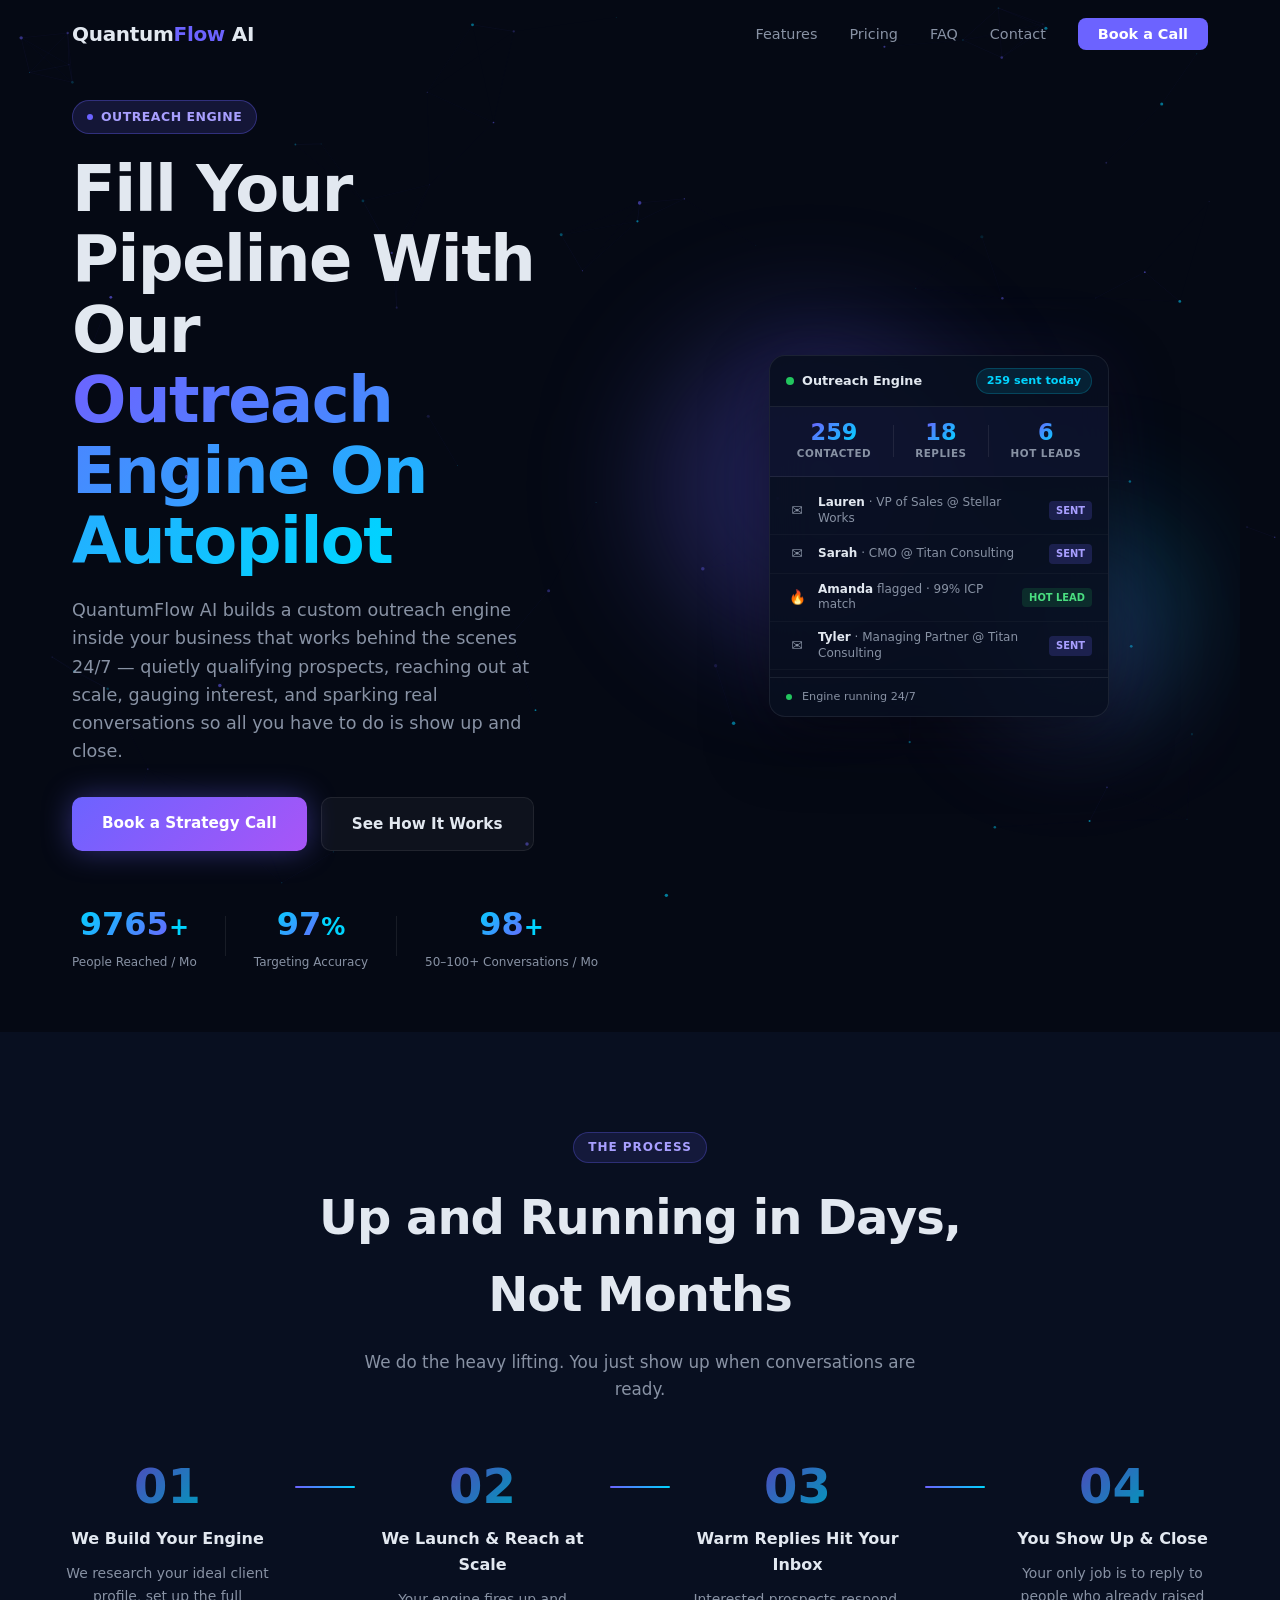
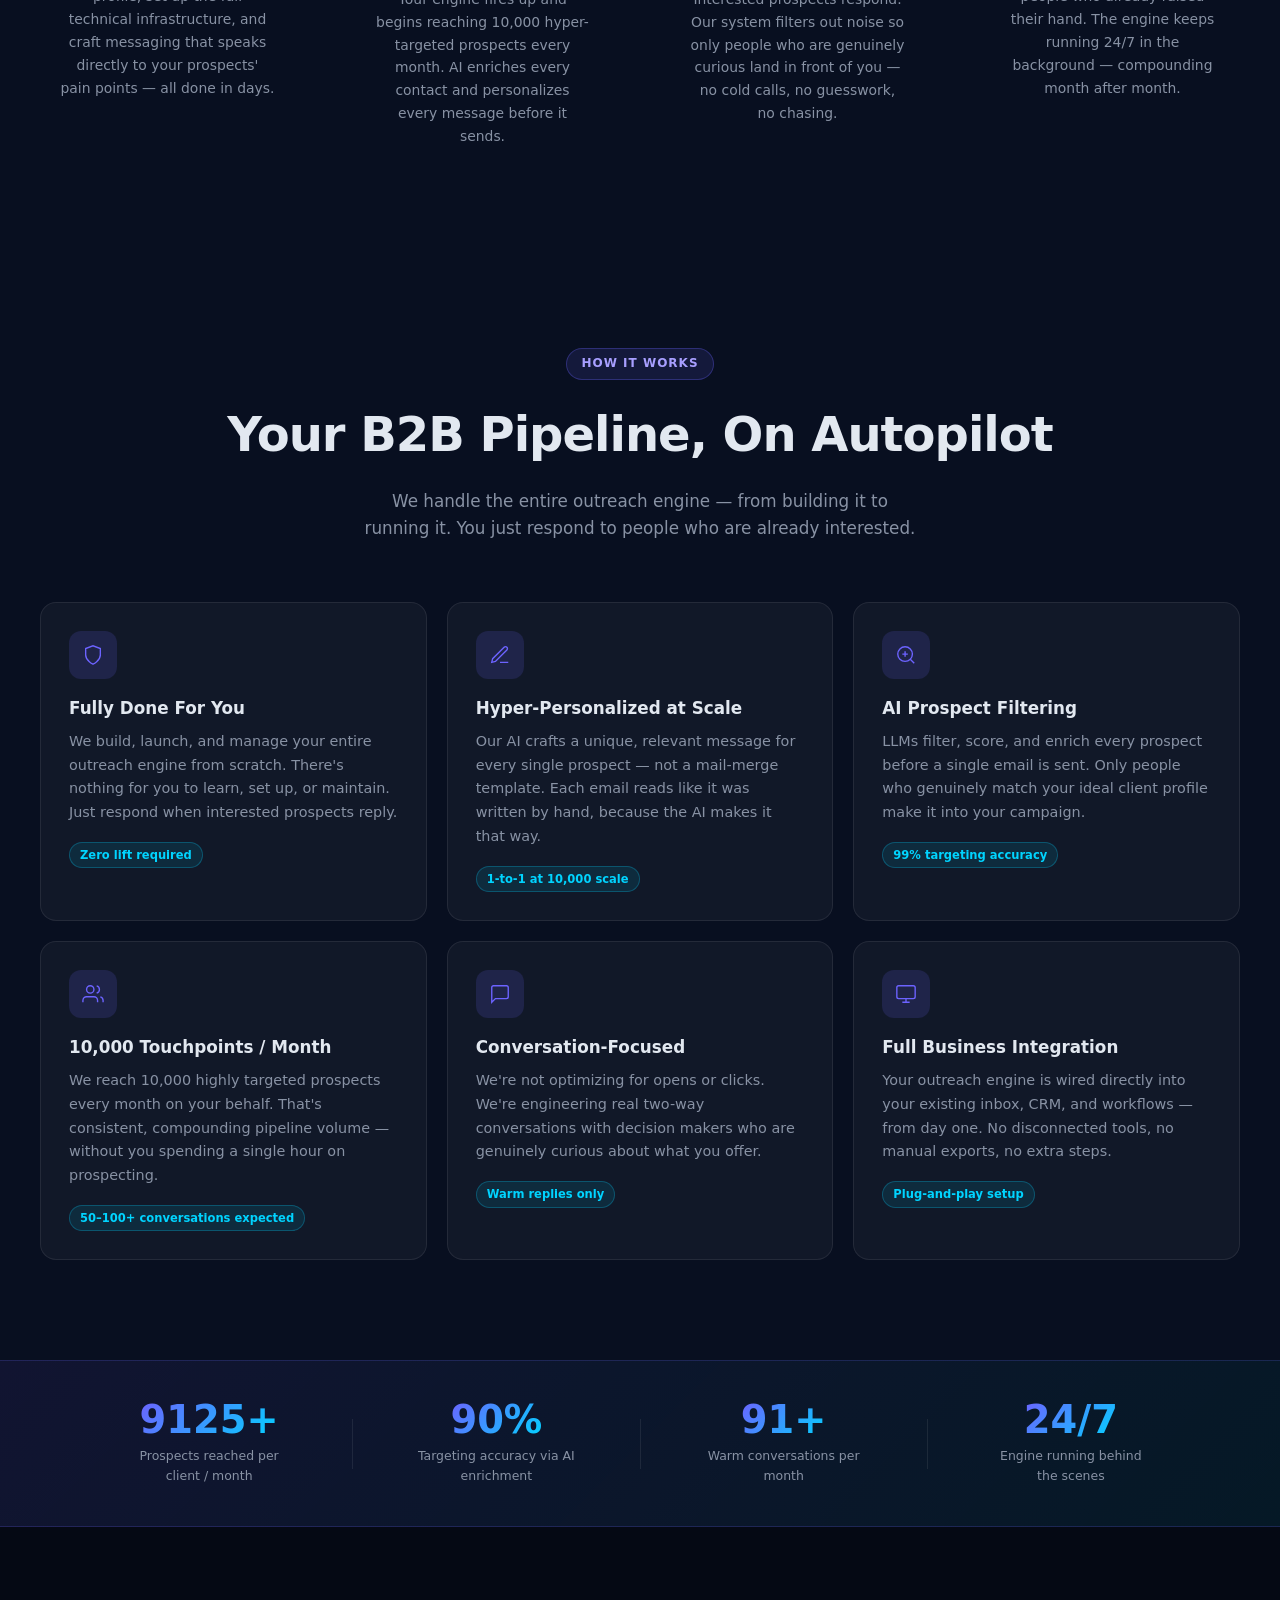
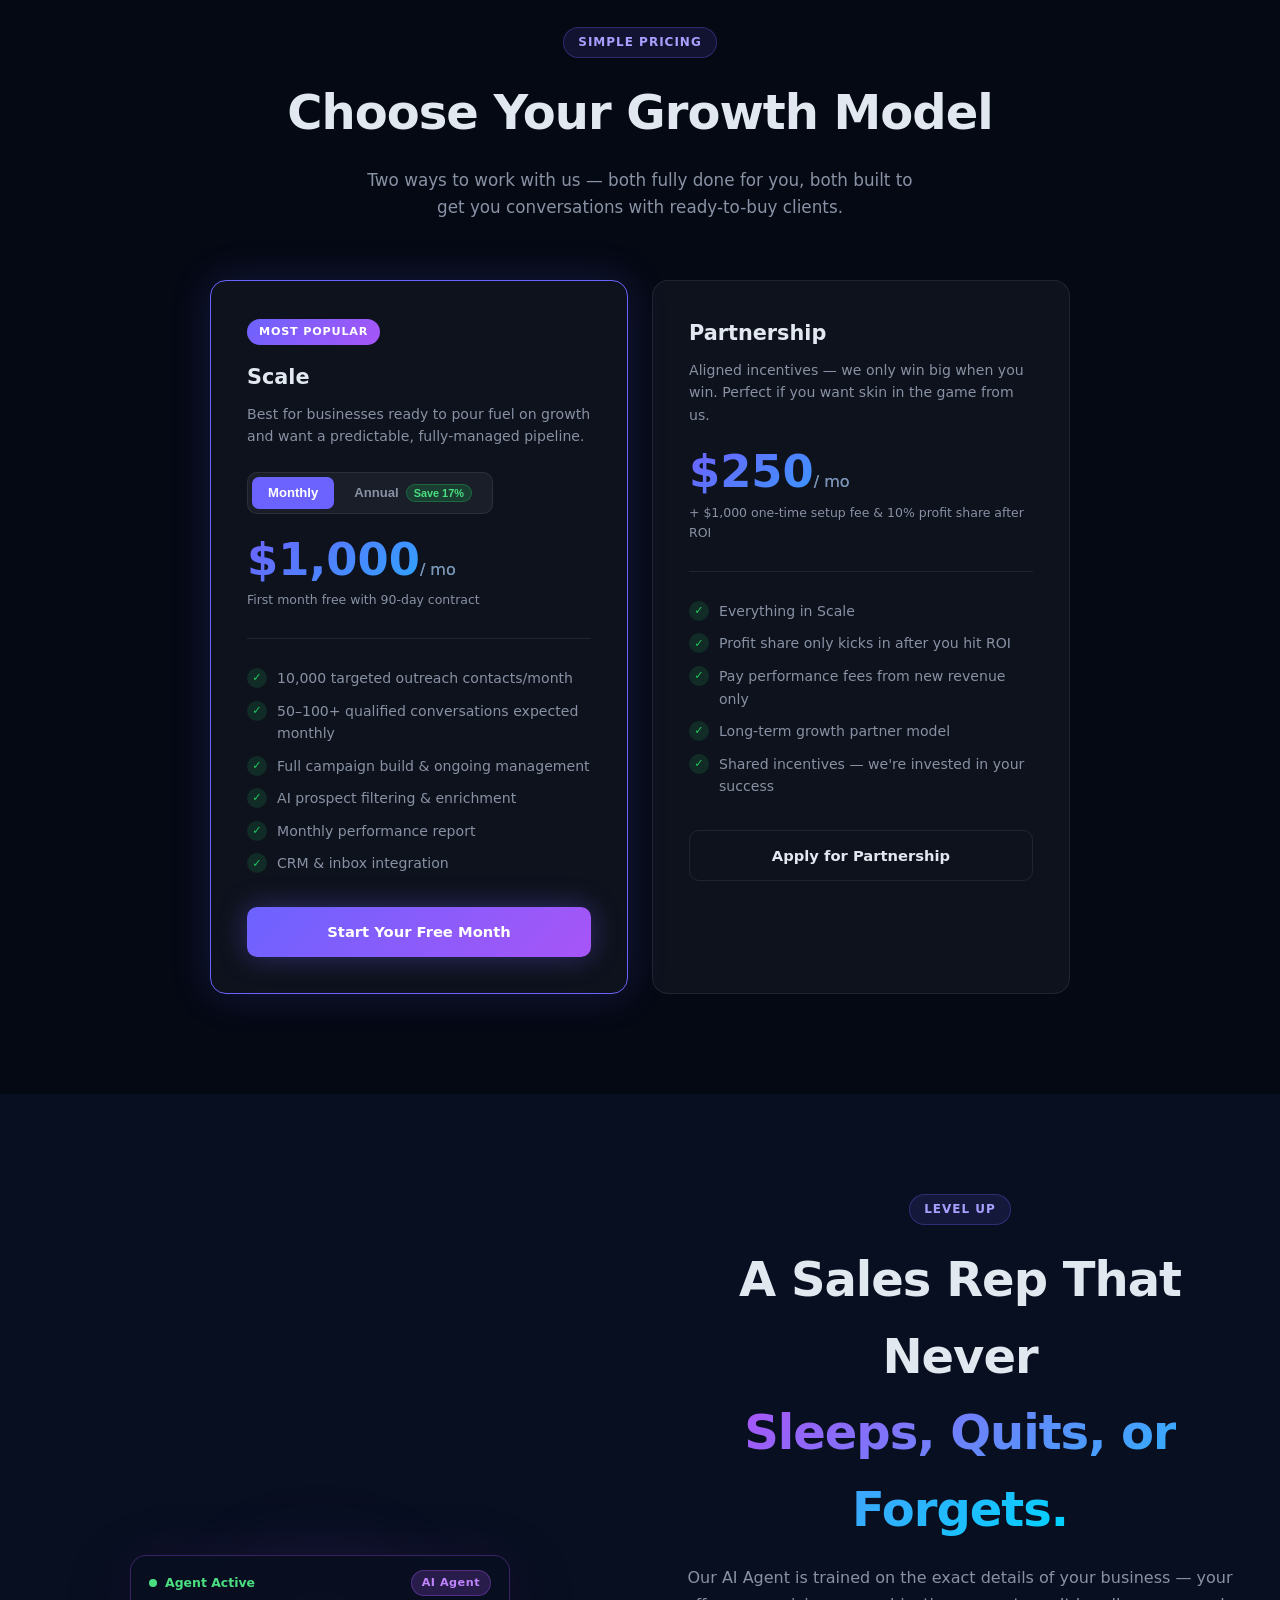
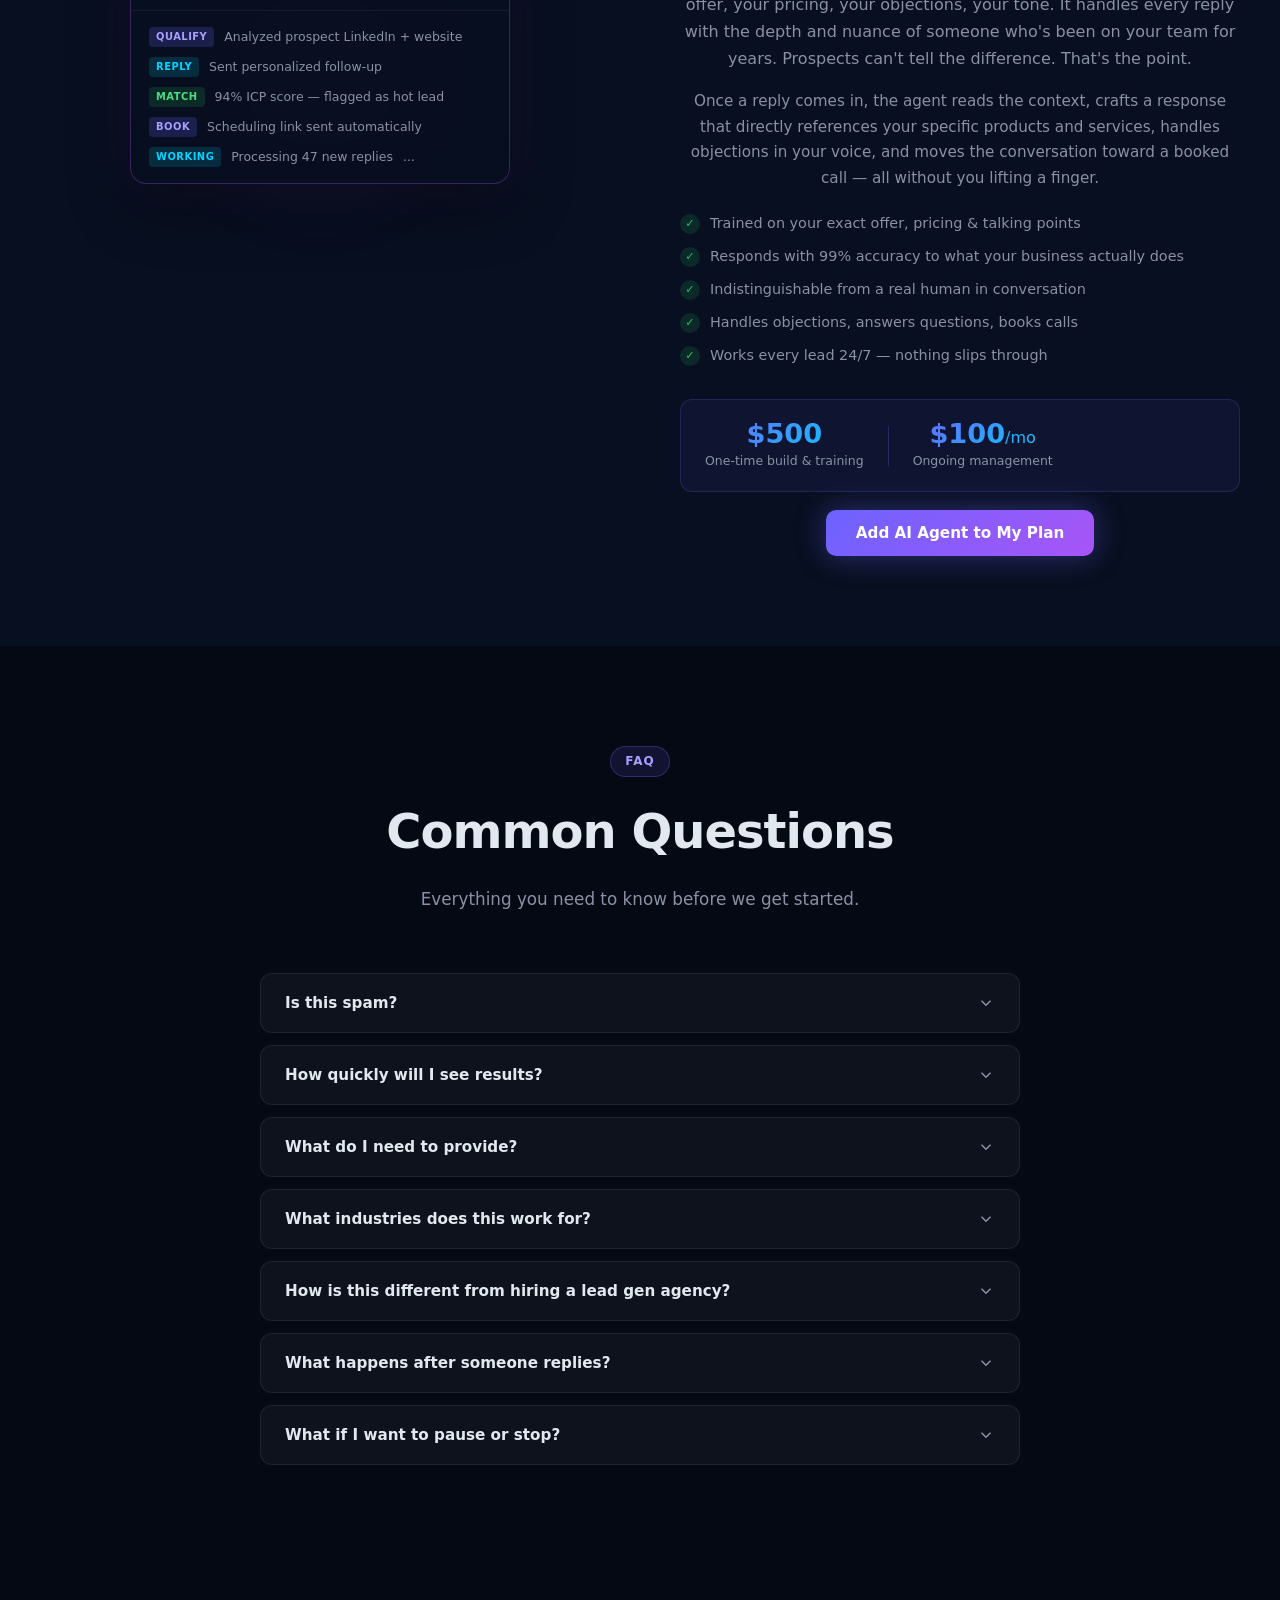
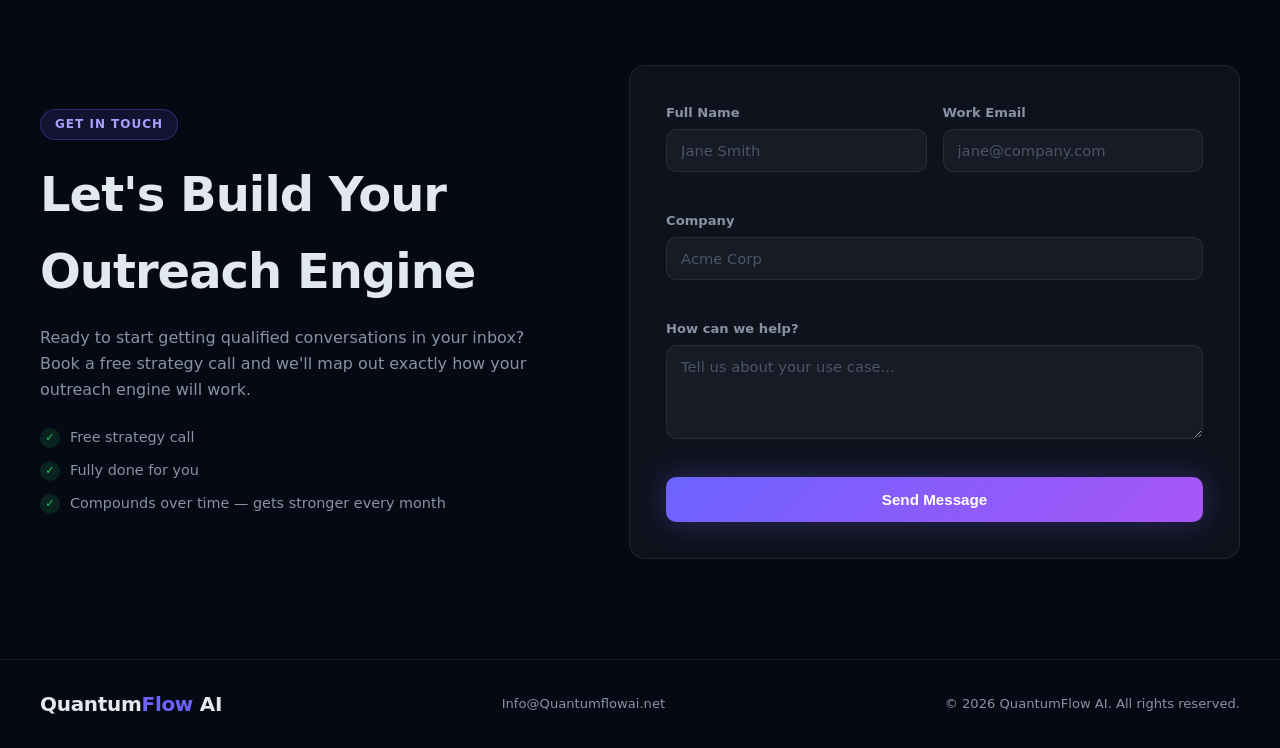
==== index.html @ c69eb3eb "Initial commit: Qflow website Co-Authored-By: Claude Sonnet 4.6 <noreply@anthropic.com>" ====
<!DOCTYPE html>
<html lang="en">
<head>
  <meta charset="UTF-8" />
  <meta name="viewport" content="width=device-width, initial-scale=1.0" />

  <!-- Primary SEO -->
  <title>QuantumFlow AI — Cold Email Outreach Engine</title>
  <meta name="description" content="Done-for-you cold email outreach for B2B businesses. We reach 10,000 targeted prospects/month and deliver 50–100+ qualified conversations — fully done for you." />
  <meta name="robots" content="index, follow" />
  <link rel="canonical" href="https://quantumflowai.net/" />

  <!-- Open Graph (LinkedIn, Facebook) -->
  <meta property="og:type" content="website" />
  <meta property="og:url" content="https://quantumflowai.net/" />
  <meta property="og:title" content="QuantumFlow AI — Cold Email Outreach Engine" />
  <meta property="og:description" content="We build a custom outreach engine inside your business that works 24/7 — qualifying prospects, reaching out at scale, and sparking real conversations. All you do is close." />
  <meta property="og:image" content="https://quantumflowai.net/og-image.png" />
  <meta property="og:image:width" content="740" />
  <meta property="og:image:height" content="740" />
  <meta property="og:site_name" content="QuantumFlow AI" />
  <meta property="og:locale" content="en_US" />

  <!-- Twitter Card -->
  <meta name="twitter:card" content="summary_large_image" />
  <meta name="twitter:title" content="QuantumFlow AI — Cold Email Outreach Engine" />
  <meta name="twitter:description" content="We build a custom outreach engine inside your business that works 24/7 — qualifying prospects, reaching out at scale, and sparking real conversations. All you do is close." />
  <meta name="twitter:image" content="https://quantumflowai.net/og-image.png" />

  <!-- Geo targeting -->
  <meta name="geo.region" content="US, CA, GB, AU" />

  <!-- Branding -->
  <link rel="icon" type="image/png" href="/og-image.png" />
  <meta name="theme-color" content="#6c63ff" />

  <link rel="stylesheet" href="styles.css" />
</head>
<body>

  <!-- NAV -->
  <nav class="nav" id="nav">
    <div class="nav-inner">
      <a href="#" class="logo">Quantum<span>Flow</span> AI</a>
      <ul class="nav-links" id="navLinks">
        <li><a href="#features" class="nav-close">Features</a></li>
        <li><a href="#pricing" class="nav-close">Pricing</a></li>
        <li><a href="#faq-section" class="nav-close">FAQ</a></li>
        <li><a href="#contact" class="nav-close">Contact</a></li>
        <li><a href="#contact" class="btn-nav nav-close">Book a Call</a></li>
      </ul>
      <button class="hamburger" id="hamburger" aria-label="Toggle menu">
        <span></span><span></span><span></span>
      </button>
    </div>
  </nav>

  <!-- HERO -->
  <section class="hero" id="hero">
    <canvas id="particles"></canvas>
    <div class="hero-content">
      <div class="badge reveal">Outreach Engine</div>
      <h1 class="reveal">Fill Your Pipeline With Our<br/><span>Outreach Engine On Autopilot</span></h1>
      <p class="reveal">QuantumFlow AI builds a custom outreach engine inside your business that works behind the scenes 24/7 — quietly qualifying prospects, reaching out at scale, gauging interest, and sparking real conversations so all you have to do is show up and close.</p>
      <div class="hero-btns reveal">
        <a href="#contact" class="btn-primary">Book a Strategy Call</a>
        <a href="#features" class="btn-ghost">See How It Works</a>
      </div>
      <div class="hero-stats reveal">
        <div class="stat"><span class="counter" data-target="10000">0</span><span>+</span><p>People Reached / Mo</p></div>
        <div class="stat-divider"></div>
        <div class="stat"><span class="counter" data-target="99">0</span><span>%</span><p>Targeting Accuracy</p></div>
        <div class="stat-divider"></div>
        <div class="stat"><span class="counter" data-target="100">0</span><span>+</span><p>50–100+ Conversations / Mo</p></div>
      </div>
    </div>
    <div class="hero-visual">
      <div class="orb orb-1"></div>
      <div class="orb orb-2"></div>
      <div class="orb orb-3"></div>
      <div class="ai-card" id="liveCard">
        <div class="ai-card-header">
          <div class="live-header-left">
            <span class="live-dot"></span>
            <span class="ai-card-title">Outreach Engine</span>
          </div>
          <div class="live-counter-pill">
            <span id="liveTotal">0</span> sent today
          </div>
        </div>
        <div class="live-summary">
          <div class="live-stat">
            <span class="live-stat-num" id="liveSent">0</span>
            <span class="live-stat-label">Contacted</span>
          </div>
          <div class="live-stat-div"></div>
          <div class="live-stat">
            <span class="live-stat-num" id="liveReplies">0</span>
            <span class="live-stat-label">Replies</span>
          </div>
          <div class="live-stat-div"></div>
          <div class="live-stat">
            <span class="live-stat-num" id="liveHot">0</span>
            <span class="live-stat-label">Hot Leads</span>
          </div>
        </div>
        <div class="live-feed" id="liveFeed"></div>
        <div class="live-footer">
          <span class="live-dot-sm"></span> Engine running 24/7
        </div>
      </div>
    </div>
  </section>

  <!-- HOW IT WORKS -->
  <section class="how-it-works">
    <div class="section-inner">
      <div class="section-label reveal">The Process</div>
      <h2 class="reveal">Up and Running in Days,<br/>Not Months</h2>
      <p class="section-sub reveal">We do the heavy lifting. You just show up when conversations are ready.</p>
      <div class="steps-grid">
        <div class="step reveal">
          <div class="step-number">01</div>
          <div class="step-content">
            <h3>We Build Your Engine</h3>
            <p>We research your ideal client profile, set up the full technical infrastructure, and craft messaging that speaks directly to your prospects' pain points — all done in days.</p>
          </div>
        </div>
        <div class="step-connector reveal"></div>
        <div class="step reveal">
          <div class="step-number">02</div>
          <div class="step-content">
            <h3>We Launch &amp; Reach at Scale</h3>
            <p>Your engine fires up and begins reaching 10,000 hyper-targeted prospects every month. AI enriches every contact and personalizes every message before it sends.</p>
          </div>
        </div>
        <div class="step-connector reveal"></div>
        <div class="step reveal">
          <div class="step-number">03</div>
          <div class="step-content">
            <h3>Warm Replies Hit Your Inbox</h3>
            <p>Interested prospects respond. Our system filters out noise so only people who are genuinely curious land in front of you — no cold calls, no guesswork, no chasing.</p>
          </div>
        </div>
        <div class="step-connector reveal"></div>
        <div class="step reveal">
          <div class="step-number">04</div>
          <div class="step-content">
            <h3>You Show Up &amp; Close</h3>
            <p>Your only job is to reply to people who already raised their hand. The engine keeps running 24/7 in the background — compounding month after month.</p>
          </div>
        </div>
      </div>
    </div>
  </section>

  <!-- FEATURES -->
  <section class="features" id="features">
    <div class="section-inner">
      <div class="section-label reveal">How It Works</div>
      <h2 class="reveal">Your B2B Pipeline, On Autopilot</h2>
      <p class="section-sub reveal">We handle the entire outreach engine — from building it to running it. You just respond to people who are already interested.</p>
      <div class="features-grid">

        <div class="feature-card reveal">
          <div class="feature-icon">
            <svg aria-hidden="true" viewBox="0 0 24 24" fill="none" stroke="currentColor" stroke-width="1.5"><path d="M12 22s8-4 8-10V5l-8-3-8 3v7c0 6 8 10 8 10z"/></svg>
          </div>
          <h3>Fully Done For You</h3>
          <p>We build, launch, and manage your entire outreach engine from scratch. There's nothing for you to learn, set up, or maintain. Just respond when interested prospects reply.</p>
          <div class="feature-tag">Zero lift required</div>
        </div>

        <div class="feature-card reveal">
          <div class="feature-icon">
            <svg aria-hidden="true" viewBox="0 0 24 24" fill="none" stroke="currentColor" stroke-width="1.5"><path d="M12 20h9M16.5 3.5a2.121 2.121 0 013 3L7 19l-4 1 1-4L16.5 3.5z"/></svg>
          </div>
          <h3>Hyper-Personalized at Scale</h3>
          <p>Our AI crafts a unique, relevant message for every single prospect — not a mail-merge template. Each email reads like it was written by hand, because the AI makes it that way.</p>
          <div class="feature-tag">1-to-1 at 10,000 scale</div>
        </div>

        <div class="feature-card reveal">
          <div class="feature-icon">
            <svg aria-hidden="true" viewBox="0 0 24 24" fill="none" stroke="currentColor" stroke-width="1.5"><circle cx="11" cy="11" r="8"/><path d="M21 21l-4.35-4.35M11 8v6M8 11h6"/></svg>
          </div>
          <h3>AI Prospect Filtering</h3>
          <p>LLMs filter, score, and enrich every prospect before a single email is sent. Only people who genuinely match your ideal client profile make it into your campaign.</p>
          <div class="feature-tag">99% targeting accuracy</div>
        </div>

        <div class="feature-card reveal">
          <div class="feature-icon">
            <svg aria-hidden="true" viewBox="0 0 24 24" fill="none" stroke="currentColor" stroke-width="1.5"><path d="M17 21v-2a4 4 0 00-4-4H5a4 4 0 00-4 4v2"/><circle cx="9" cy="7" r="4"/><path d="M23 21v-2a4 4 0 00-3-3.87M16 3.13a4 4 0 010 7.75"/></svg>
          </div>
          <h3>10,000 Touchpoints / Month</h3>
          <p>We reach 10,000 highly targeted prospects every month on your behalf. That's consistent, compounding pipeline volume — without you spending a single hour on prospecting.</p>
          <div class="feature-tag">50–100+ conversations expected</div>
        </div>

        <div class="feature-card reveal">
          <div class="feature-icon">
            <svg aria-hidden="true" viewBox="0 0 24 24" fill="none" stroke="currentColor" stroke-width="1.5"><path d="M21 15a2 2 0 01-2 2H7l-4 4V5a2 2 0 012-2h14a2 2 0 012 2z"/></svg>
          </div>
          <h3>Conversation-Focused</h3>
          <p>We're not optimizing for opens or clicks. We're engineering real two-way conversations with decision makers who are genuinely curious about what you offer.</p>
          <div class="feature-tag">Warm replies only</div>
        </div>

        <div class="feature-card reveal">
          <div class="feature-icon">
            <svg aria-hidden="true" viewBox="0 0 24 24" fill="none" stroke="currentColor" stroke-width="1.5"><rect x="2" y="3" width="20" height="14" rx="2"/><path d="M8 21h8M12 17v4"/></svg>
          </div>
          <h3>Full Business Integration</h3>
          <p>Your outreach engine is wired directly into your existing inbox, CRM, and workflows — from day one. No disconnected tools, no manual exports, no extra steps.</p>
          <div class="feature-tag">Plug-and-play setup</div>
        </div>

      </div>
    </div>
  </section>

  <!-- STATS BAR -->
  <div class="stats-bar">
    <div class="stats-bar-inner">
      <div class="stats-bar-item reveal">
        <span class="stats-bar-num"><span class="counter" data-target="10000">0</span>+</span>
        <span class="stats-bar-label">Prospects reached per client / month</span>
      </div>
      <div class="stats-bar-divider"></div>
      <div class="stats-bar-item reveal">
        <span class="stats-bar-num"><span class="counter" data-target="99">0</span>%</span>
        <span class="stats-bar-label">Targeting accuracy via AI enrichment</span>
      </div>
      <div class="stats-bar-divider"></div>
      <div class="stats-bar-item reveal">
        <span class="stats-bar-num"><span class="counter" data-target="100">0</span>+</span>
        <span class="stats-bar-label">Warm conversations per month</span>
      </div>
      <div class="stats-bar-divider"></div>
      <div class="stats-bar-item reveal">
        <span class="stats-bar-num">24/7</span>
        <span class="stats-bar-label">Engine running behind the scenes</span>
      </div>
    </div>
  </div>

  <!-- PRICING -->
  <section class="pricing" id="pricing">
    <div class="section-inner">
      <div class="section-label reveal">Simple Pricing</div>
      <h2 class="reveal">Choose Your Growth Model</h2>
      <p class="section-sub reveal">Two ways to work with us — both fully done for you, both built to get you conversations with ready-to-buy clients.</p>
      <div class="pricing-grid">

        <div class="pricing-card featured reveal">
          <div class="pricing-badge">Most Popular</div>
          <h3 class="pricing-plan">Scale</h3>
          <p class="pricing-desc">Best for businesses ready to pour fuel on growth and want a predictable, fully-managed pipeline.</p>

          <!-- Billing Toggle -->
          <div class="billing-toggle">
            <button class="toggle-btn active" id="toggleMonthly" onclick="setBilling('monthly')">Monthly</button>
            <button class="toggle-btn" id="toggleYearly" onclick="setBilling('yearly')">
              Annual
              <span class="toggle-save-pill">Save 17%</span>
            </button>
          </div>

          <div class="pricing-price-block">
            <div class="pricing-price" id="scalePrice">$1,000<span class="pricing-period">/ mo</span></div>
            <div class="pricing-sublabel" id="scaleSublabel">First month free with 90-day contract</div>
          </div>
          <ul class="pricing-list">
            <li><span class="check">✓</span> 10,000 targeted outreach contacts/month</li>
            <li><span class="check">✓</span> 50–100+ qualified conversations expected monthly</li>
            <li><span class="check">✓</span> Full campaign build &amp; ongoing management</li>
            <li><span class="check">✓</span> AI prospect filtering &amp; enrichment</li>
            <li><span class="check">✓</span> Monthly performance report</li>
            <li><span class="check">✓</span> CRM &amp; inbox integration</li>
          </ul>
          <a href="#contact" class="pricing-cta pricing-cta-primary">Start Your Free Month</a>
        </div>

        <div class="pricing-card reveal">
          <h3 class="pricing-plan">Partnership</h3>
          <p class="pricing-desc">Aligned incentives — we only win big when you win. Perfect if you want skin in the game from us.</p>
          <div class="pricing-price-block">
            <div class="pricing-price">$250<span class="pricing-period">/ mo</span></div>
            <div class="pricing-sublabel">+ $1,000 one-time setup fee &amp; 10% profit share after ROI</div>
          </div>
          <ul class="pricing-list">
            <li><span class="check">✓</span> Everything in Scale</li>
            <li><span class="check">✓</span> Profit share only kicks in after you hit ROI</li>
            <li><span class="check">✓</span> Pay performance fees from new revenue only</li>
            <li><span class="check">✓</span> Long-term growth partner model</li>
            <li><span class="check">✓</span> Shared incentives — we're invested in your success</li>
          </ul>
          <a href="#contact" class="pricing-cta pricing-cta-ghost">Apply for Partnership</a>
        </div>

      </div>
    </div>
  </section>

  <!-- AI AGENT -->
  <section class="ai-agent-section">
    <div class="section-inner">
      <div class="agent-inner">
        <div class="agent-visual reveal">
          <div class="agent-orb"></div>
          <div class="agent-card">
            <div class="agent-card-header">
              <div class="agent-status">
                <span class="agent-dot"></span>
                Agent Active
              </div>
              <span class="agent-label-pill">AI Agent</span>
            </div>
            <div class="agent-log">
              <div class="agent-log-line reveal-fast"><span class="log-tag action">QUALIFY</span> Analyzed prospect LinkedIn + website</div>
              <div class="agent-log-line reveal-fast"><span class="log-tag send">REPLY</span> Sent personalized follow-up</div>
              <div class="agent-log-line reveal-fast"><span class="log-tag match">MATCH</span> 94% ICP score — flagged as hot lead</div>
              <div class="agent-log-line reveal-fast"><span class="log-tag action">BOOK</span> Scheduling link sent automatically</div>
              <div class="agent-log-line reveal-fast typing"><span class="log-tag send">WORKING</span> Processing 47 new replies<span class="ellipsis">...</span></div>
            </div>
          </div>
        </div>
        <div class="agent-text">
          <div class="section-label reveal">Level Up</div>
          <h2 class="reveal">A Sales Rep That Never<br/><span>Sleeps, Quits, or Forgets.</span></h2>
          <p class="reveal">Our AI Agent is trained on the exact details of your business — your offer, your pricing, your objections, your tone. It handles every reply with the depth and nuance of someone who's been on your team for years. Prospects can't tell the difference. That's the point.</p>
          <p class="reveal" style="color:var(--text-muted);font-size:0.95rem;margin-top:-8px;margin-bottom:20px;">Once a reply comes in, the agent reads the context, crafts a response that directly references your specific products and services, handles objections in your voice, and moves the conversation toward a booked call — all without you lifting a finger.</p>
          <ul class="agent-list reveal">
            <li><span class="check">✓</span> Trained on your exact offer, pricing &amp; talking points</li>
            <li><span class="check">✓</span> Responds with 99% accuracy to what your business actually does</li>
            <li><span class="check">✓</span> Indistinguishable from a real human in conversation</li>
            <li><span class="check">✓</span> Handles objections, answers questions, books calls</li>
            <li><span class="check">✓</span> Works every lead 24/7 — nothing slips through</li>
          </ul>
          <div class="agent-pricing reveal">
            <div class="agent-price-item">
              <span class="agent-price-num">$500</span>
              <span class="agent-price-label">One-time build &amp; training</span>
            </div>
            <div class="agent-price-divider"></div>
            <div class="agent-price-item">
              <span class="agent-price-num">$100<span style="font-size:1rem;font-weight:500;color:var(--text-muted)">/mo</span></span>
              <span class="agent-price-label">Ongoing management</span>
            </div>
          </div>
          <a href="#contact" class="btn-primary reveal">Add AI Agent to My Plan</a>
        </div>
      </div>
    </div>
  </section>

  <!-- FAQ -->
  <section class="faq-section" id="faq-section">
    <div class="section-inner">
      <div class="section-label reveal">FAQ</div>
      <h2 class="reveal">Common Questions</h2>
      <p class="section-sub reveal">Everything you need to know before we get started.</p>
      <div class="faq-grid">

        <div class="faq-item reveal">
          <button class="faq-q" aria-expanded="false">
            <span>Is this spam?</span>
            <svg aria-hidden="true" class="faq-icon" viewBox="0 0 24 24" fill="none" stroke="currentColor" stroke-width="2"><polyline points="6 9 12 15 18 9"/></svg>
          </button>
          <div class="faq-a">
            <p>No. Every email is sent one-to-one, personally addressed, and written specifically for that prospect based on real data about their business. There are no mass blasts, no purchased lists, and no generic templates. It looks and reads like a human wrote it — because our AI is trained to write that way.</p>
          </div>
        </div>

        <div class="faq-item reveal">
          <button class="faq-q" aria-expanded="false">
            <span>How quickly will I see results?</span>
            <svg aria-hidden="true" class="faq-icon" viewBox="0 0 24 24" fill="none" stroke="currentColor" stroke-width="2"><polyline points="6 9 12 15 18 9"/></svg>
          </button>
          <div class="faq-a">
            <p>Most clients see their first conversations within the first 2–3 weeks. The system takes a few days to build and launch, then results ramp up as the engine warms up. Month 2 and 3 are typically stronger than month 1 as prior touchpoints continue to convert.</p>
          </div>
        </div>

        <div class="faq-item reveal">
          <button class="faq-q" aria-expanded="false">
            <span>What do I need to provide?</span>
            <svg aria-hidden="true" class="faq-icon" viewBox="0 0 24 24" fill="none" stroke="currentColor" stroke-width="2"><polyline points="6 9 12 15 18 9"/></svg>
          </button>
          <div class="faq-a">
            <p>Just a clear picture of who your ideal client is and what problem you solve. We handle everything else — research, copywriting, technical setup, sending infrastructure, and ongoing management. A 30-minute onboarding call is all it takes to get us aligned.</p>
          </div>
        </div>

        <div class="faq-item reveal">
          <button class="faq-q" aria-expanded="false">
            <span>What industries does this work for?</span>
            <svg aria-hidden="true" class="faq-icon" viewBox="0 0 24 24" fill="none" stroke="currentColor" stroke-width="2"><polyline points="6 9 12 15 18 9"/></svg>
          </button>
          <div class="faq-a">
            <p>Any B2B service or offer where the sale is a conversation — agencies, consultants, SaaS, coaches, financial services, recruiters, real estate professionals, and more. If your ideal client has a LinkedIn profile or a business email, we can reach them.</p>
          </div>
        </div>

        <div class="faq-item reveal">
          <button class="faq-q" aria-expanded="false">
            <span>How is this different from hiring a lead gen agency?</span>
            <svg aria-hidden="true" class="faq-icon" viewBox="0 0 24 24" fill="none" stroke="currentColor" stroke-width="2"><polyline points="6 9 12 15 18 9"/></svg>
          </button>
          <div class="faq-a">
            <p>Traditional agencies hand you a list of contacts and walk away. We build a live, running engine inside your business — one that gets smarter over time, integrates with your existing tools, and delivers warm conversations, not raw data. You're not renting our service. You're gaining a system.</p>
          </div>
        </div>

        <div class="faq-item reveal">
          <button class="faq-q" aria-expanded="false">
            <span>What happens after someone replies?</span>
            <svg aria-hidden="true" class="faq-icon" viewBox="0 0 24 24" fill="none" stroke="currentColor" stroke-width="2"><polyline points="6 9 12 15 18 9"/></svg>
          </button>
          <div class="faq-a">
            <p>Replies route directly to your inbox so you can take the conversation from there. If you add our AI Agent, it handles the entire follow-up process autonomously — qualifying, nurturing, and booking — so you only step in when someone is ready to buy.</p>
          </div>
        </div>

        <div class="faq-item reveal">
          <button class="faq-q" aria-expanded="false">
            <span>What if I want to pause or stop?</span>
            <svg aria-hidden="true" class="faq-icon" viewBox="0 0 24 24" fill="none" stroke="currentColor" stroke-width="2"><polyline points="6 9 12 15 18 9"/></svg>
          </button>
          <div class="faq-a">
            <p>There's no cancellation — because you own the system. When we build your outreach engine, it's yours. You can pause it, restart it, or resume it whenever you like. If you decide to pause, you'll be charged through the end of your current billing cycle and the engine will go dormant at that point. Whenever you're ready to turn it back on, we're ready. Think of it less like a subscription and more like a piece of infrastructure you own.</p>
          </div>
        </div>

      </div>
    </div>
  </section>

  <!-- CONTACT -->
  <section class="contact" id="contact">
    <div class="section-inner contact-inner">
      <div class="contact-text">
        <div class="section-label reveal">Get In Touch</div>
        <h2 class="reveal">Let's Build Your<br/>Outreach Engine</h2>
        <p class="reveal">Ready to start getting qualified conversations in your inbox? Book a free strategy call and we'll map out exactly how your outreach engine will work.</p>
        <ul class="contact-perks reveal">
          <li><span class="check">✓</span> Free strategy call</li>
          <li><span class="check">✓</span> Fully done for you</li>
          <li><span class="check">✓</span> Compounds over time — gets stronger every month</li>
        </ul>
      </div>
      <form class="contact-form reveal" id="contactForm" novalidate>
        <div class="form-row">
          <div class="form-group">
            <label for="name">Full Name</label>
            <input type="text" id="name" name="name" placeholder="Jane Smith" required />
            <span class="error-msg" id="nameError"></span>
          </div>
          <div class="form-group">
            <label for="email">Work Email</label>
            <input type="email" id="email" name="email" placeholder="jane@company.com" required />
            <span class="error-msg" id="emailError"></span>
          </div>
        </div>
        <div class="form-group">
          <label for="company">Company</label>
          <input type="text" id="company" name="company" placeholder="Acme Corp" required />
          <span class="error-msg" id="companyError"></span>
        </div>
        <div class="form-group">
          <label for="message">How can we help?</label>
          <textarea id="message" name="message" rows="4" placeholder="Tell us about your use case..." required></textarea>
          <span class="error-msg" id="messageError"></span>
        </div>
        <button type="submit" class="btn-submit" id="submitBtn">
          <span class="btn-text">Send Message</span>
          <span class="btn-spinner" hidden>
            <svg aria-hidden="true" class="spin" viewBox="0 0 24 24" fill="none" stroke="currentColor" stroke-width="2"><circle cx="12" cy="12" r="10" stroke-dasharray="60" stroke-dashoffset="20"/></svg>
          </span>
        </button>
        <div class="form-success" id="formSuccess" hidden>
          <span>🎉</span> Thanks! We'll be in touch within 24 hours.
        </div>
      </form>
    </div>
  </section>

  <!-- FOOTER -->
  <footer class="footer">
    <div class="footer-inner">
      <a href="#" class="logo">Quantum<span>Flow</span> AI</a>
      <a href="mailto:Info@Quantumflowai.net" class="footer-email">Info@Quantumflowai.net</a>
      <p>© 2026 QuantumFlow AI. All rights reserved.</p>
    </div>
  </footer>

  <script src="script.js"></script>

  <!-- Structured Data -->
  <script type="application/ld+json">
  {
    "@context": "https://schema.org",
    "@type": "Service",
    "name": "Done-For-You Cold Email Outreach Engine",
    "alternateName": ["Cold Email Outreach Service", "B2B Lead Generation", "AI Outreach Automation"],
    "provider": {
      "@type": "Organization",
      "name": "QuantumFlow AI",
      "url": "https://quantumflowai.net",
      "email": "Info@quantumflowai.net",
      "logo": "https://quantumflowai.net/og-image.png"
    },
    "description": "QuantumFlow AI builds and operates done-for-you cold email outreach engines inside B2B businesses. The system reaches 10,000 targeted prospects per month using AI-powered personalization and enrichment with 99% targeting accuracy, delivering 50–100+ qualified conversations monthly. Fully managed — clients only respond to interested prospects.",
    "areaServed": [
      { "@type": "Country", "name": "United States" },
      { "@type": "Country", "name": "Canada" },
      { "@type": "Country", "name": "United Kingdom" },
      { "@type": "Country", "name": "Australia" }
    ],
    "hasOfferCatalog": {
      "@type": "OfferCatalog",
      "name": "QuantumFlow AI Pricing Plans",
      "itemListElement": [
        {
          "@type": "Offer",
          "name": "Scale Plan",
          "price": "1000",
          "priceCurrency": "USD",
          "billingIncrement": "P1M",
          "description": "10,000 targeted outreach contacts per month, 50–100+ qualified conversations expected monthly, full campaign build and ongoing management, AI prospect filtering and enrichment, CRM and inbox integration. First month free with 90-day contract."
        },
        {
          "@type": "Offer",
          "name": "Partnership Plan",
          "price": "250",
          "priceCurrency": "USD",
          "billingIncrement": "P1M",
          "description": "Everything in Scale Plan plus 10% profit share after client reaches ROI. $1,000 one-time setup fee. Profit share only activates after client recoups their investment."
        },
        {
          "@type": "Offer",
          "name": "AI Agent Add-On",
          "price": "100",
          "priceCurrency": "USD",
          "billingIncrement": "P1M",
          "description": "AI agent trained on the client's exact business, offer, and objections. Autonomously reads and responds to inbound leads, books calls, and handles follow-ups. $500 one-time build fee."
        }
      ]
    }
  }
  </script>
  <script type="application/ld+json">
  {
    "@context": "https://schema.org",
    "@type": "Organization",
    "name": "QuantumFlow AI",
    "url": "https://quantumflowai.net",
    "logo": "https://quantumflowai.net/og-image.png",
    "email": "Info@quantumflowai.net",
    "description": "QuantumFlow AI builds done-for-you hyper-personalized cold email outreach engines that deliver 50–100+ qualified conversations per month to businesses in the US, Canada, UK, and Australia.",
    "areaServed": ["US", "CA", "GB", "AU"],
    "serviceType": "Cold Email Outreach & AI Lead Generation"
  }
  </script>
  <script type="application/ld+json">
  {
    "@context": "https://schema.org",
    "@type": "FAQPage",
    "mainEntity": [
      {
        "@type": "Question",
        "name": "Is this spam?",
        "acceptedAnswer": { "@type": "Answer", "text": "No. Every email is sent one-to-one, personally addressed, and written specifically for that prospect based on real data about their business. There are no mass blasts, no purchased lists, and no generic templates." }
      },
      {
        "@type": "Question",
        "name": "How quickly will I see results?",
        "acceptedAnswer": { "@type": "Answer", "text": "Most clients see their first conversations within the first 2–3 weeks. Month 2 and 3 are typically stronger than month 1 as prior touchpoints continue to convert." }
      },
      {
        "@type": "Question",
        "name": "What do I need to provide?",
        "acceptedAnswer": { "@type": "Answer", "text": "Just a clear picture of who your ideal client is and what problem you solve. We handle everything else — research, copywriting, technical setup, sending infrastructure, and ongoing management. A 30-minute onboarding call is all it takes." }
      },
      {
        "@type": "Question",
        "name": "What industries does this work for?",
        "acceptedAnswer": { "@type": "Answer", "text": "Any B2B service or offer where the sale is a conversation — agencies, consultants, SaaS, coaches, financial services, recruiters, real estate professionals, and more. If your ideal client has a LinkedIn profile or a business email, we can reach them." }
      },
      {
        "@type": "Question",
        "name": "How is this different from hiring a lead gen agency?",
        "acceptedAnswer": { "@type": "Answer", "text": "Traditional agencies hand you a list of contacts and walk away. We build a live, running engine inside your business — one that gets smarter over time and delivers warm conversations, not raw data. You're not renting our service. You're gaining a system." }
      },
      {
        "@type": "Question",
        "name": "What happens after someone replies?",
        "acceptedAnswer": { "@type": "Answer", "text": "Replies route directly to your inbox. If you add our AI Agent, it handles the entire follow-up process autonomously — qualifying, nurturing, and booking — so you only step in when someone is ready to buy." }
      },
      {
        "@type": "Question",
        "name": "What if I want to pause or stop?",
        "acceptedAnswer": { "@type": "Answer", "text": "There's no cancellation — because you own the system. You can pause it, restart it, or resume it whenever you like. You'll be charged through the end of your current billing cycle and the engine will go dormant at that point. Whenever you're ready to turn it back on, we're ready." }
      }
    ]
  }
  </script>
</body>
</html>
---- styles.css ----
/* ===================== RESET & BASE ===================== */
*, *::before, *::after { box-sizing: border-box; margin: 0; padding: 0; }

:root {
  --bg: #050914;
  --bg2: #080f20;
  --accent: #6c63ff;
  --accent2: #00d4ff;
  --accent3: #a855f7;
  --text: #e2e8f0;
  --text-muted: #8892a4;
  --card-bg: rgba(255,255,255,0.04);
  --card-border: rgba(255,255,255,0.08);
  --radius: 16px;
  --transition: 0.4s cubic-bezier(0.25, 0.46, 0.45, 0.94);
}

html { scroll-behavior: smooth; }

body {
  font-family: 'Segoe UI', system-ui, -apple-system, sans-serif;
  background: var(--bg);
  color: var(--text);
  overflow-x: hidden;
  line-height: 1.6;
}

/* ===================== NAV ===================== */
.nav {
  position: fixed;
  top: 0; left: 0; right: 0;
  z-index: 100;
  padding: 18px 0;
  transition: background var(--transition), backdrop-filter var(--transition);
}
.nav.scrolled {
  background: rgba(5,9,20,0.85);
  backdrop-filter: blur(20px);
  border-bottom: 1px solid var(--card-border);
}
.nav-inner {
  max-width: 1200px;
  margin: 0 auto;
  padding: 0 32px;
  display: flex;
  align-items: center;
  justify-content: space-between;
}
.logo {
  font-size: 1.25rem;
  font-weight: 700;
  color: var(--text);
  text-decoration: none;
  letter-spacing: -0.3px;
}
.logo span { color: var(--accent); }

.nav-links {
  display: flex;
  align-items: center;
  gap: 32px;
  list-style: none;
}
.nav-links a {
  color: var(--text-muted);
  text-decoration: none;
  font-size: 0.9rem;
  transition: color 0.2s;
}
.nav-links a:hover { color: var(--text); }

.btn-nav {
  background: var(--accent) !important;
  color: #fff !important;
  padding: 8px 20px;
  border-radius: 8px;
  font-weight: 600;
  transition: opacity 0.2s, transform 0.2s !important;
}
.btn-nav:hover { opacity: 0.85; transform: translateY(-1px); }

/* ===================== HERO ===================== */
.hero {
  min-height: 100vh;
  display: flex;
  align-items: center;
  position: relative;
  overflow: hidden;
  padding: 100px 32px 60px;
  gap: 60px;
  max-width: 1200px;
  margin: 0 auto;
}

#particles {
  position: fixed;
  top: 0; left: 0;
  width: 100%; height: 100%;
  z-index: 0;
  pointer-events: none;
}

.hero-content {
  position: relative;
  z-index: 1;
  flex: 1;
  max-width: 600px;
}

.badge {
  display: inline-flex;
  align-items: center;
  gap: 8px;
  background: rgba(108, 99, 255, 0.15);
  border: 1px solid rgba(108, 99, 255, 0.35);
  color: #a89fff;
  padding: 6px 14px;
  border-radius: 999px;
  font-size: 0.78rem;
  font-weight: 600;
  letter-spacing: 0.5px;
  text-transform: uppercase;
  margin-bottom: 20px;
}
.badge::before {
  content: '';
  width: 6px; height: 6px;
  background: var(--accent);
  border-radius: 50%;
  animation: pulse-dot 1.8s infinite;
}

@keyframes pulse-dot {
  0%, 100% { opacity: 1; transform: scale(1); }
  50% { opacity: 0.5; transform: scale(1.5); }
}

h1 {
  font-size: clamp(2.5rem, 5vw, 4rem);
  font-weight: 800;
  line-height: 1.1;
  letter-spacing: -1.5px;
  margin-bottom: 20px;
}
h1 span {
  background: linear-gradient(135deg, var(--accent), var(--accent2), var(--accent3));
  -webkit-background-clip: text;
  -webkit-text-fill-color: transparent;
  background-clip: text;
  animation: gradient-shift 4s ease infinite;
  background-size: 200%;
}

@keyframes gradient-shift {
  0% { background-position: 0% 50%; }
  50% { background-position: 100% 50%; }
  100% { background-position: 0% 50%; }
}

.hero-content > p {
  font-size: 1.1rem;
  color: var(--text-muted);
  margin-bottom: 32px;
  max-width: 480px;
}

.hero-btns {
  display: flex;
  gap: 14px;
  flex-wrap: wrap;
  margin-bottom: 48px;
}

.btn-primary {
  background: linear-gradient(135deg, var(--accent), var(--accent3));
  color: #fff;
  padding: 14px 30px;
  border-radius: 10px;
  font-weight: 700;
  font-size: 0.95rem;
  text-decoration: none;
  transition: transform 0.2s, box-shadow 0.2s;
  box-shadow: 0 0 30px rgba(108, 99, 255, 0.4);
}
.btn-primary:hover {
  transform: translateY(-2px);
  box-shadow: 0 0 50px rgba(108, 99, 255, 0.6);
}

.btn-ghost {
  color: var(--text);
  padding: 14px 30px;
  border-radius: 10px;
  font-weight: 600;
  font-size: 0.95rem;
  text-decoration: none;
  border: 1px solid var(--card-border);
  background: var(--card-bg);
  transition: border-color 0.2s, background 0.2s;
}
.btn-ghost:hover {
  border-color: rgba(108, 99, 255, 0.5);
  background: rgba(108, 99, 255, 0.08);
}

.hero-stats {
  display: flex;
  align-items: center;
  gap: 28px;
}
.stat { text-align: center; }
.stat span:first-child {
  font-size: 2rem;
  font-weight: 800;
  background: linear-gradient(135deg, var(--accent2), var(--accent));
  -webkit-background-clip: text;
  -webkit-text-fill-color: transparent;
  background-clip: text;
}
.stat span:last-of-type { font-size: 1.5rem; font-weight: 800; color: var(--accent2); }
.stat p { font-size: 0.75rem; color: var(--text-muted); margin-top: 2px; }
.stat-divider { width: 1px; height: 40px; background: var(--card-border); }

/* ===================== HERO VISUAL ===================== */
.hero-visual {
  position: relative;
  flex: 1;
  min-height: 380px;
  z-index: 1;
  display: flex;
  align-items: center;
  justify-content: center;
}

.orb {
  position: absolute;
  border-radius: 50%;
  filter: blur(60px);
  animation: float 6s ease-in-out infinite;
}
.orb-1 { width: 320px; height: 320px; background: rgba(108,99,255,0.25); top: -20px; left: -20px; }
.orb-2 { width: 200px; height: 200px; background: rgba(0,212,255,0.2); bottom: 20px; right: 20px; animation-delay: -2s; }
.orb-3 { width: 150px; height: 150px; background: rgba(168,85,247,0.2); top: 60%; left: 60%; animation-delay: -4s; }

@keyframes float {
  0%, 100% { transform: translateY(0) scale(1); }
  50% { transform: translateY(-20px) scale(1.05); }
}

/* Live Feed Card */
.ai-card {
  position: relative;
  z-index: 2;
  background: rgba(8, 15, 32, 0.9);
  border: 1px solid var(--card-border);
  border-radius: var(--radius);
  width: 340px;
  backdrop-filter: blur(20px);
  box-shadow: 0 25px 60px rgba(0,0,0,0.5), 0 0 80px rgba(108,99,255,0.1);
  animation: float 6s ease-in-out infinite;
  animation-delay: -1s;
  overflow: hidden;
}
.ai-card-header {
  display: flex;
  align-items: center;
  justify-content: space-between;
  padding: 12px 16px;
  border-bottom: 1px solid var(--card-border);
}
.live-header-left {
  display: flex;
  align-items: center;
  gap: 8px;
}
.live-dot {
  width: 8px; height: 8px;
  background: #22c55e;
  border-radius: 50%;
  animation: pulse-dot 1.5s infinite;
  flex-shrink: 0;
}
.live-dot-sm {
  display: inline-block;
  width: 6px; height: 6px;
  background: #22c55e;
  border-radius: 50%;
  animation: pulse-dot 1.5s infinite;
  margin-right: 4px;
}
.ai-card-title { font-size: 0.8rem; color: var(--text); font-weight: 700; }
.live-counter-pill {
  font-size: 0.7rem;
  font-weight: 700;
  color: var(--accent2);
  background: rgba(0,212,255,0.1);
  border: 1px solid rgba(0,212,255,0.2);
  padding: 3px 10px;
  border-radius: 999px;
}

.live-summary {
  display: flex;
  align-items: center;
  justify-content: space-around;
  padding: 14px 16px;
  border-bottom: 1px solid var(--card-border);
  background: rgba(108,99,255,0.05);
}
.live-stat { display: flex; flex-direction: column; align-items: center; gap: 2px; }
.live-stat-num {
  font-size: 1.4rem;
  font-weight: 800;
  background: linear-gradient(135deg, var(--accent), var(--accent2));
  -webkit-background-clip: text;
  -webkit-text-fill-color: transparent;
  background-clip: text;
  line-height: 1;
}
.live-stat-label { font-size: 0.65rem; color: var(--text-muted); font-weight: 600; text-transform: uppercase; letter-spacing: 0.5px; }
.live-stat-div { width: 1px; height: 32px; background: var(--card-border); }

.live-feed {
  padding: 10px 0;
  max-height: 200px;
  overflow: hidden;
  display: flex;
  flex-direction: column;
  gap: 0;
}
.feed-item {
  display: flex;
  align-items: center;
  gap: 10px;
  padding: 8px 16px;
  font-size: 0.75rem;
  color: var(--text-muted);
  border-bottom: 1px solid rgba(255,255,255,0.03);
  animation: feed-slide 0.4s ease;
  transition: background 0.2s;
}
.feed-item:last-child { border-bottom: none; }
@keyframes feed-slide {
  from { opacity: 0; transform: translateY(-8px); }
  to   { opacity: 1; transform: translateY(0); }
}
.feed-icon {
  font-size: 0.85rem;
  flex-shrink: 0;
  width: 22px;
  text-align: center;
}
.feed-text { flex: 1; line-height: 1.3; }
.feed-text strong { color: var(--text); font-weight: 600; }
.feed-badge {
  font-size: 0.62rem;
  font-weight: 700;
  padding: 2px 7px;
  border-radius: 4px;
  flex-shrink: 0;
}
.badge-sent    { background: rgba(108,99,255,0.2); color: #a89fff; }
.badge-reply   { background: rgba(0,212,255,0.15); color: var(--accent2); }
.badge-hot     { background: rgba(34,197,94,0.15); color: #4ade80; }
.badge-convo   { background: rgba(168,85,247,0.2); color: #c084fc; }

.live-footer {
  padding: 10px 16px;
  font-size: 0.7rem;
  color: var(--text-muted);
  border-top: 1px solid var(--card-border);
  display: flex;
  align-items: center;
  gap: 6px;
}

/* ===================== SECTIONS SHARED ===================== */
.features, .contact {
  padding: 100px 32px;
}
.section-inner {
  max-width: 1200px;
  margin: 0 auto;
  text-align: center;
}
.section-label {
  display: inline-block;
  background: rgba(108, 99, 255, 0.12);
  border: 1px solid rgba(108, 99, 255, 0.3);
  color: #a89fff;
  padding: 5px 14px;
  border-radius: 999px;
  font-size: 0.75rem;
  font-weight: 700;
  text-transform: uppercase;
  letter-spacing: 1px;
  margin-bottom: 16px;
}
h2 {
  font-size: clamp(2rem, 4vw, 3rem);
  font-weight: 800;
  letter-spacing: -1px;
  margin-bottom: 16px;
}
.section-sub {
  color: var(--text-muted);
  font-size: 1.05rem;
  max-width: 560px;
  margin: 0 auto 60px;
}

/* ===================== FEATURES GRID ===================== */
.features { background: var(--bg2); }

.features-grid {
  display: grid;
  grid-template-columns: repeat(auto-fit, minmax(320px, 1fr));
  gap: 20px;
  text-align: left;
}

.feature-card {
  background: var(--card-bg);
  border: 1px solid var(--card-border);
  border-radius: var(--radius);
  padding: 28px;
  transition: border-color var(--transition), transform var(--transition), box-shadow var(--transition);
  position: relative;
  overflow: hidden;
}
.feature-card::before {
  content: '';
  position: absolute;
  top: 0; left: 0; right: 0;
  height: 2px;
  background: linear-gradient(90deg, var(--accent), var(--accent2));
  transform: scaleX(0);
  transform-origin: left;
  transition: transform var(--transition);
}
.feature-card:hover {
  border-color: rgba(108, 99, 255, 0.35);
  transform: translateY(-4px);
  box-shadow: 0 20px 50px rgba(0,0,0,0.3);
}
.feature-card:hover::before { transform: scaleX(1); }

.feature-icon {
  width: 48px; height: 48px;
  background: rgba(108, 99, 255, 0.15);
  border-radius: 12px;
  display: flex;
  align-items: center;
  justify-content: center;
  margin-bottom: 16px;
}
.feature-icon svg { width: 22px; height: 22px; color: var(--accent); }

.feature-card h3 {
  font-size: 1.05rem;
  font-weight: 700;
  margin-bottom: 8px;
}
.feature-card p {
  color: var(--text-muted);
  font-size: 0.9rem;
  line-height: 1.65;
  margin-bottom: 16px;
}
.feature-tag {
  display: inline-block;
  font-size: 0.72rem;
  font-weight: 600;
  color: var(--accent2);
  background: rgba(0, 212, 255, 0.1);
  border: 1px solid rgba(0, 212, 255, 0.25);
  padding: 3px 10px;
  border-radius: 999px;
}

/* ===================== CONTACT ===================== */
.contact { background: var(--bg); }
.contact .section-inner { text-align: left; }
.contact-inner {
  display: grid;
  grid-template-columns: 1fr 1.2fr;
  gap: 80px;
  align-items: center;
  text-align: left !important;
}
.contact-text .section-label { text-align: left; }
.contact-text h2 { text-align: left; }
.contact-text p {
  color: var(--text-muted);
  font-size: 1rem;
  margin-bottom: 24px;
  margin-top: 12px;
}
.contact-perks {
  list-style: none;
  display: flex;
  flex-direction: column;
  gap: 10px;
}
.contact-perks li { font-size: 0.9rem; color: var(--text-muted); display: flex; align-items: center; gap: 10px; }
.check {
  display: inline-flex;
  align-items: center;
  justify-content: center;
  width: 20px; height: 20px;
  background: rgba(34, 197, 94, 0.15);
  border-radius: 50%;
  color: #22c55e;
  font-size: 0.7rem;
  font-weight: 700;
  flex-shrink: 0;
}

/* ===================== FORM ===================== */
.contact-form {
  background: var(--card-bg);
  border: 1px solid var(--card-border);
  border-radius: var(--radius);
  padding: 36px;
}
.form-row { display: grid; grid-template-columns: 1fr 1fr; gap: 16px; }
.form-group { display: flex; flex-direction: column; gap: 6px; margin-bottom: 16px; }
.form-group label { font-size: 0.82rem; font-weight: 600; color: var(--text-muted); }

.form-group input,
.form-group textarea {
  background: rgba(255,255,255,0.04);
  border: 1px solid var(--card-border);
  border-radius: 10px;
  padding: 12px 14px;
  color: var(--text);
  font-size: 0.92rem;
  font-family: inherit;
  transition: border-color 0.2s, box-shadow 0.2s;
  resize: vertical;
}
.form-group input::placeholder,
.form-group textarea::placeholder { color: #4a5568; }
.form-group input:focus,
.form-group textarea:focus {
  outline: none;
  border-color: var(--accent);
  box-shadow: 0 0 0 3px rgba(108, 99, 255, 0.15);
}
.form-group input.error,
.form-group textarea.error { border-color: #ef4444; }
.error-msg { font-size: 0.75rem; color: #ef4444; min-height: 16px; }

.btn-submit {
  width: 100%;
  background: linear-gradient(135deg, var(--accent), var(--accent3));
  color: #fff;
  border: none;
  border-radius: 10px;
  padding: 14px;
  font-size: 0.95rem;
  font-weight: 700;
  cursor: pointer;
  transition: transform 0.2s, box-shadow 0.2s, opacity 0.2s;
  display: flex;
  align-items: center;
  justify-content: center;
  gap: 8px;
  box-shadow: 0 0 30px rgba(108, 99, 255, 0.3);
}
.btn-submit:hover:not(:disabled) {
  transform: translateY(-2px);
  box-shadow: 0 0 50px rgba(108, 99, 255, 0.5);
}
.btn-submit:disabled { opacity: 0.7; cursor: not-allowed; }

.spin { width: 20px; height: 20px; animation: rotate 1s linear infinite; }
@keyframes rotate { to { transform: rotate(360deg); } }

.form-success {
  margin-top: 14px;
  padding: 12px 16px;
  background: rgba(34, 197, 94, 0.1);
  border: 1px solid rgba(34, 197, 94, 0.3);
  border-radius: 10px;
  color: #4ade80;
  font-size: 0.88rem;
  font-weight: 600;
  text-align: center;
  animation: fade-in 0.4s ease;
}

/* ===================== HOW IT WORKS ===================== */
.how-it-works {
  padding: 100px 32px;
  background: var(--bg2);
}
.steps-grid {
  display: flex;
  align-items: flex-start;
  gap: 0;
  margin-top: 10px;
}
.step {
  flex: 1;
  display: flex;
  flex-direction: column;
  align-items: center;
  text-align: center;
  padding: 0 20px;
}
.step-number {
  font-size: 3rem;
  font-weight: 900;
  background: linear-gradient(135deg, var(--accent), var(--accent2));
  -webkit-background-clip: text;
  -webkit-text-fill-color: transparent;
  background-clip: text;
  line-height: 1;
  margin-bottom: 16px;
  opacity: 0.7;
}
.step-content h3 {
  font-size: 1rem;
  font-weight: 700;
  margin-bottom: 10px;
}
.step-content p {
  font-size: 0.87rem;
  color: var(--text-muted);
  line-height: 1.65;
}
.step-connector {
  flex-shrink: 0;
  width: 60px;
  height: 2px;
  background: linear-gradient(90deg, var(--accent), var(--accent2));
  margin-top: 24px;
  opacity: 0.4;
  border-radius: 2px;
}

@media (max-width: 900px) {
  .steps-grid { flex-direction: column; align-items: center; gap: 8px; }
  .step-connector { width: 2px; height: 40px; margin: 0; background: linear-gradient(180deg, var(--accent), var(--accent2)); }
  .step { padding: 20px 0; }
}

/* ===================== STATS BAR ===================== */
.stats-bar {
  background: linear-gradient(135deg, rgba(108,99,255,0.12), rgba(0,212,255,0.08));
  border-top: 1px solid rgba(108,99,255,0.2);
  border-bottom: 1px solid rgba(108,99,255,0.2);
  padding: 40px 32px;
}
.stats-bar-inner {
  max-width: 1100px;
  margin: 0 auto;
  display: flex;
  align-items: center;
  justify-content: space-between;
  gap: 24px;
  flex-wrap: wrap;
}
.stats-bar-item {
  display: flex;
  flex-direction: column;
  align-items: center;
  gap: 6px;
  text-align: center;
  flex: 1;
  min-width: 160px;
}
.stats-bar-num {
  font-size: 2.4rem;
  font-weight: 900;
  background: linear-gradient(135deg, var(--accent), var(--accent2));
  -webkit-background-clip: text;
  -webkit-text-fill-color: transparent;
  background-clip: text;
  line-height: 1;
}
.stats-bar-label {
  font-size: 0.78rem;
  color: var(--text-muted);
  max-width: 160px;
}
.stats-bar-divider {
  width: 1px;
  height: 50px;
  background: var(--card-border);
  flex-shrink: 0;
}
@media (max-width: 700px) {
  .stats-bar-divider { display: none; }
  .stats-bar-inner { gap: 32px; }
}

/* ===================== AI AGENT SECTION ===================== */
.ai-agent-section {
  padding: 100px 32px;
  background: var(--bg2);
}
.agent-inner {
  display: grid;
  grid-template-columns: 1fr 1fr;
  gap: 80px;
  align-items: center;
}
.agent-visual {
  position: relative;
  display: flex;
  align-items: center;
  justify-content: center;
  min-height: 320px;
}
.agent-orb {
  position: absolute;
  width: 280px; height: 280px;
  background: radial-gradient(circle, rgba(168,85,247,0.2), transparent 70%);
  border-radius: 50%;
  filter: blur(40px);
  animation: float 7s ease-in-out infinite;
}
.agent-card {
  position: relative;
  z-index: 1;
  width: 100%;
  max-width: 380px;
  background: rgba(8,15,32,0.9);
  border: 1px solid rgba(168,85,247,0.3);
  border-radius: var(--radius);
  backdrop-filter: blur(20px);
  box-shadow: 0 20px 60px rgba(0,0,0,0.4), 0 0 60px rgba(168,85,247,0.1);
}
.agent-card-header {
  display: flex;
  align-items: center;
  justify-content: space-between;
  padding: 14px 18px;
  border-bottom: 1px solid rgba(255,255,255,0.06);
}
.agent-status {
  display: flex;
  align-items: center;
  gap: 8px;
  font-size: 0.78rem;
  font-weight: 600;
  color: #4ade80;
}
.agent-dot {
  width: 8px; height: 8px;
  background: #4ade80;
  border-radius: 50%;
  animation: pulse-dot 1.5s infinite;
}
.agent-label-pill {
  font-size: 0.7rem;
  font-weight: 700;
  background: rgba(168,85,247,0.2);
  border: 1px solid rgba(168,85,247,0.35);
  color: #c084fc;
  padding: 3px 10px;
  border-radius: 999px;
  letter-spacing: 0.5px;
}
.agent-log {
  padding: 16px 18px;
  display: flex;
  flex-direction: column;
  gap: 10px;
}
.agent-log-line {
  display: flex;
  align-items: center;
  gap: 10px;
  font-size: 0.78rem;
  color: var(--text-muted);
  opacity: 0;
  animation: log-appear 0.4s ease forwards;
}
.agent-log-line:nth-child(1) { animation-delay: 0.2s; }
.agent-log-line:nth-child(2) { animation-delay: 0.7s; }
.agent-log-line:nth-child(3) { animation-delay: 1.2s; }
.agent-log-line:nth-child(4) { animation-delay: 1.7s; }
.agent-log-line:nth-child(5) { animation-delay: 2.2s; }
@keyframes log-appear {
  from { opacity: 0; transform: translateX(-6px); }
  to { opacity: 1; transform: translateX(0); }
}
.log-tag {
  display: inline-block;
  font-size: 0.62rem;
  font-weight: 700;
  padding: 2px 7px;
  border-radius: 4px;
  letter-spacing: 0.5px;
  flex-shrink: 0;
}
.log-tag.action { background: rgba(108,99,255,0.2); color: #a89fff; }
.log-tag.send   { background: rgba(0,212,255,0.15); color: var(--accent2); }
.log-tag.match  { background: rgba(34,197,94,0.15); color: #4ade80; }
.ellipsis {
  animation: ellipsis-blink 1.2s infinite;
}
@keyframes ellipsis-blink {
  0%,100% { opacity: 1; } 50% { opacity: 0; }
}

.agent-text h2 span {
  background: linear-gradient(135deg, var(--accent3), var(--accent2));
  -webkit-background-clip: text;
  -webkit-text-fill-color: transparent;
  background-clip: text;
}
.agent-text > p {
  color: var(--text-muted);
  font-size: 1rem;
  line-height: 1.7;
  margin: 12px 0 24px;
}
.agent-list {
  list-style: none;
  display: flex;
  flex-direction: column;
  gap: 10px;
  margin-bottom: 32px;
}
.agent-list li {
  font-size: 0.9rem;
  color: var(--text-muted);
  display: flex;
  align-items: center;
  gap: 10px;
}

.agent-pricing {
  display: flex;
  align-items: center;
  gap: 24px;
  background: rgba(108,99,255,0.08);
  border: 1px solid rgba(108,99,255,0.2);
  border-radius: 12px;
  padding: 20px 24px;
  margin-bottom: 28px;
}
.agent-price-item {
  display: flex;
  flex-direction: column;
  gap: 4px;
}
.agent-price-num {
  font-size: 1.7rem;
  font-weight: 800;
  background: linear-gradient(135deg, var(--accent), var(--accent2));
  -webkit-background-clip: text;
  -webkit-text-fill-color: transparent;
  background-clip: text;
  line-height: 1;
}
.agent-price-label {
  font-size: 0.78rem;
  color: var(--text-muted);
}
.agent-price-divider {
  width: 1px;
  height: 40px;
  background: rgba(108,99,255,0.25);
  flex-shrink: 0;
}

@media (max-width: 900px) {
  .agent-inner { grid-template-columns: 1fr; gap: 48px; }
  .agent-visual { order: -1; }
}

/* ===================== FAQ ===================== */
.faq-section {
  padding: 100px 32px;
  background: var(--bg);
}
.faq-grid {
  max-width: 760px;
  margin: 0 auto;
  display: flex;
  flex-direction: column;
  gap: 12px;
  text-align: left;
}
.faq-item {
  background: var(--card-bg);
  border: 1px solid var(--card-border);
  border-radius: 12px;
  overflow: hidden;
  transition: border-color 0.2s;
}
.faq-item.open { border-color: rgba(108,99,255,0.35); }
.faq-q {
  width: 100%;
  display: flex;
  align-items: center;
  justify-content: space-between;
  gap: 16px;
  padding: 20px 24px;
  background: transparent;
  border: none;
  color: var(--text);
  font-size: 0.95rem;
  font-weight: 600;
  font-family: inherit;
  cursor: pointer;
  text-align: left;
}
.faq-icon {
  width: 18px; height: 18px;
  flex-shrink: 0;
  color: var(--text-muted);
  transition: transform 0.3s ease;
}
.faq-item.open .faq-icon { transform: rotate(180deg); }
.faq-a {
  max-height: 0;
  overflow: hidden;
  transition: max-height 0.35s ease, padding 0.3s ease;
}
.faq-a p {
  padding: 0 24px 20px;
  color: var(--text-muted);
  font-size: 0.9rem;
  line-height: 1.7;
}
.faq-item.open .faq-a { max-height: 300px; }

/* ===================== PRICING ===================== */
.pricing {
  padding: 100px 32px;
  background: var(--bg);
}

.pricing-grid {
  display: grid;
  grid-template-columns: 1fr 1fr;
  gap: 24px;
  max-width: 860px;
  margin: 0 auto;
  text-align: left;
}

.pricing-card {
  background: var(--card-bg);
  border: 1px solid var(--card-border);
  border-radius: var(--radius);
  padding: 36px;
  position: relative;
  transition: transform var(--transition), box-shadow var(--transition);
}
.pricing-card:hover {
  transform: translateY(-4px);
  box-shadow: 0 20px 50px rgba(0,0,0,0.3);
}
.pricing-card.featured {
  border-color: var(--accent);
  box-shadow: 0 0 40px rgba(108, 99, 255, 0.18);
}

.pricing-badge {
  display: inline-block;
  background: linear-gradient(135deg, var(--accent), var(--accent3));
  color: #fff;
  font-size: 0.7rem;
  font-weight: 700;
  text-transform: uppercase;
  letter-spacing: 0.8px;
  padding: 4px 12px;
  border-radius: 999px;
  margin-bottom: 16px;
}

.pricing-plan {
  font-size: 1.3rem;
  font-weight: 800;
  margin-bottom: 8px;
}

.pricing-desc {
  color: var(--text-muted);
  font-size: 0.88rem;
  line-height: 1.6;
  margin-bottom: 24px;
}

.pricing-price-block {
  margin-bottom: 28px;
  padding-bottom: 28px;
  border-bottom: 1px solid var(--card-border);
}

.pricing-price {
  font-size: 2.8rem;
  font-weight: 800;
  background: linear-gradient(135deg, var(--accent), var(--accent2));
  -webkit-background-clip: text;
  -webkit-text-fill-color: transparent;
  background-clip: text;
  line-height: 1;
  margin-bottom: 8px;
}
.pricing-period {
  font-size: 1rem;
  font-weight: 500;
  color: var(--text-muted);
  -webkit-text-fill-color: var(--text-muted);
}

.pricing-sublabel {
  font-size: 0.78rem;
  color: var(--text-muted);
}

.pricing-list {
  list-style: none;
  display: flex;
  flex-direction: column;
  gap: 10px;
  margin-bottom: 32px;
}
.pricing-list li {
  font-size: 0.88rem;
  color: var(--text-muted);
  display: flex;
  align-items: flex-start;
  gap: 10px;
}
.pricing-list .check { flex-shrink: 0; margin-top: 1px; }

.pricing-cta {
  display: block;
  width: 100%;
  text-align: center;
  padding: 13px;
  border-radius: 10px;
  font-size: 0.92rem;
  font-weight: 700;
  text-decoration: none;
  transition: transform 0.2s, box-shadow 0.2s, opacity 0.2s;
}
.pricing-cta-primary {
  background: linear-gradient(135deg, var(--accent), var(--accent3));
  color: #fff;
  box-shadow: 0 0 28px rgba(108, 99, 255, 0.35);
}
.pricing-cta-primary:hover {
  transform: translateY(-2px);
  box-shadow: 0 0 44px rgba(108, 99, 255, 0.55);
}
.pricing-cta-ghost {
  color: var(--text);
  border: 1px solid var(--card-border);
  background: transparent;
}
.pricing-cta-ghost:hover {
  border-color: rgba(108, 99, 255, 0.5);
  background: rgba(108, 99, 255, 0.08);
}

/* Billing toggle */
.billing-toggle {
  display: flex;
  gap: 4px;
  background: rgba(255,255,255,0.05);
  border: 1px solid var(--card-border);
  border-radius: 10px;
  padding: 4px;
  margin-bottom: 24px;
  width: fit-content;
}
.toggle-btn {
  background: transparent;
  border: none;
  color: var(--text-muted);
  font-size: 0.82rem;
  font-weight: 600;
  padding: 7px 16px;
  border-radius: 7px;
  cursor: pointer;
  transition: background 0.2s, color 0.2s;
  display: flex;
  align-items: center;
  gap: 7px;
  white-space: nowrap;
}
.toggle-btn.active {
  background: var(--accent);
  color: #fff;
}
.toggle-save-pill {
  background: rgba(34, 197, 94, 0.2);
  color: #4ade80;
  font-size: 0.68rem;
  font-weight: 700;
  padding: 2px 7px;
  border-radius: 999px;
  border: 1px solid rgba(34, 197, 94, 0.3);
}
.toggle-btn.active .toggle-save-pill {
  background: rgba(34, 197, 94, 0.25);
}

@media (max-width: 700px) {
  .pricing-grid { grid-template-columns: 1fr; }
}

/* ===================== FOOTER ===================== */
.footer {
  border-top: 1px solid var(--card-border);
  padding: 28px 32px;
}
.footer-inner {
  max-width: 1200px;
  margin: 0 auto;
  display: flex;
  align-items: center;
  justify-content: space-between;
}
.footer p { color: var(--text-muted); font-size: 0.82rem; }
.footer-email {
  color: var(--text-muted);
  font-size: 0.82rem;
  text-decoration: none;
  transition: color 0.2s;
}
.footer-email:hover { color: var(--accent2); }

/* ===================== REVEAL ANIMATIONS ===================== */
.reveal {
  opacity: 0;
  transform: translateY(28px);
  transition: opacity 0.7s ease, transform 0.7s ease;
}
.reveal.visible {
  opacity: 1;
  transform: translateY(0);
}

@keyframes fade-in {
  from { opacity: 0; transform: translateY(6px); }
  to { opacity: 1; transform: translateY(0); }
}

/* ===================== HAMBURGER ===================== */
.hamburger {
  display: none;
  flex-direction: column;
  gap: 5px;
  background: none;
  border: none;
  cursor: pointer;
  padding: 4px;
  z-index: 200;
}
.hamburger span {
  display: block;
  width: 24px;
  height: 2px;
  background: var(--text);
  border-radius: 2px;
  transition: transform 0.3s ease, opacity 0.3s ease;
}
.hamburger.open span:nth-child(1) { transform: translateY(7px) rotate(45deg); }
.hamburger.open span:nth-child(2) { opacity: 0; }
.hamburger.open span:nth-child(3) { transform: translateY(-7px) rotate(-45deg); }

/* ===================== RESPONSIVE ===================== */

/* Tablet & below */
@media (max-width: 900px) {
  /* Sections */
  .how-it-works, .features, .pricing,
  .ai-agent-section, .faq-section,
  .contact, .stats-bar { padding: 70px 24px; }

  /* Hero */
  .hero { flex-direction: column; text-align: center; padding: 110px 24px 60px; gap: 40px; min-height: unset; }
  .hero-content { max-width: 100%; }
  .hero-content > p { max-width: 100%; }
  .hero-btns { justify-content: center; }
  .hero-stats { justify-content: center; }
  .hero-visual { width: 100%; }

  /* Features */
  .features-grid { grid-template-columns: 1fr; }

  /* Pricing */
  .pricing-grid { grid-template-columns: 1fr; max-width: 480px; }

  /* Contact */
  .contact-inner { grid-template-columns: 1fr; gap: 40px; }
  .contact-text h2, .contact-text .section-label { text-align: center; }
  .contact-text p { text-align: center; }
  .contact-perks { align-items: center; }
}

/* Mobile */
@media (max-width: 640px) {
  /* Nav — hamburger */
  .hamburger { display: flex; }
  .nav-links {
    display: none;
    flex-direction: column;
    align-items: flex-start;
    gap: 0;
    position: fixed;
    top: 0; left: 0; right: 0;
    background: rgba(5,9,20,0.97);
    backdrop-filter: blur(20px);
    padding: 80px 32px 40px;
    border-bottom: 1px solid var(--card-border);
    z-index: 150;
  }
  .nav-links.open { display: flex; }
  .nav-links li { width: 100%; }
  .nav-links a {
    display: block;
    padding: 14px 0;
    font-size: 1.1rem;
    color: var(--text) !important;
    border-bottom: 1px solid var(--card-border);
  }
  .nav-links li:last-child a { border-bottom: none; margin-top: 16px; text-align: center; }
  .btn-nav {
    background: var(--accent) !important;
    border-radius: 8px;
    padding: 12px 20px !important;
  }

  /* Hero */
  .hero { padding: 100px 20px 50px; }
  .hero-stats { flex-direction: column; gap: 16px; }
  .stat-divider { display: none; }
  .hero-btns { flex-direction: column; align-items: center; }
  .btn-primary, .btn-ghost { width: 100%; text-align: center; }
  .ai-card { width: 100%; max-width: 300px; }

  /* Sections */
  .how-it-works, .features, .pricing,
  .ai-agent-section, .faq-section,
  .contact { padding: 60px 20px; }
  .stats-bar { padding: 40px 20px; }

  /* Stats bar — 2×2 grid */
  .stats-bar-inner { display: grid; grid-template-columns: 1fr 1fr; gap: 28px 16px; justify-items: center; }
  .stats-bar-divider { display: none; }
  .stats-bar-num { font-size: 1.8rem; }

  /* How it works */
  .step { padding: 16px 0; }
  .step-number { font-size: 2.2rem; }

  /* Billing toggle */
  .billing-toggle { width: 100%; }
  .toggle-btn { flex: 1; justify-content: center; }

  /* Agent card */
  .agent-card { max-width: 100%; }
  .agent-pricing { flex-direction: column; gap: 16px; align-items: flex-start; }
  .agent-price-divider { width: 40px; height: 1px; }

  /* FAQ */
  .faq-q { font-size: 0.88rem; padding: 16px 18px; }
  .faq-a p { padding: 0 18px 16px; }

  /* Form */
  .form-row { grid-template-columns: 1fr; }
  .contact-form { padding: 24px 20px; }

  /* Footer */
  .footer-inner { flex-direction: column; gap: 10px; text-align: center; }

  /* Section text */
  .section-sub { font-size: 0.95rem; }
  h2 { font-size: clamp(1.6rem, 7vw, 2.4rem); }
}
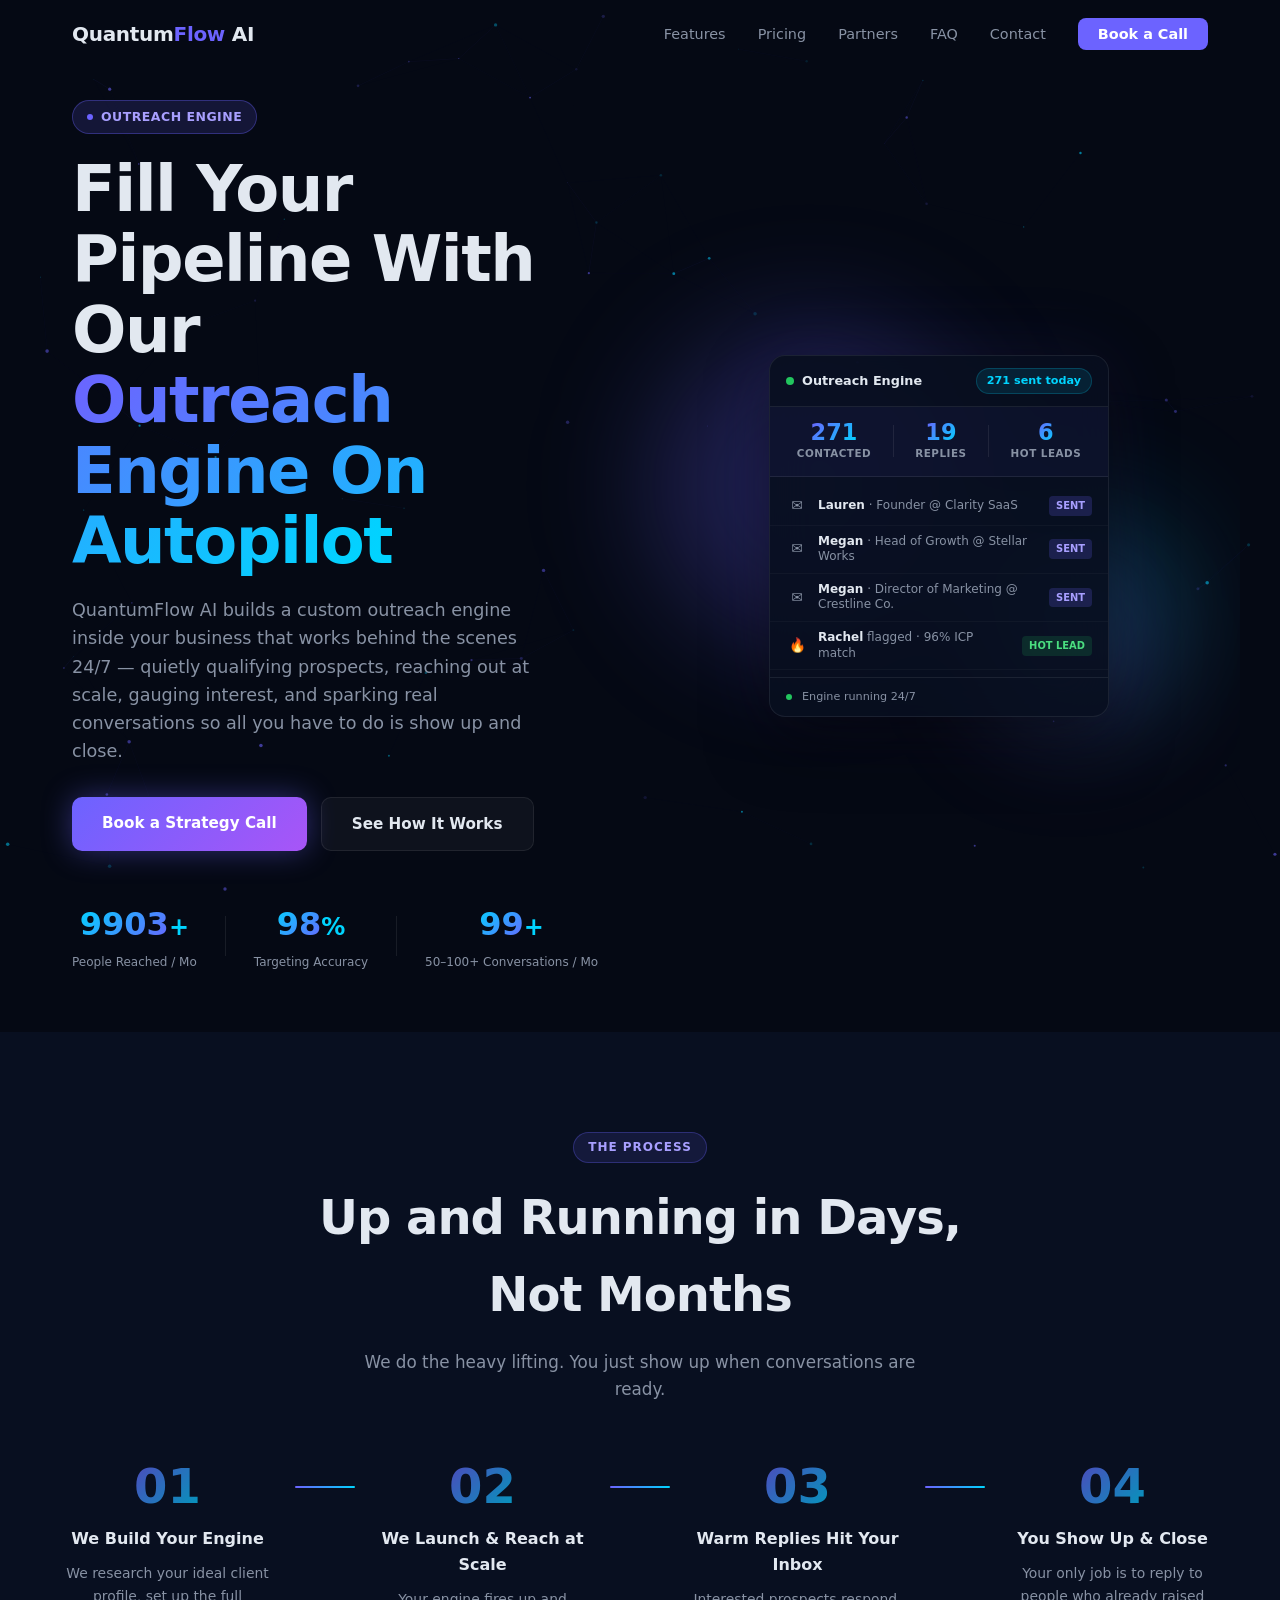
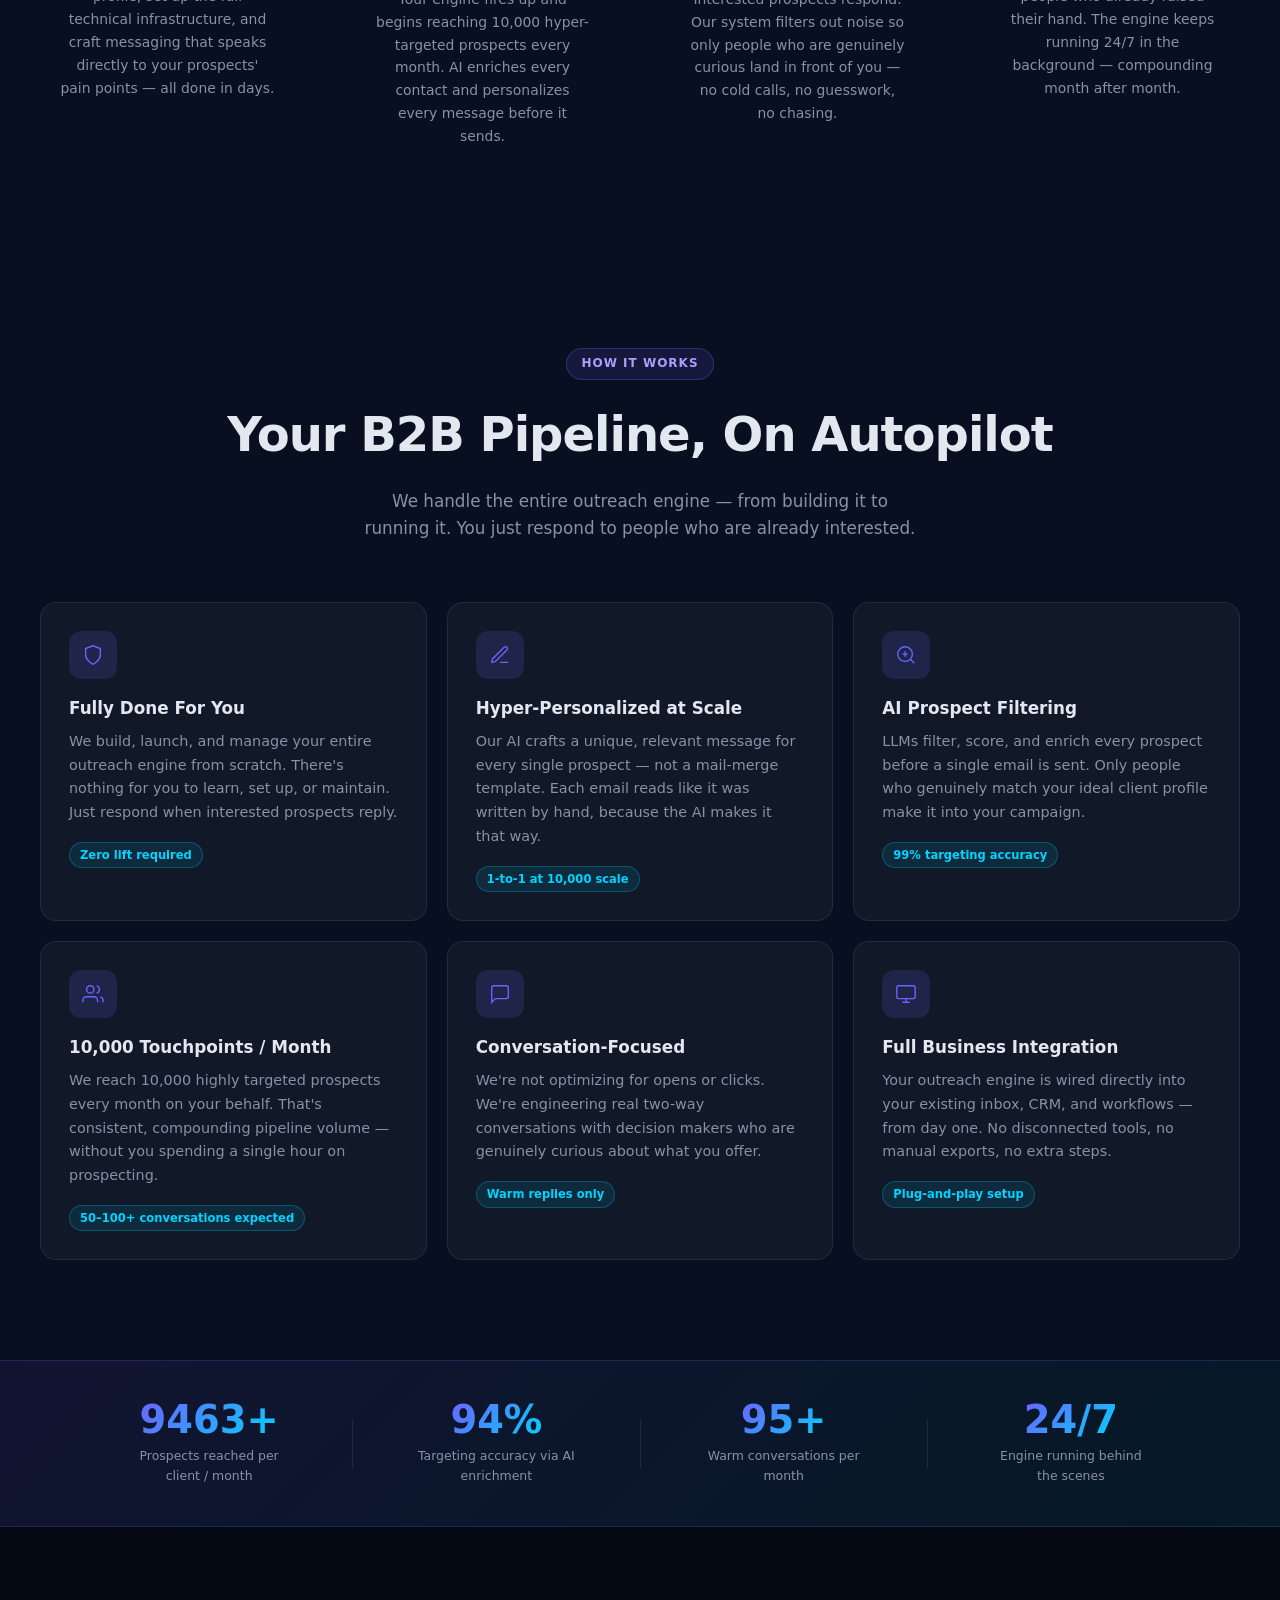
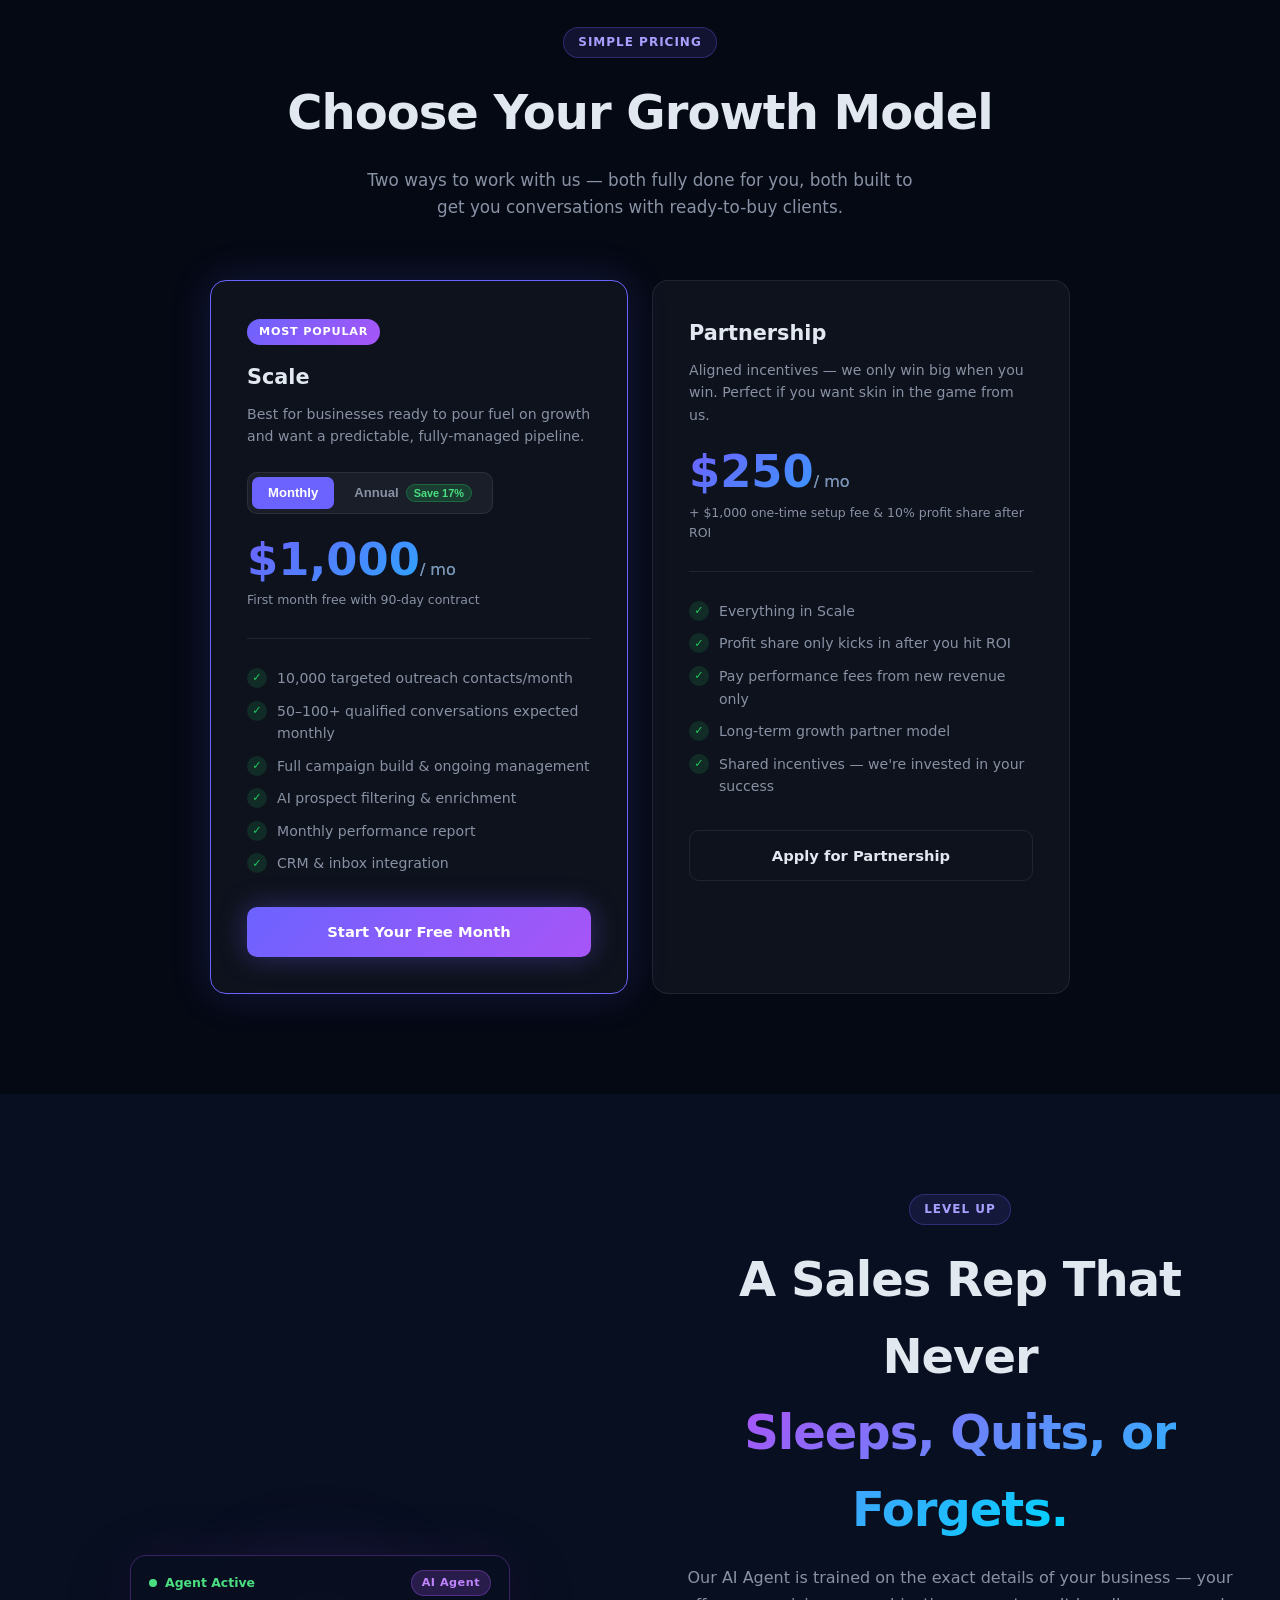
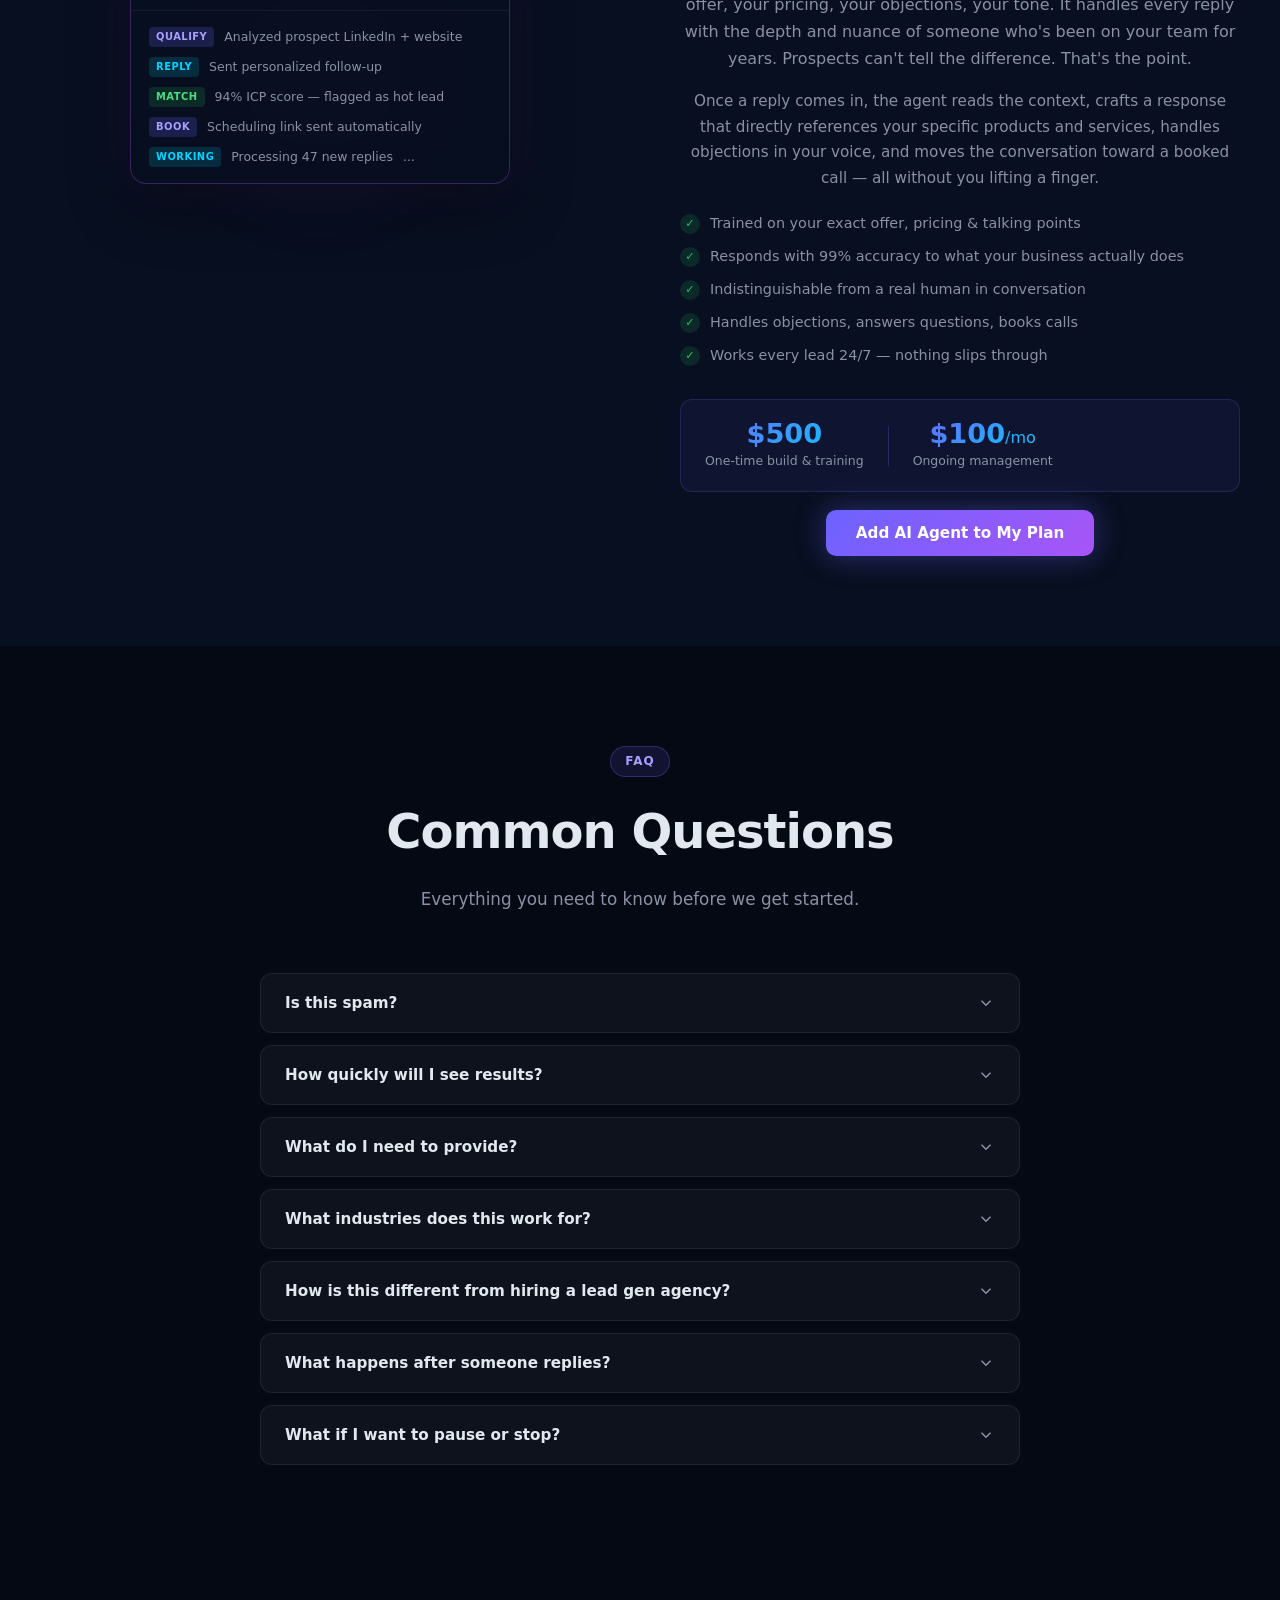
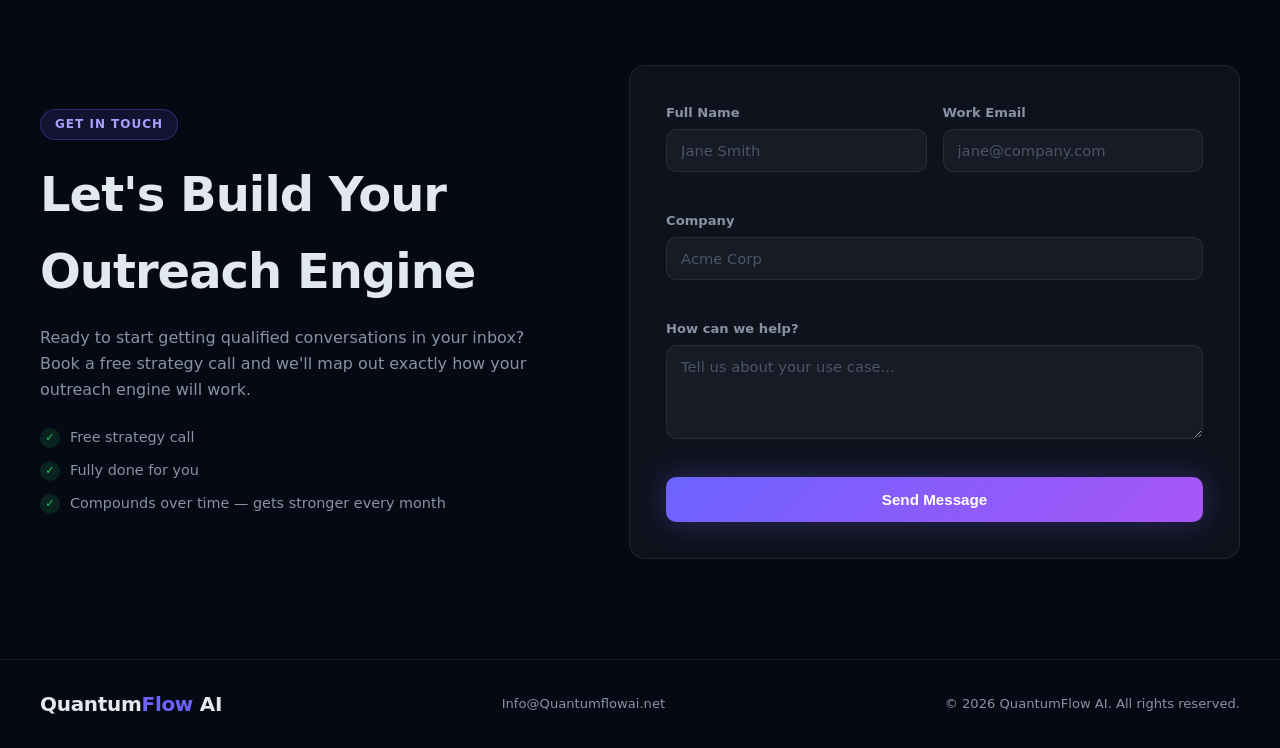
==== commit be559c21: "Add Partners & Affiliates page with showcase, tiers, and application form New partners.html with com" ====
--- a/index.html
+++ b/index.html
@@ -45,6 +45,7 @@
       <ul class="nav-links" id="navLinks">
         <li><a href="#features" class="nav-close">Features</a></li>
         <li><a href="#pricing" class="nav-close">Pricing</a></li>
+        <li><a href="partners.html" class="nav-close">Partners</a></li>
         <li><a href="#faq-section" class="nav-close">FAQ</a></li>
         <li><a href="#contact" class="nav-close">Contact</a></li>
         <li><a href="#contact" class="btn-nav nav-close">Book a Call</a></li>
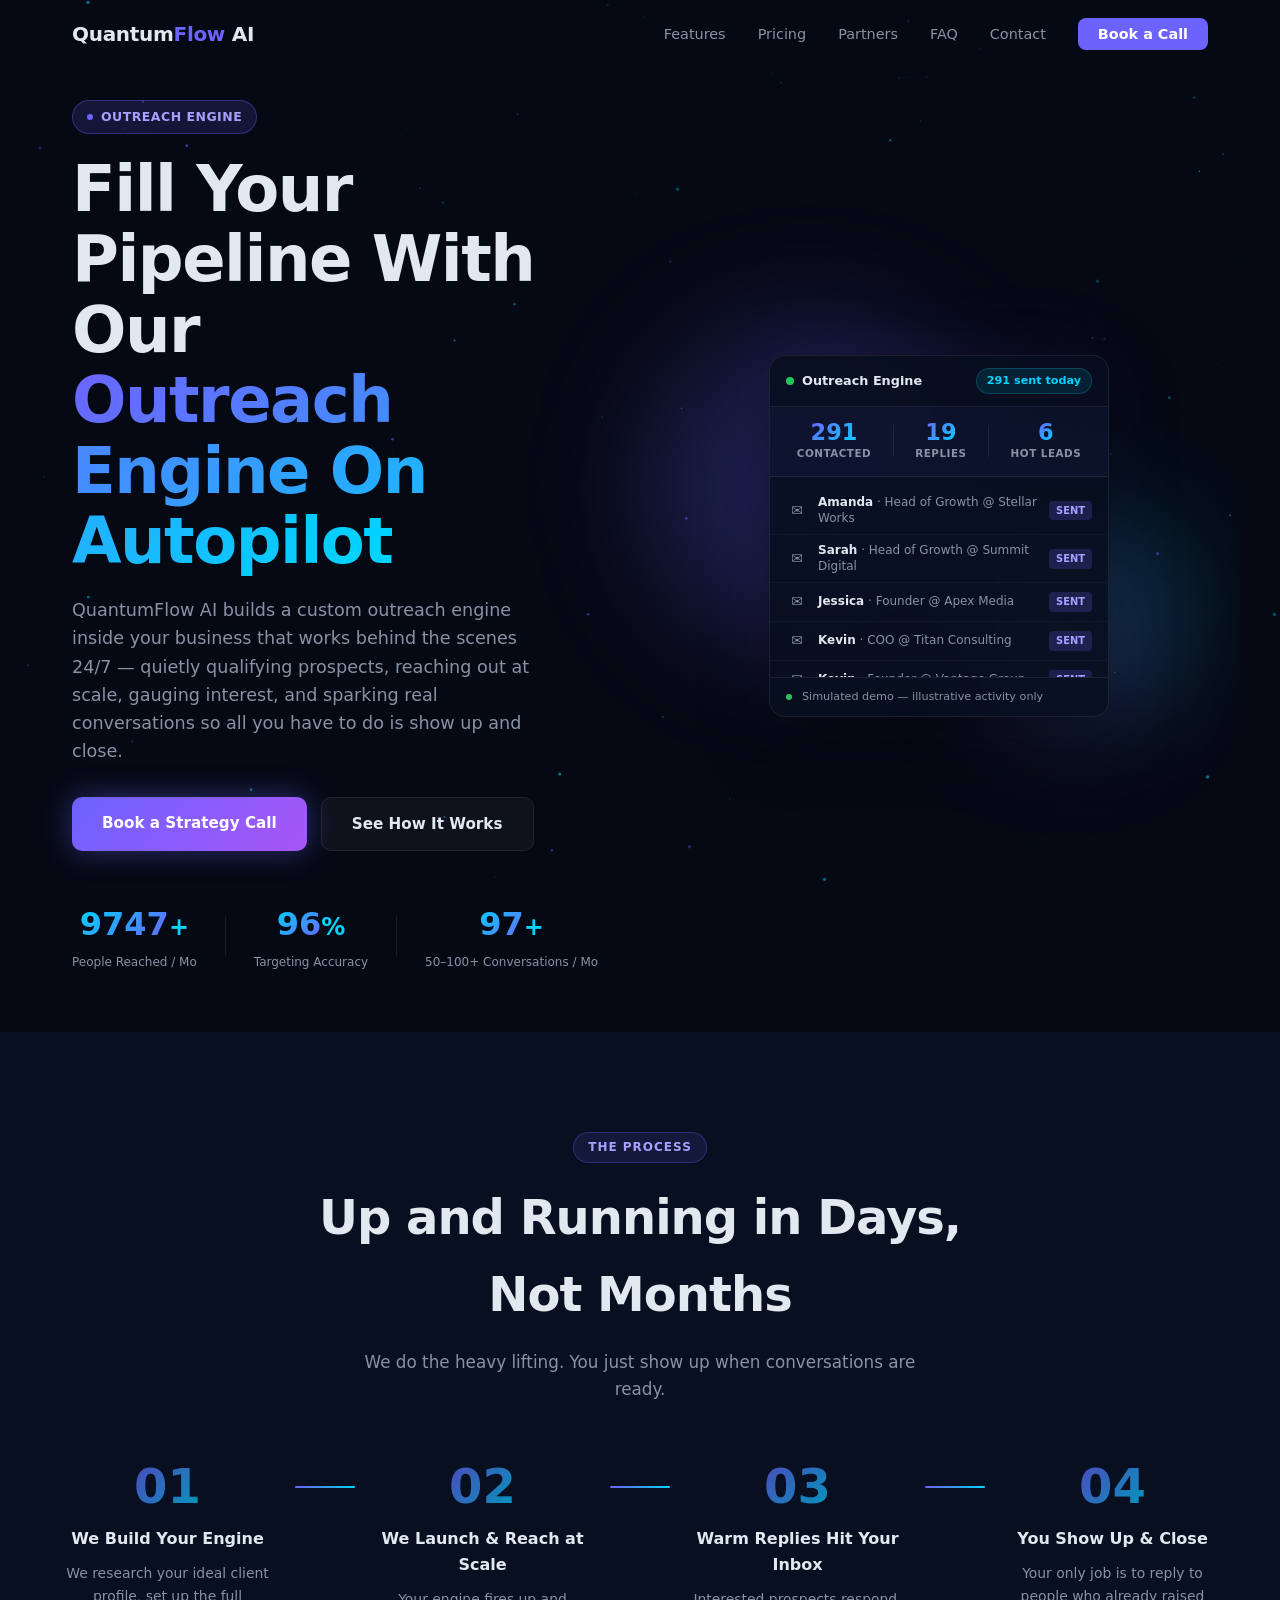
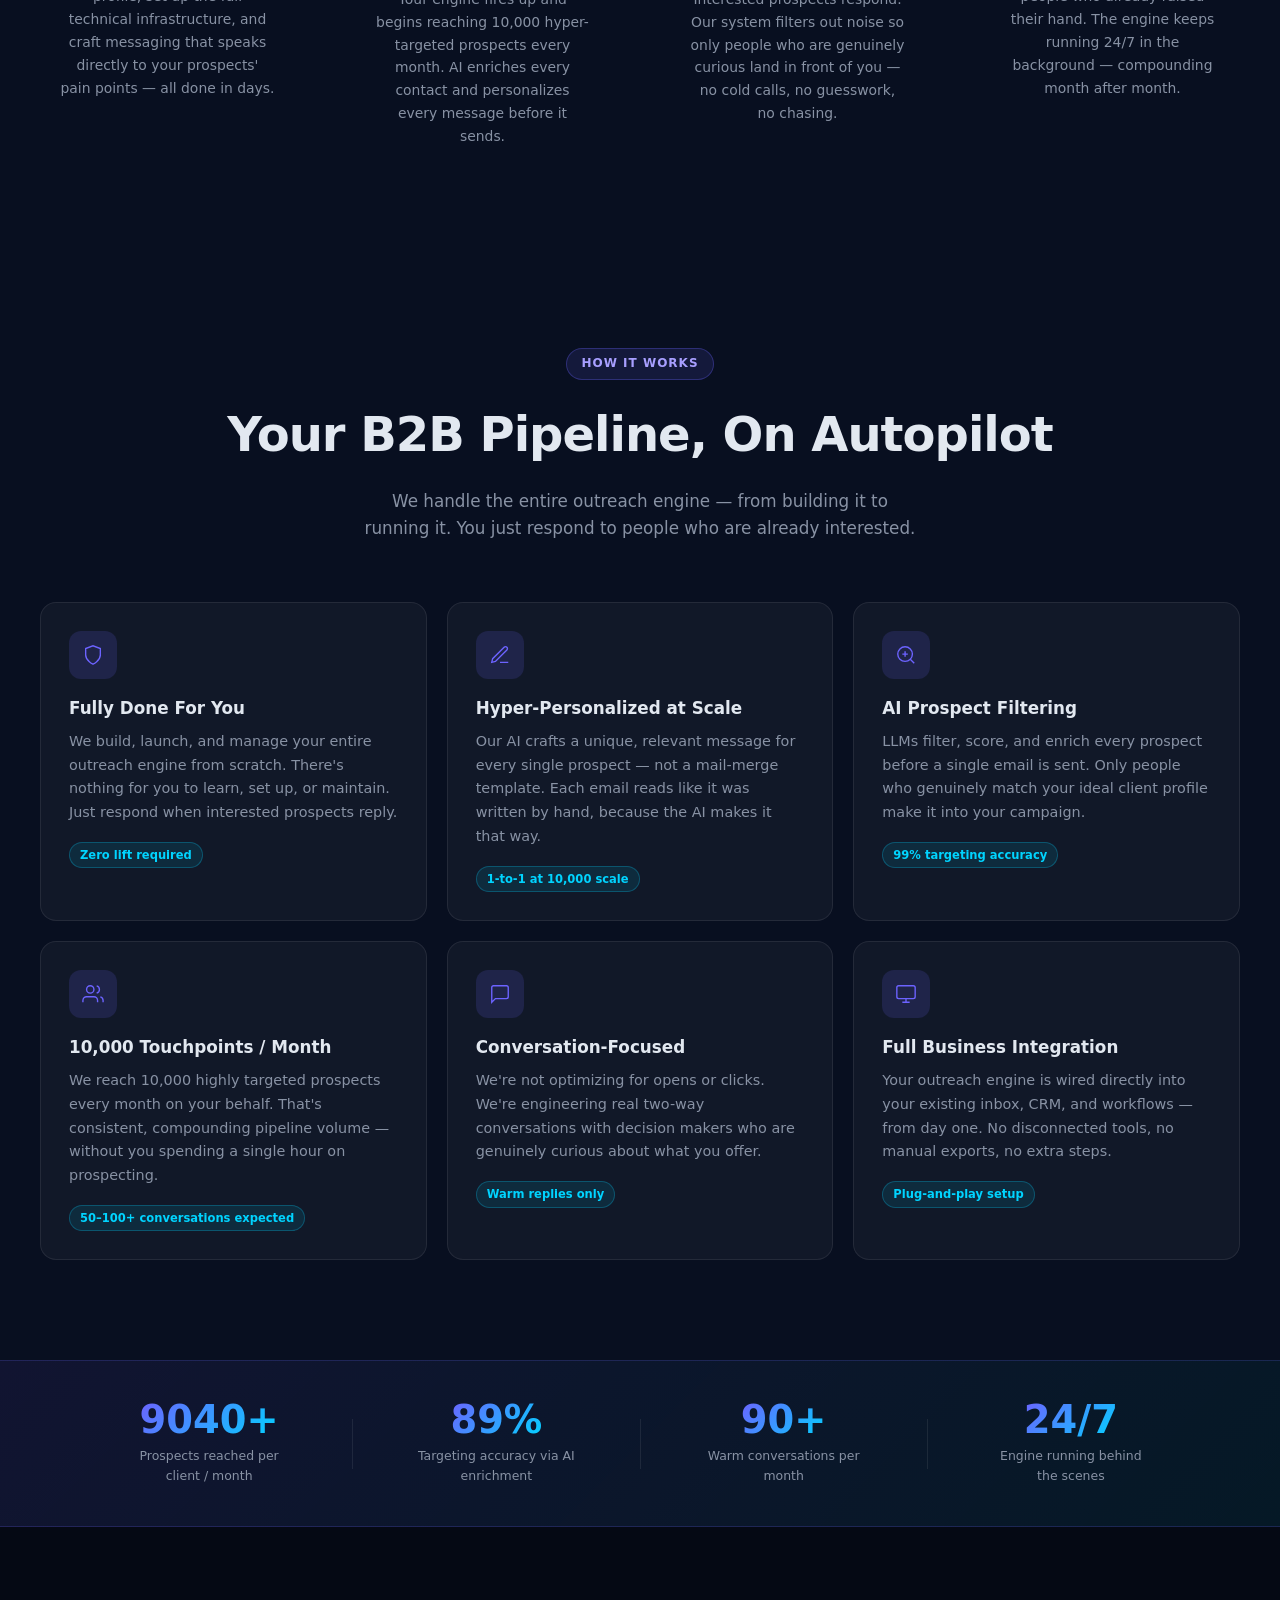
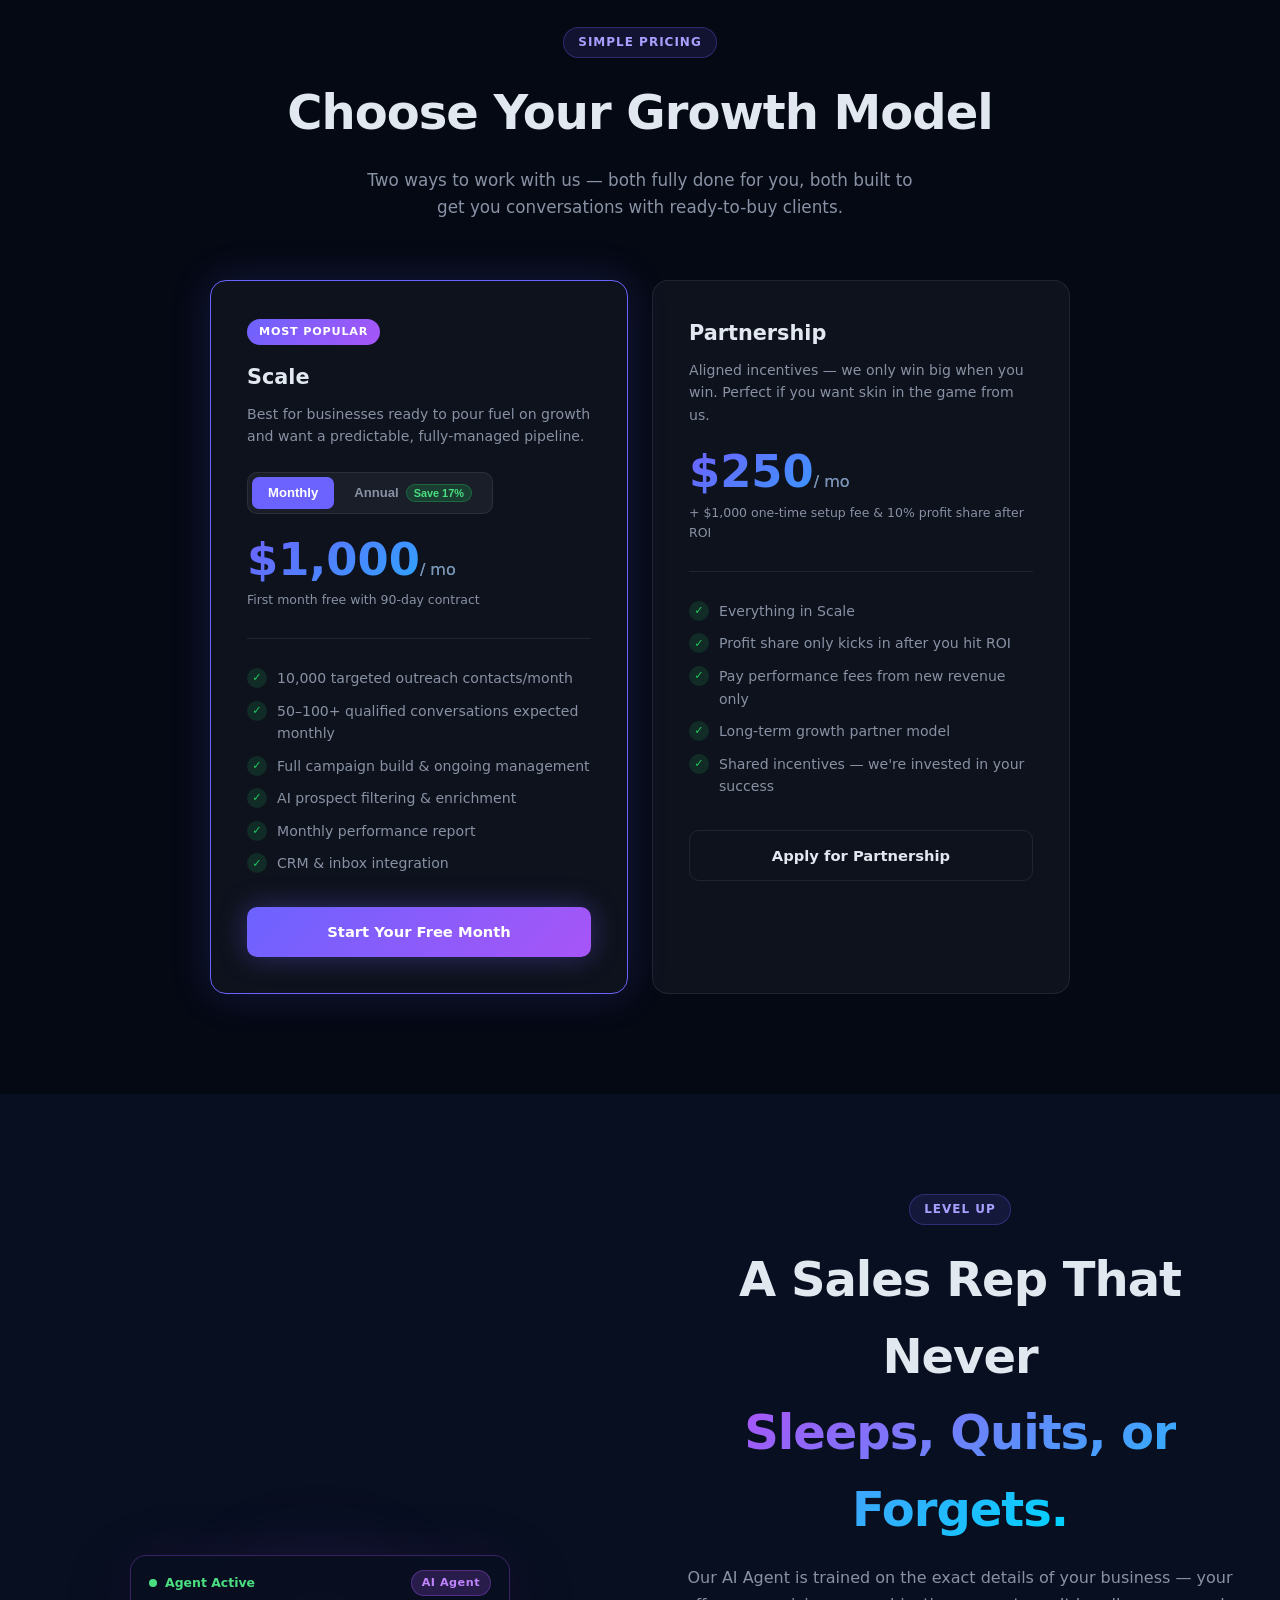
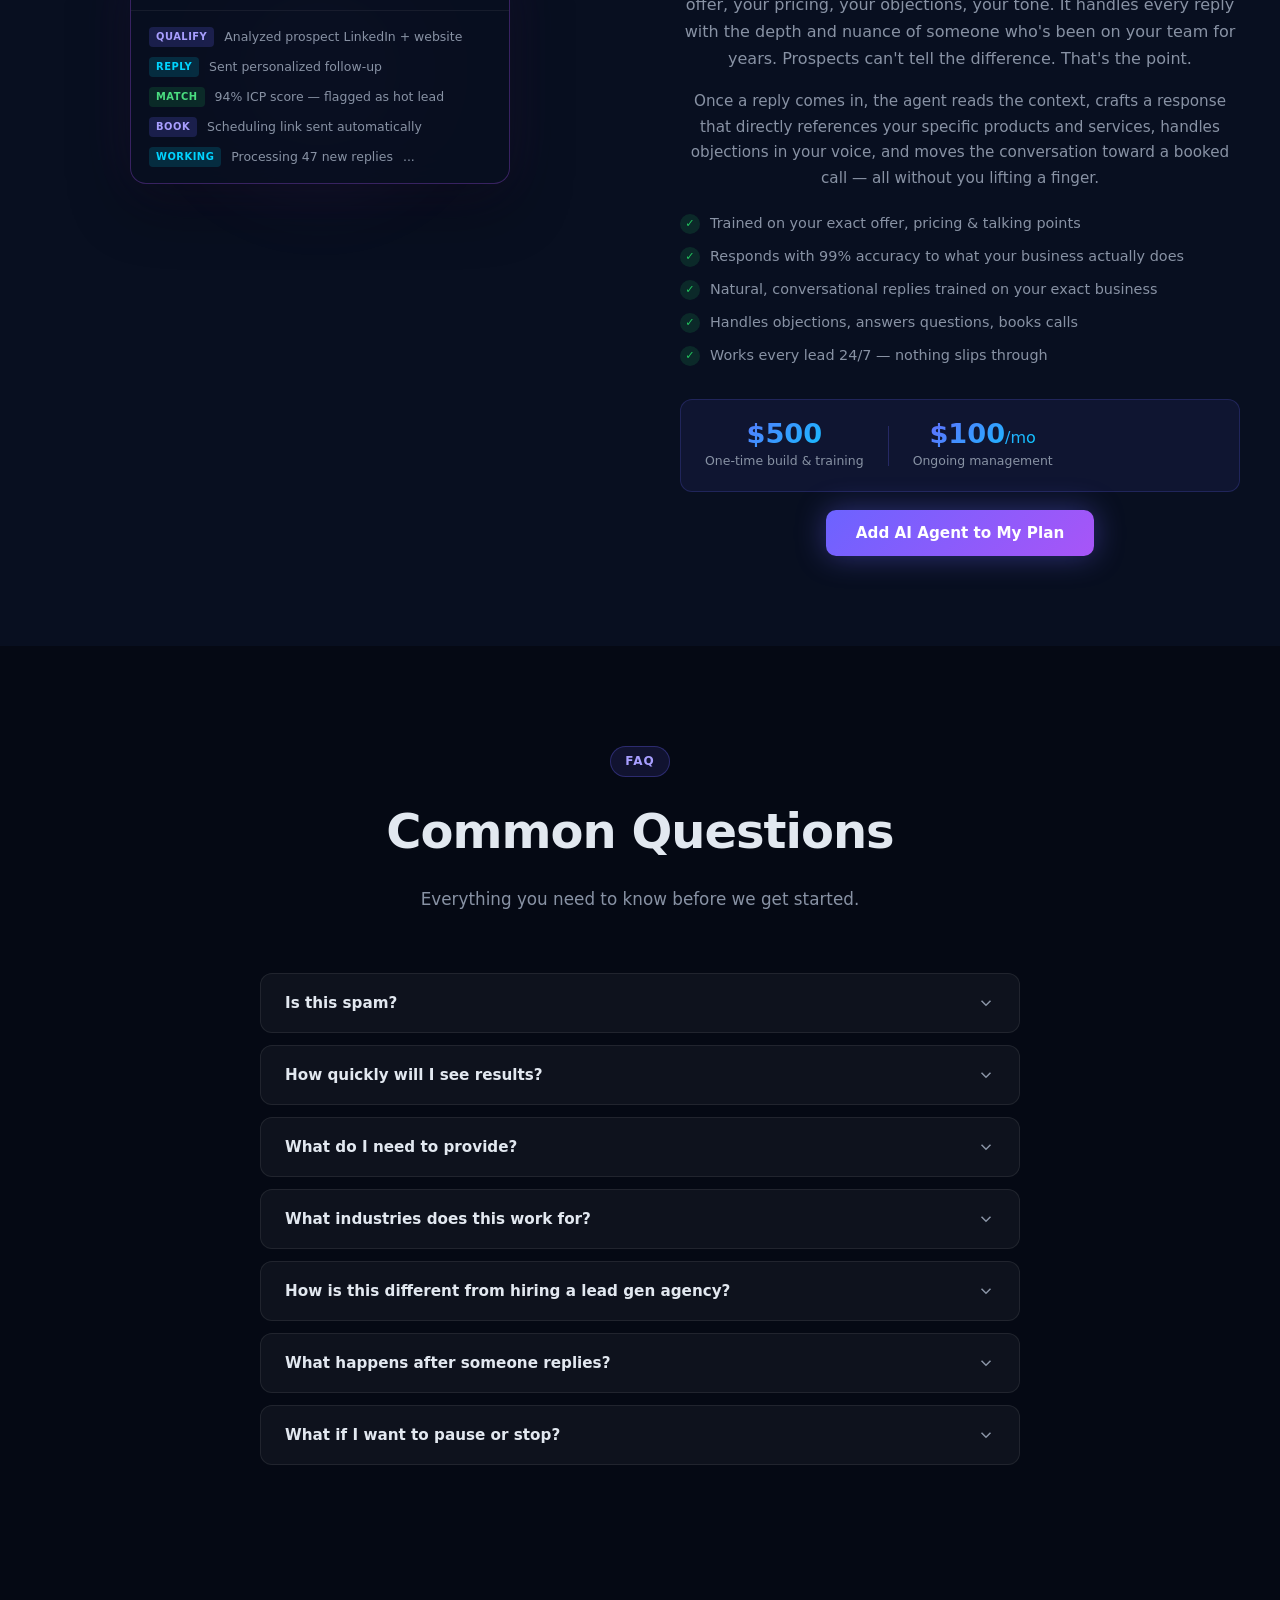
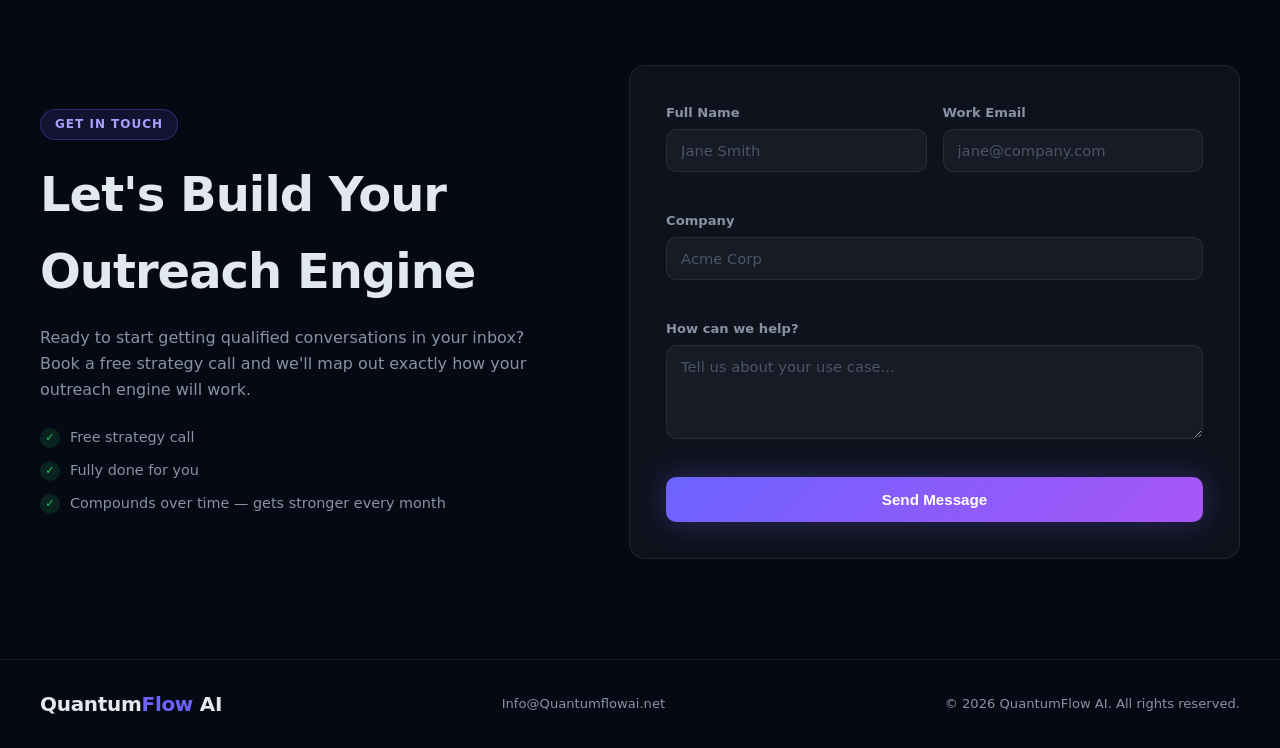
==== commit 5e888b28: "Add security headers and remove deceptive-content signals - Add HSTS, CSP, X-Frame-Options, X-Conten" ====
--- a/index.html
+++ b/index.html
@@ -107,7 +107,7 @@
         </div>
         <div class="live-feed" id="liveFeed"></div>
         <div class="live-footer">
-          <span class="live-dot-sm"></span> Engine running 24/7
+          <span class="live-dot-sm"></span> Simulated demo — illustrative activity only
         </div>
       </div>
     </div>
@@ -335,7 +335,7 @@
           <ul class="agent-list reveal">
             <li><span class="check">✓</span> Trained on your exact offer, pricing &amp; talking points</li>
             <li><span class="check">✓</span> Responds with 99% accuracy to what your business actually does</li>
-            <li><span class="check">✓</span> Indistinguishable from a real human in conversation</li>
+            <li><span class="check">✓</span> Natural, conversational replies trained on your exact business</li>
             <li><span class="check">✓</span> Handles objections, answers questions, books calls</li>
             <li><span class="check">✓</span> Works every lead 24/7 — nothing slips through</li>
           </ul>
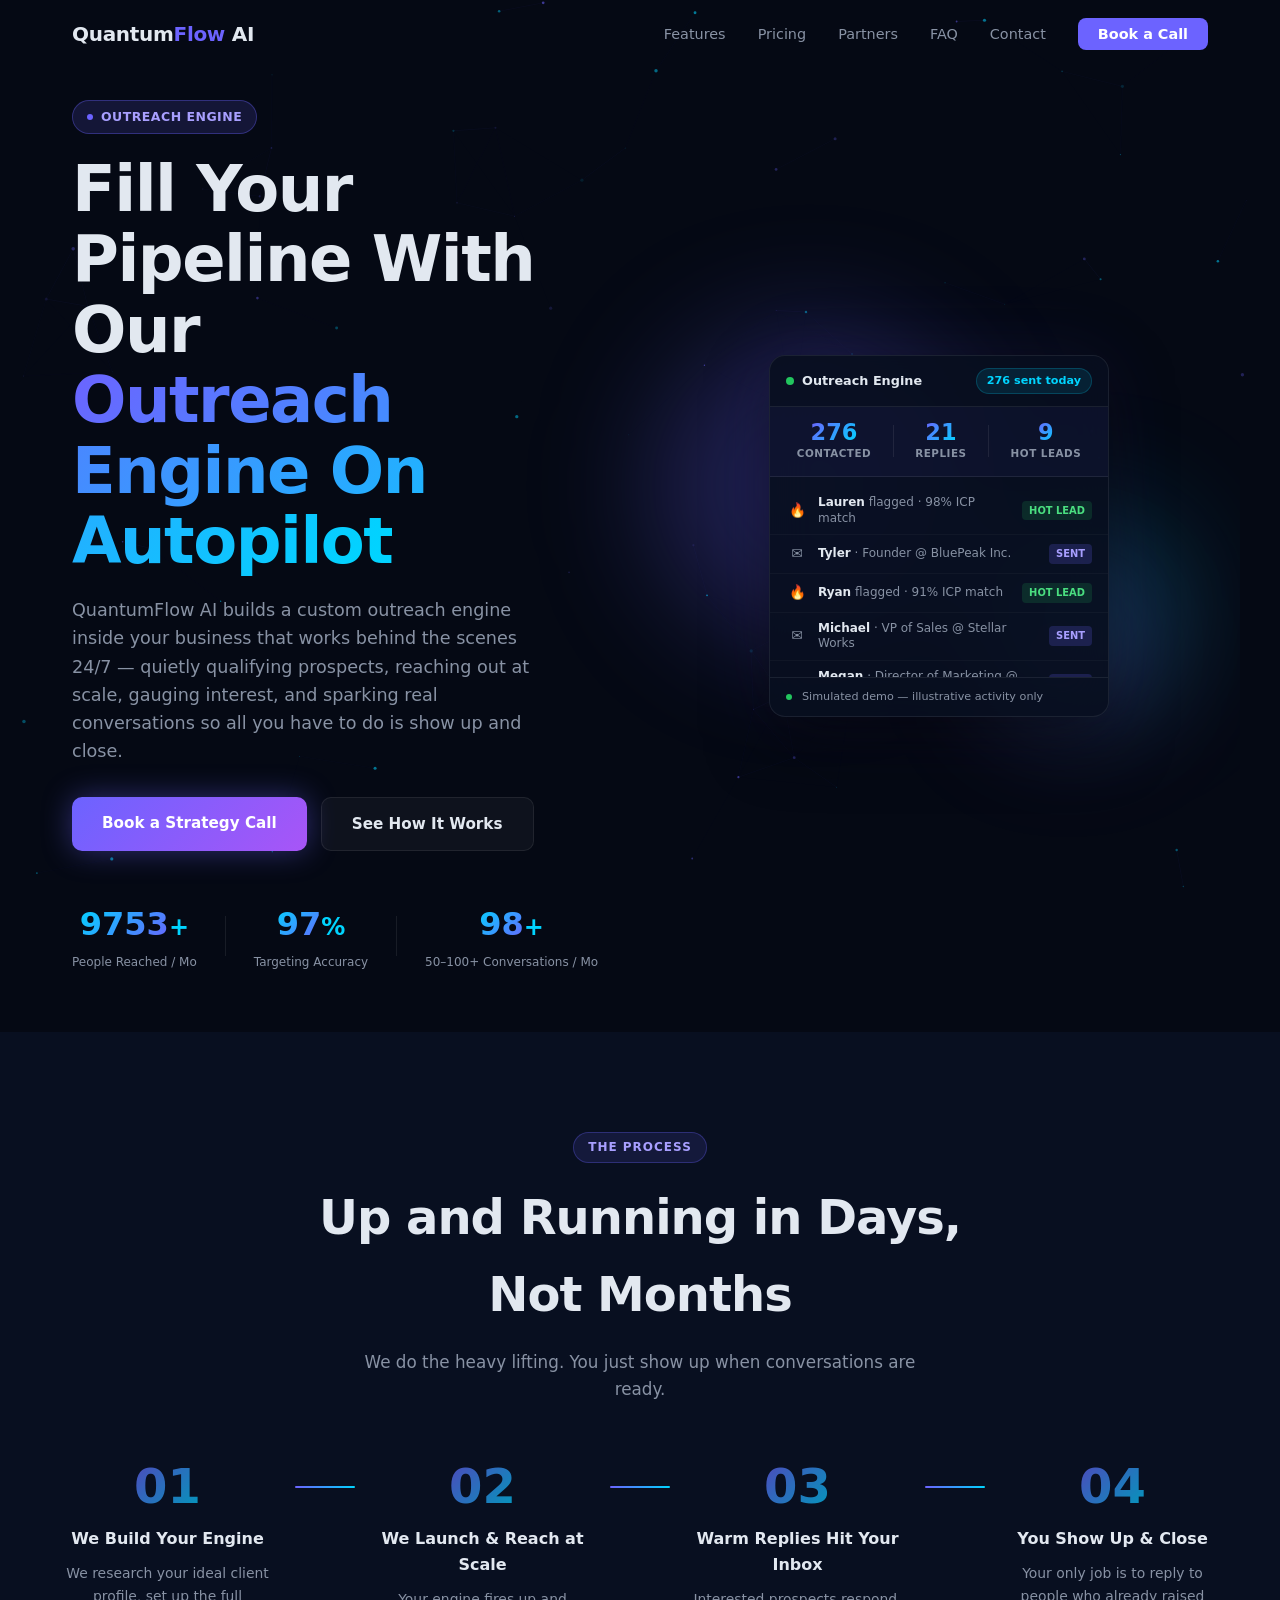
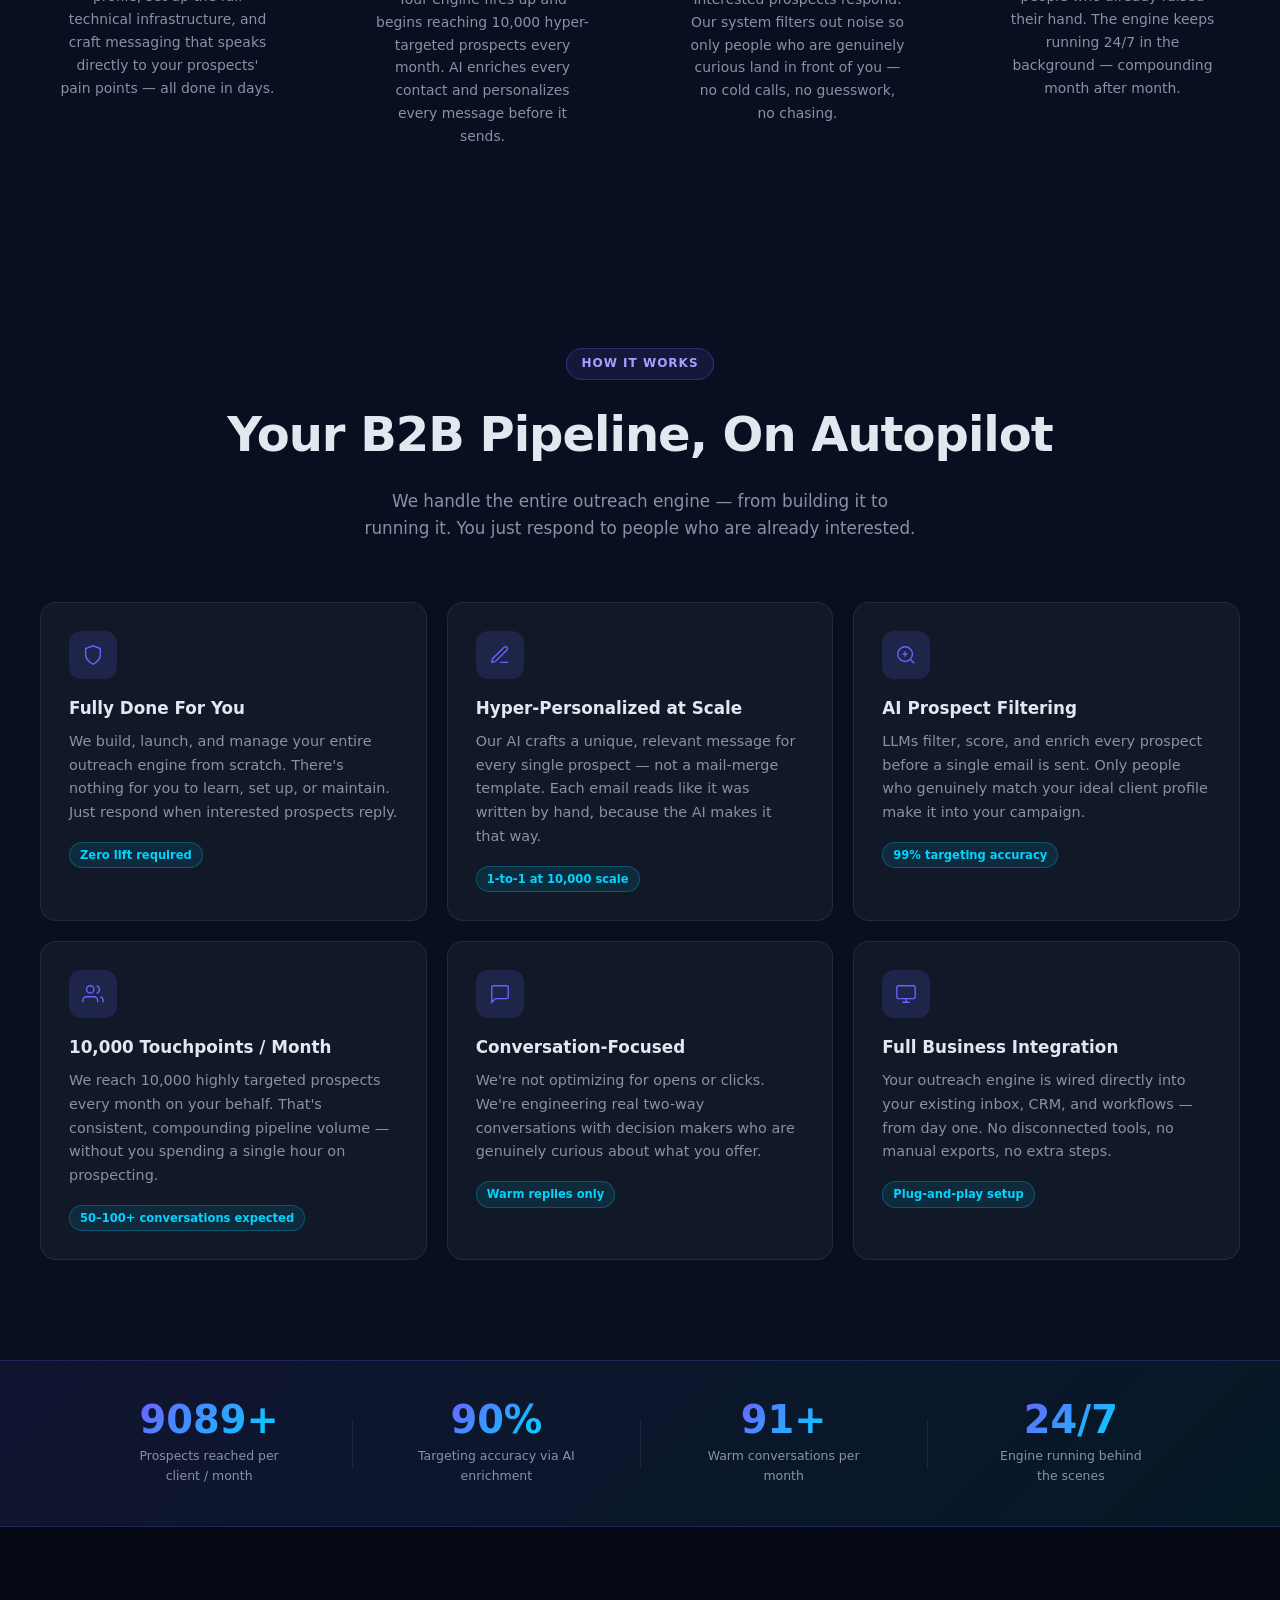
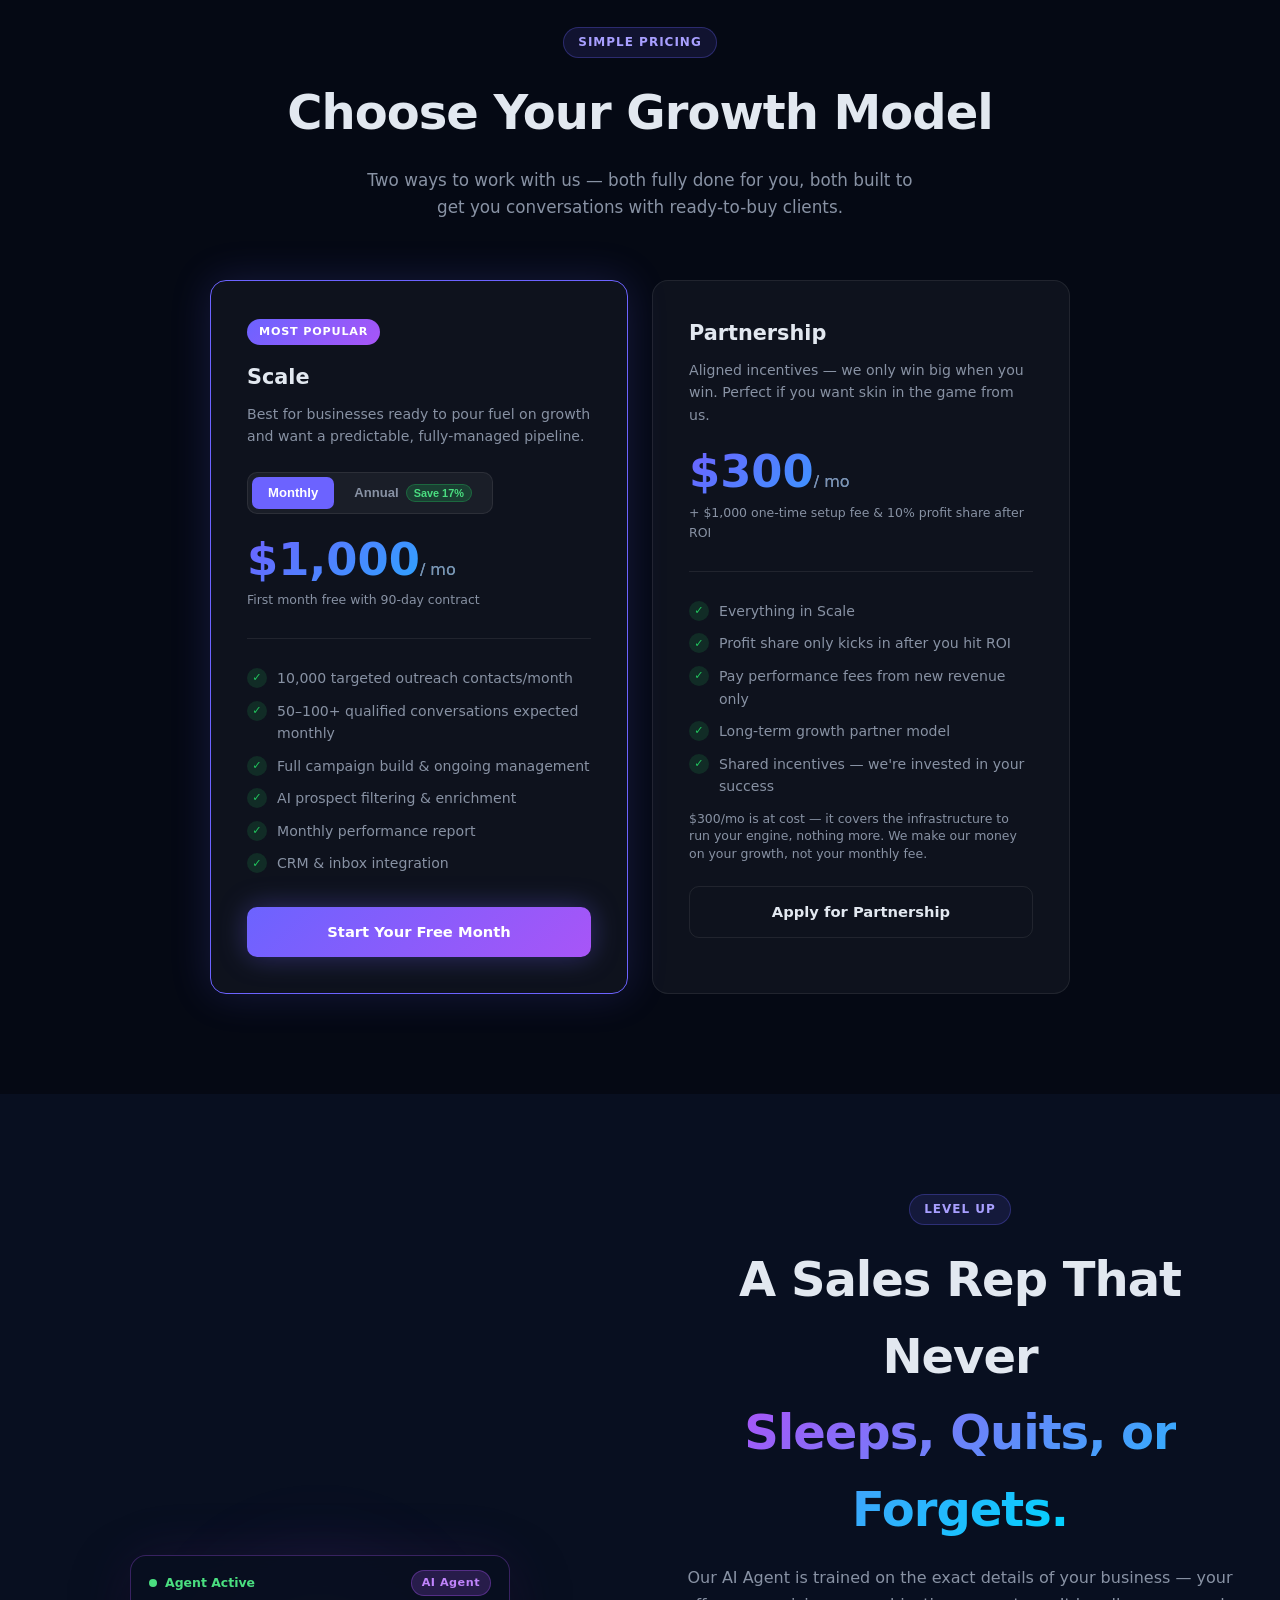
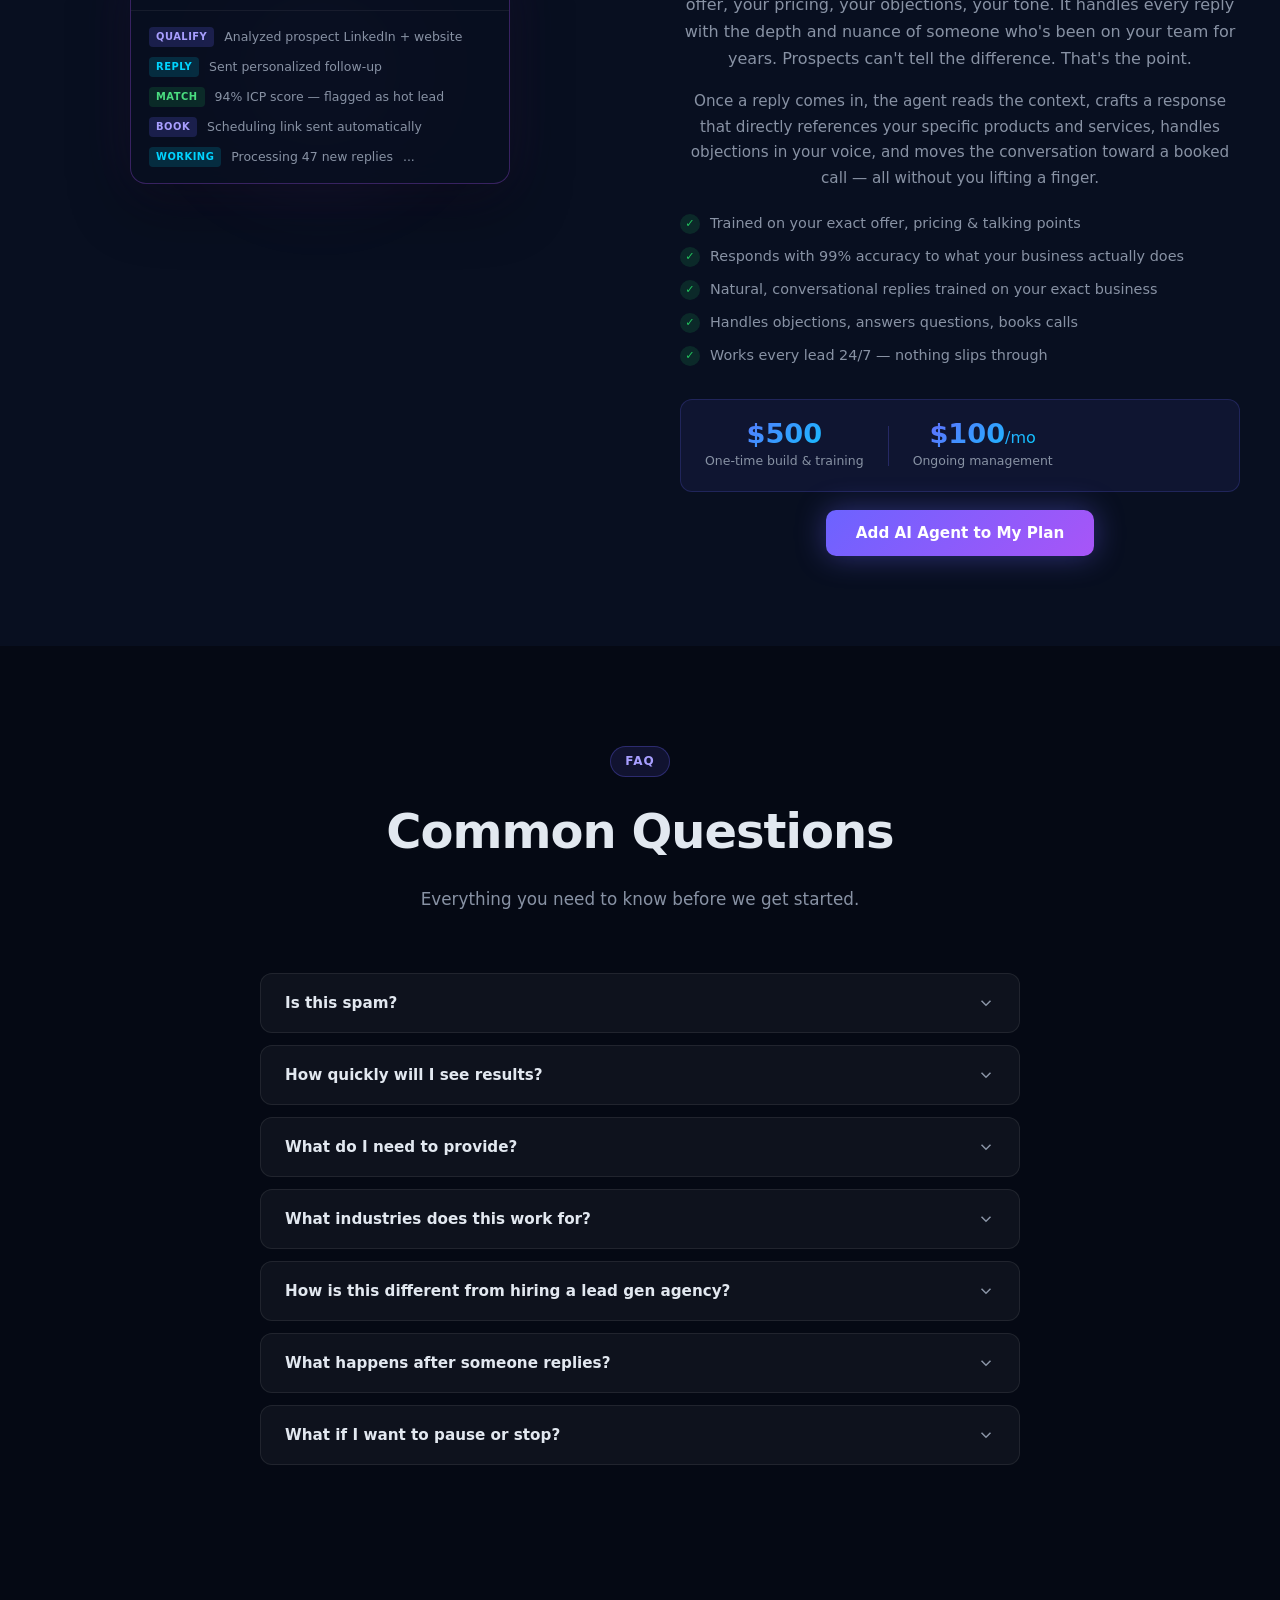
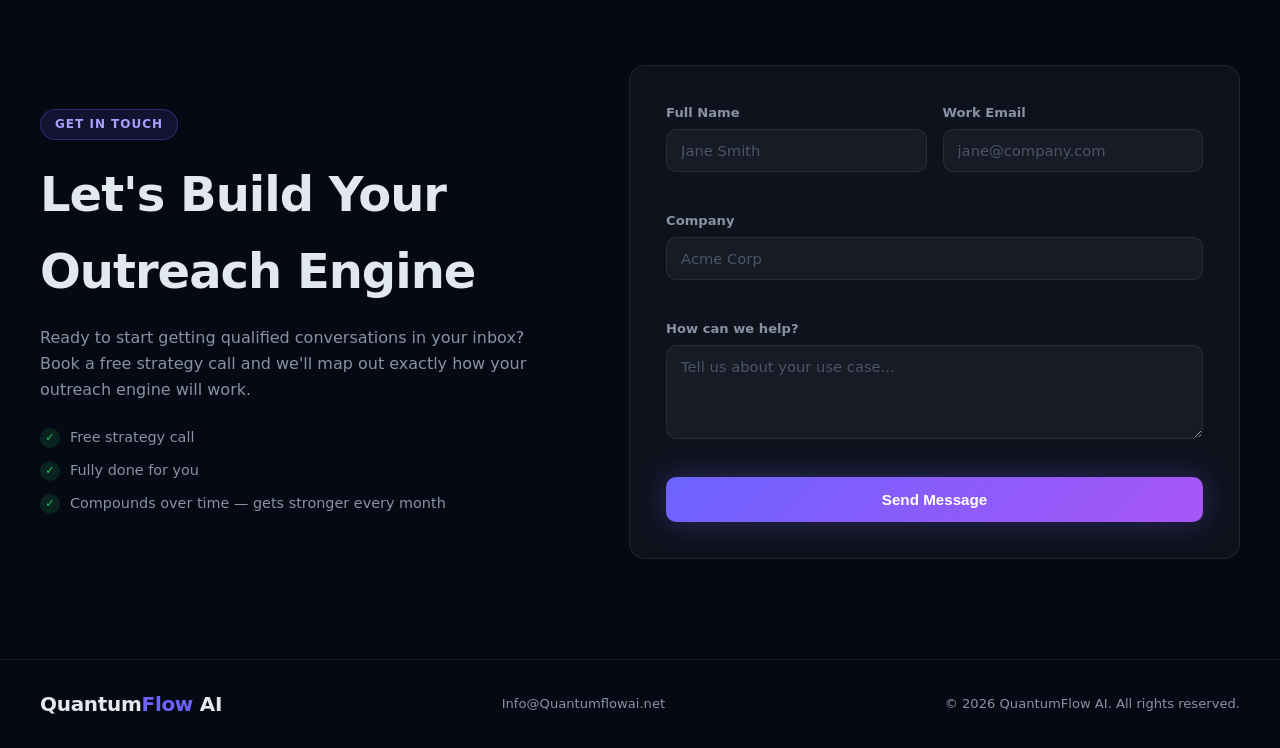
==== commit df93f24e: "Raise Partnership plan to $300/mo and note it's charged at cost Reflects actual infrastructure cost " ====
--- a/index.html
+++ b/index.html
@@ -287,7 +287,7 @@
           <h3 class="pricing-plan">Partnership</h3>
           <p class="pricing-desc">Aligned incentives — we only win big when you win. Perfect if you want skin in the game from us.</p>
           <div class="pricing-price-block">
-            <div class="pricing-price">$250<span class="pricing-period">/ mo</span></div>
+            <div class="pricing-price">$300<span class="pricing-period">/ mo</span></div>
             <div class="pricing-sublabel">+ $1,000 one-time setup fee &amp; 10% profit share after ROI</div>
           </div>
           <ul class="pricing-list">
@@ -297,6 +297,7 @@
             <li><span class="check">✓</span> Long-term growth partner model</li>
             <li><span class="check">✓</span> Shared incentives — we're invested in your success</li>
           </ul>
+          <p class="pricing-note">$300/mo is at cost — it covers the infrastructure to run your engine, nothing more. We make our money on your growth, not your monthly fee.</p>
           <a href="#contact" class="pricing-cta pricing-cta-ghost">Apply for Partnership</a>
         </div>
 
@@ -534,10 +535,10 @@
         {
           "@type": "Offer",
           "name": "Partnership Plan",
-          "price": "250",
+          "price": "300",
           "priceCurrency": "USD",
           "billingIncrement": "P1M",
-          "description": "Everything in Scale Plan plus 10% profit share after client reaches ROI. $1,000 one-time setup fee. Profit share only activates after client recoups their investment."
+          "description": "Everything in Scale Plan plus 10% profit share after client reaches ROI. $1,000 one-time setup fee. Profit share only activates after client recoups their investment. The $300/mo covers infrastructure costs at cost — no markup."
         },
         {
           "@type": "Offer",
--- a/styles.css
+++ b/styles.css
@@ -1032,6 +1032,14 @@
   gap: 10px;
 }
 .pricing-list .check { flex-shrink: 0; margin-top: 1px; }
+
+.pricing-note {
+  font-size: 0.78rem;
+  color: var(--text-muted);
+  margin-top: -20px;
+  margin-bottom: 24px;
+  line-height: 1.4;
+}
 
 .pricing-cta {
   display: block;
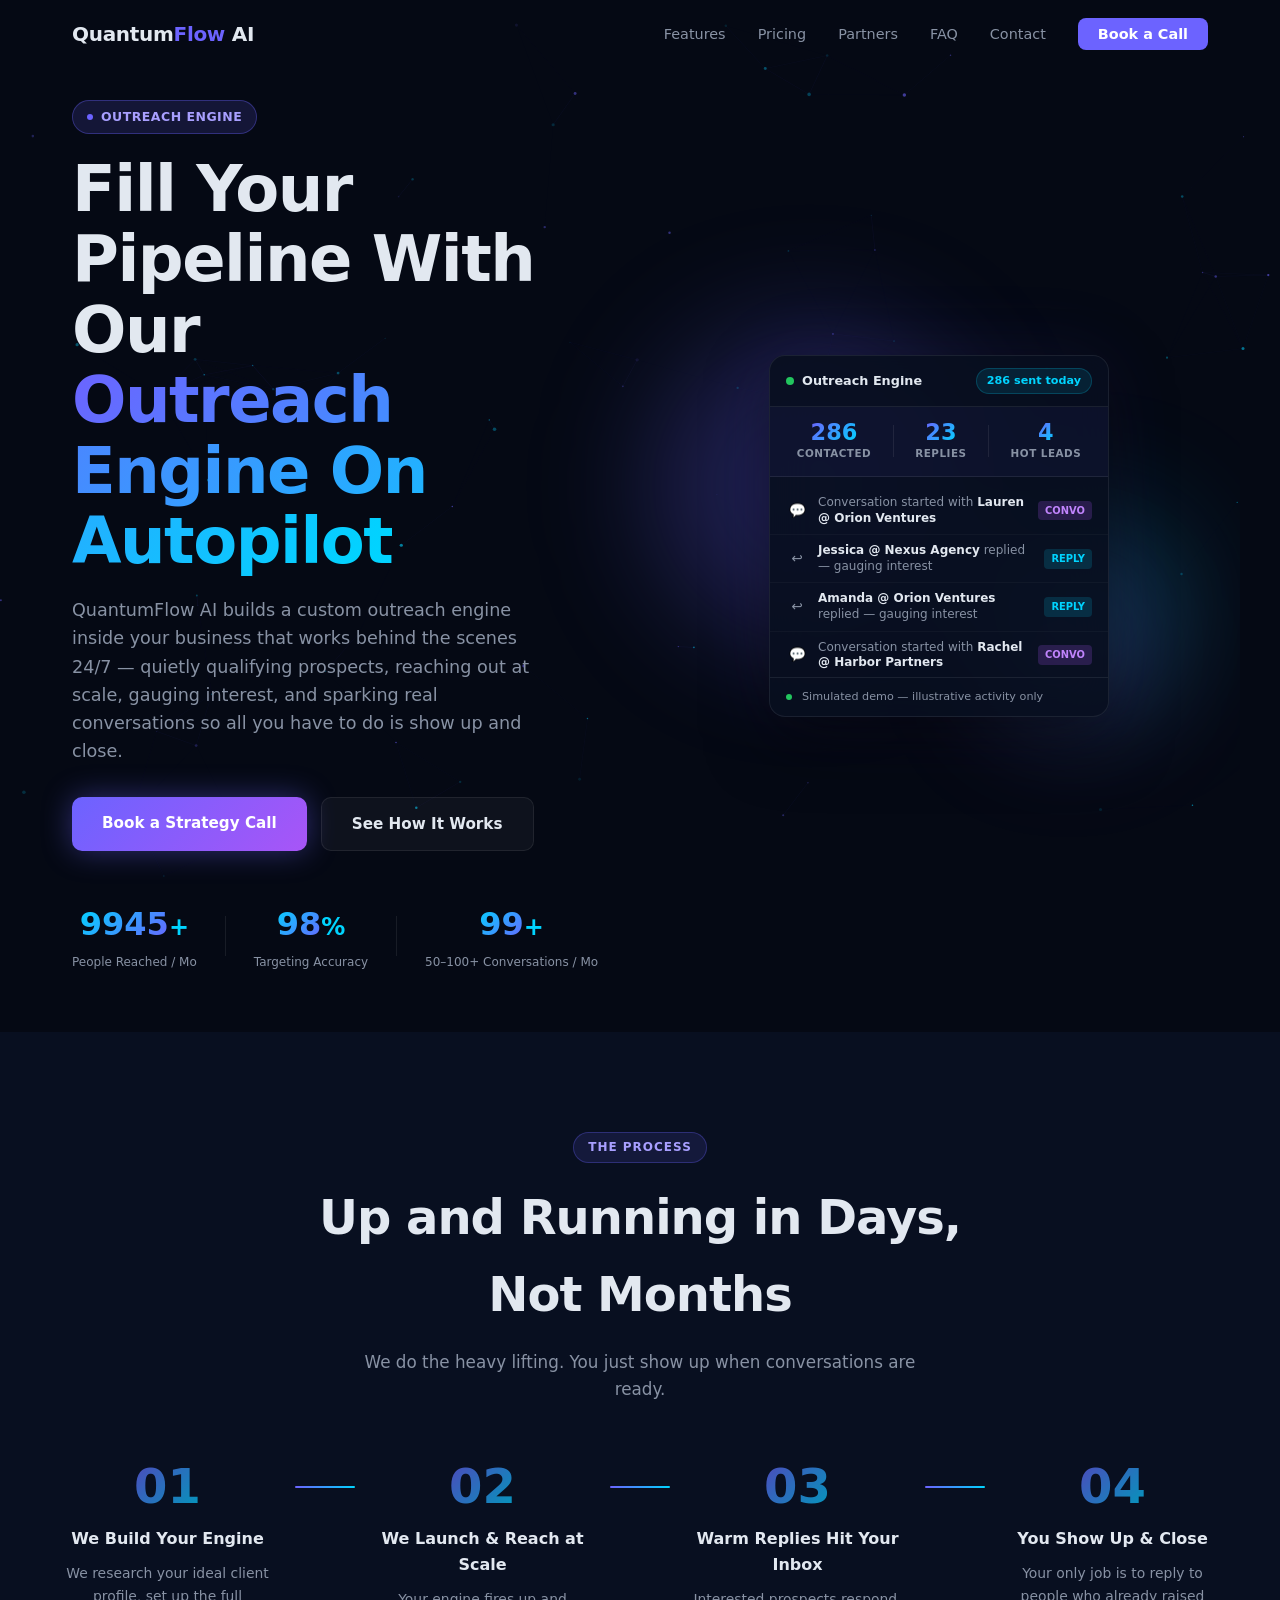
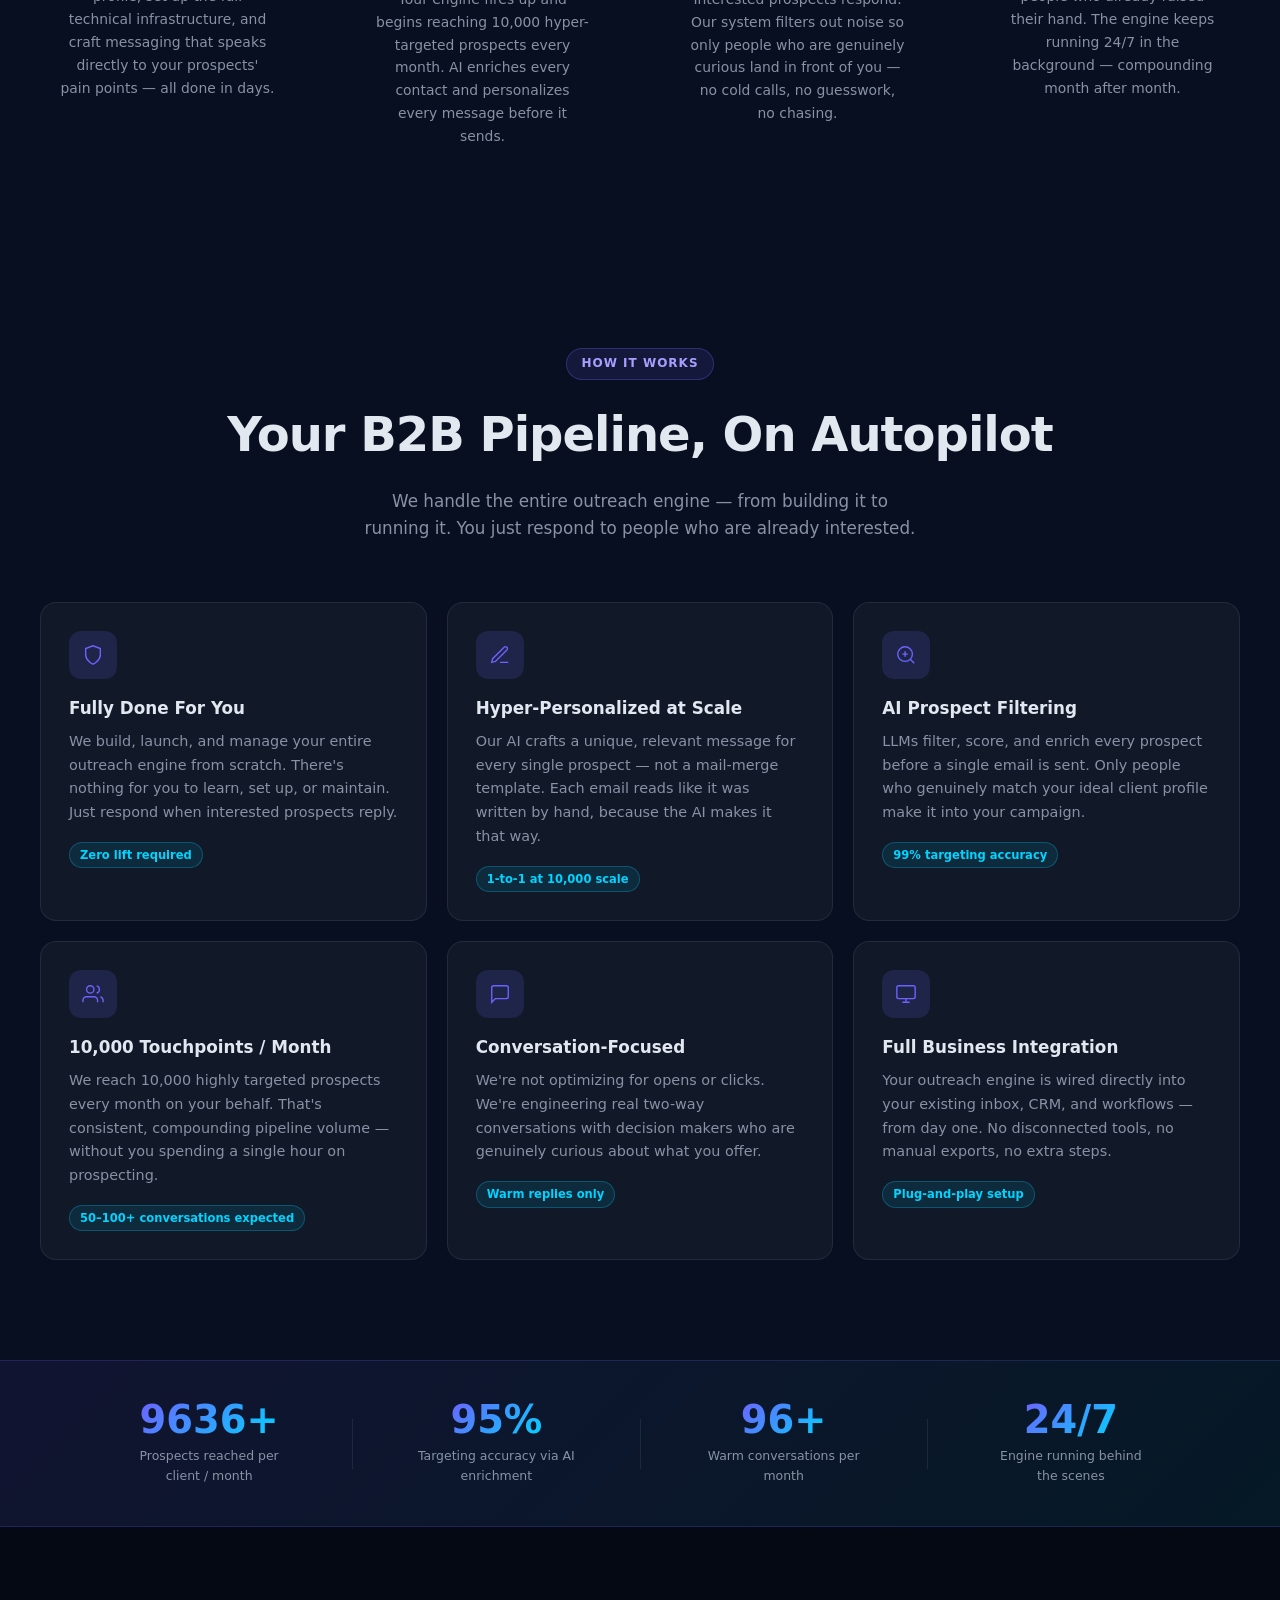
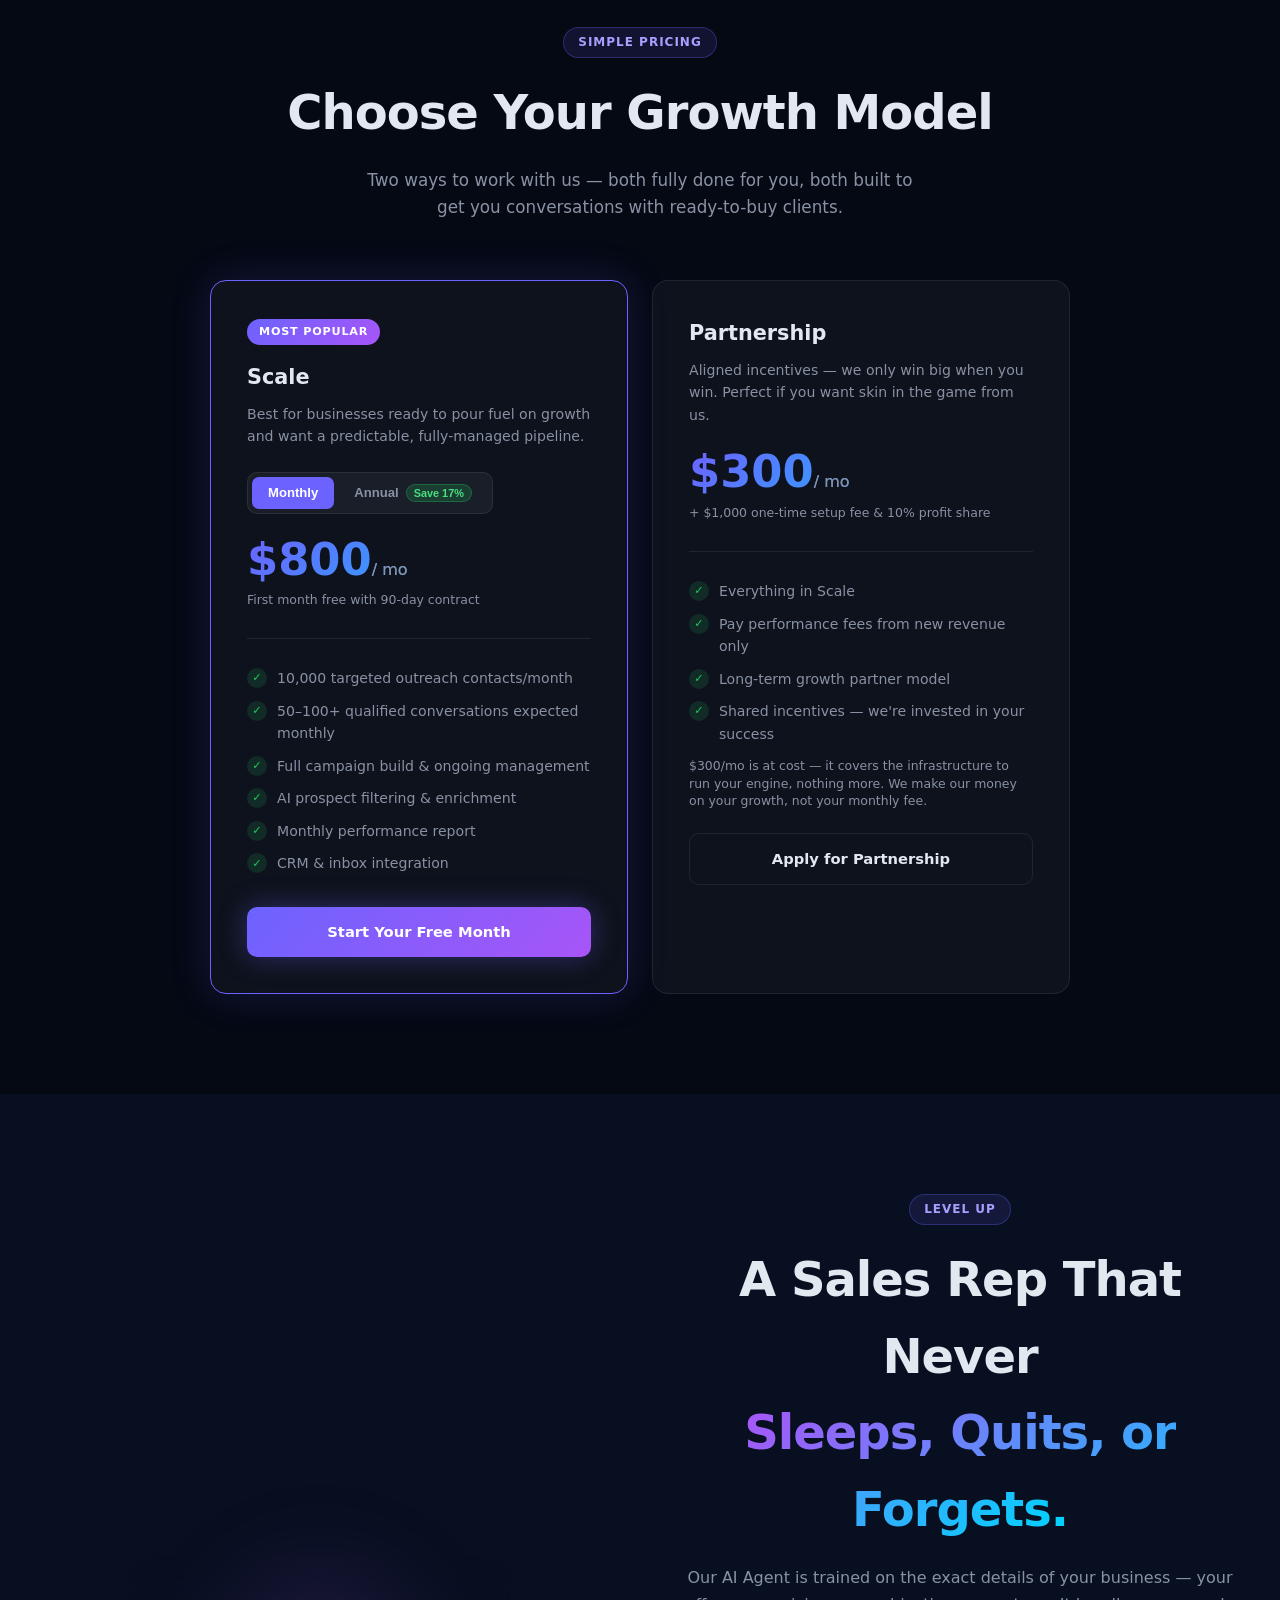
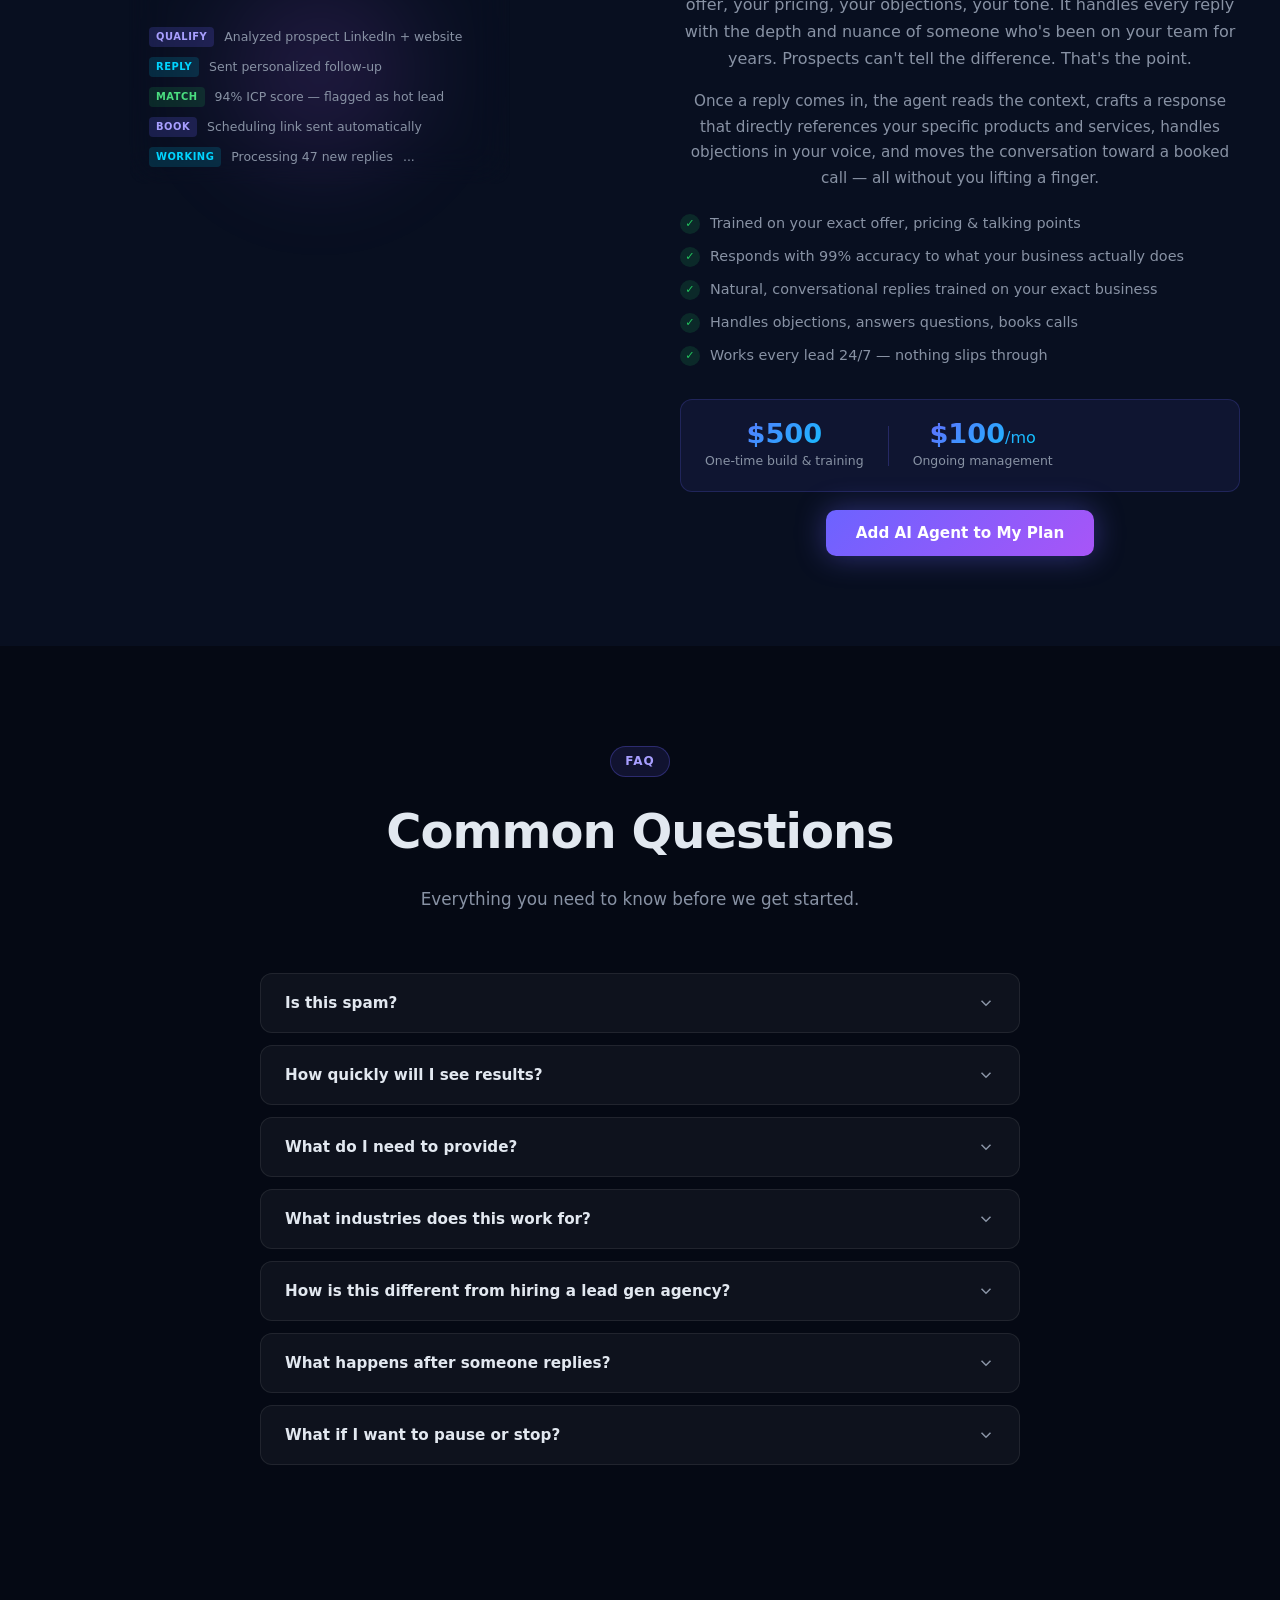
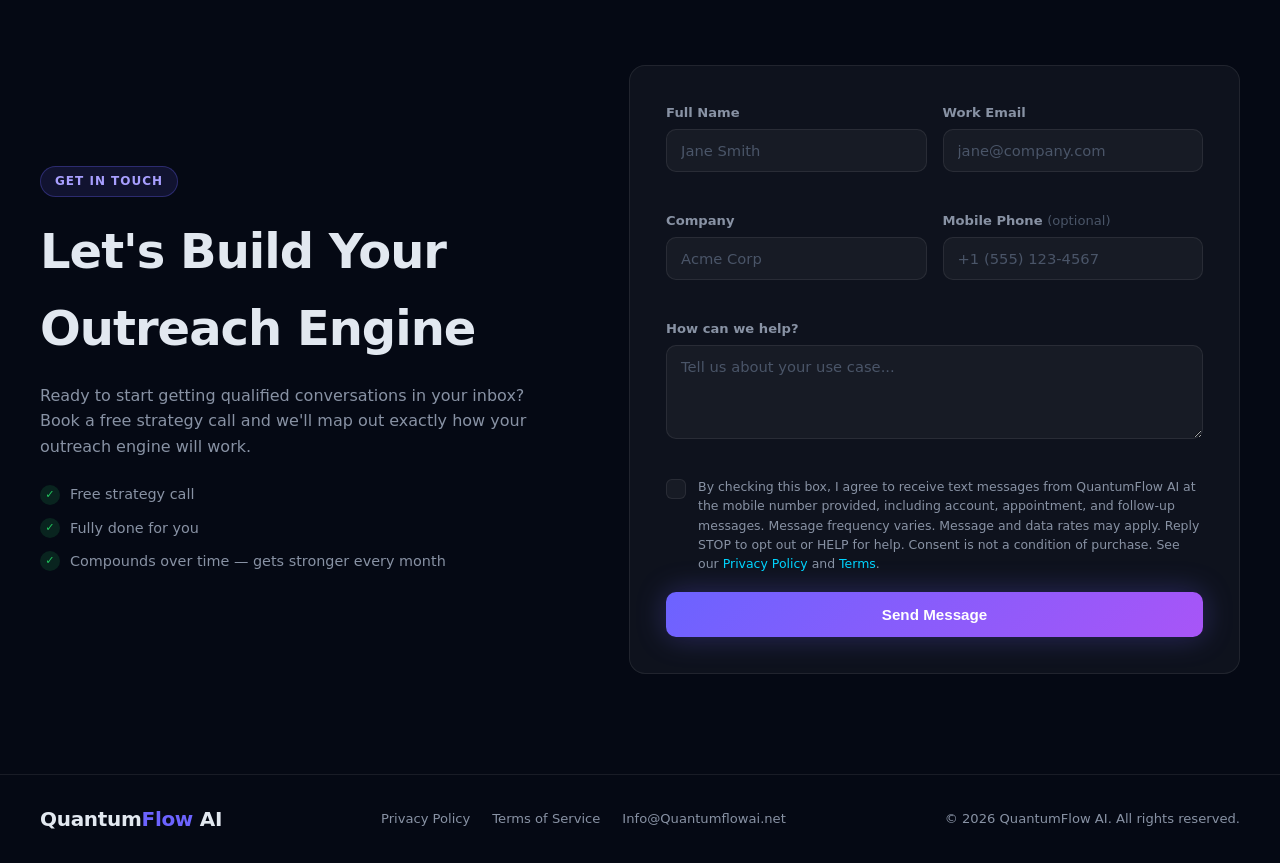
==== commit 5a18ea57: "Lower Scale plan to $800/mo, drop ROI-gated profit share, add SMS consent - Scale plan price reduced" ====
--- a/index.html
+++ b/index.html
@@ -269,7 +269,7 @@
           </div>
 
           <div class="pricing-price-block">
-            <div class="pricing-price" id="scalePrice">$1,000<span class="pricing-period">/ mo</span></div>
+            <div class="pricing-price" id="scalePrice">$800<span class="pricing-period">/ mo</span></div>
             <div class="pricing-sublabel" id="scaleSublabel">First month free with 90-day contract</div>
           </div>
           <ul class="pricing-list">
@@ -288,11 +288,10 @@
           <p class="pricing-desc">Aligned incentives — we only win big when you win. Perfect if you want skin in the game from us.</p>
           <div class="pricing-price-block">
             <div class="pricing-price">$300<span class="pricing-period">/ mo</span></div>
-            <div class="pricing-sublabel">+ $1,000 one-time setup fee &amp; 10% profit share after ROI</div>
+            <div class="pricing-sublabel">+ $1,000 one-time setup fee &amp; 10% profit share</div>
           </div>
           <ul class="pricing-list">
             <li><span class="check">✓</span> Everything in Scale</li>
-            <li><span class="check">✓</span> Profit share only kicks in after you hit ROI</li>
             <li><span class="check">✓</span> Pay performance fees from new revenue only</li>
             <li><span class="check">✓</span> Long-term growth partner model</li>
             <li><span class="check">✓</span> Shared incentives — we're invested in your success</li>
@@ -465,15 +464,29 @@
             <span class="error-msg" id="emailError"></span>
           </div>
         </div>
-        <div class="form-group">
-          <label for="company">Company</label>
-          <input type="text" id="company" name="company" placeholder="Acme Corp" required />
-          <span class="error-msg" id="companyError"></span>
+        <div class="form-row">
+          <div class="form-group">
+            <label for="company">Company</label>
+            <input type="text" id="company" name="company" placeholder="Acme Corp" required />
+            <span class="error-msg" id="companyError"></span>
+          </div>
+          <div class="form-group">
+            <label for="phone">Mobile Phone <span class="label-optional">(optional)</span></label>
+            <input type="tel" id="phone" name="phone" placeholder="+1 (555) 123-4567" autocomplete="tel" inputmode="tel" />
+            <span class="error-msg" id="phoneError"></span>
+          </div>
         </div>
         <div class="form-group">
           <label for="message">How can we help?</label>
           <textarea id="message" name="message" rows="4" placeholder="Tell us about your use case..." required></textarea>
           <span class="error-msg" id="messageError"></span>
+        </div>
+        <div class="form-consent">
+          <label class="consent-check">
+            <input type="checkbox" id="smsConsent" name="smsConsent" />
+            <span class="consent-box" aria-hidden="true"></span>
+            <span class="consent-text">By checking this box, I agree to receive text messages from QuantumFlow AI at the mobile number provided, including account, appointment, and follow-up messages. Message frequency varies. Message and data rates may apply. Reply STOP to opt out or HELP for help. Consent is not a condition of purchase. See our <a href="privacy.html" target="_blank" rel="noopener">Privacy Policy</a> and <a href="terms.html" target="_blank" rel="noopener">Terms</a>.</span>
+          </label>
         </div>
         <button type="submit" class="btn-submit" id="submitBtn">
           <span class="btn-text">Send Message</span>
@@ -492,7 +505,11 @@
   <footer class="footer">
     <div class="footer-inner">
       <a href="#" class="logo">Quantum<span>Flow</span> AI</a>
-      <a href="mailto:Info@Quantumflowai.net" class="footer-email">Info@Quantumflowai.net</a>
+      <nav class="footer-links" aria-label="Legal">
+        <a href="privacy.html" class="footer-email">Privacy Policy</a>
+        <a href="terms.html" class="footer-email">Terms of Service</a>
+        <a href="mailto:Info@Quantumflowai.net" class="footer-email">Info@Quantumflowai.net</a>
+      </nav>
       <p>© 2026 QuantumFlow AI. All rights reserved.</p>
     </div>
   </footer>
@@ -527,7 +544,7 @@
         {
           "@type": "Offer",
           "name": "Scale Plan",
-          "price": "1000",
+          "price": "800",
           "priceCurrency": "USD",
           "billingIncrement": "P1M",
           "description": "10,000 targeted outreach contacts per month, 50–100+ qualified conversations expected monthly, full campaign build and ongoing management, AI prospect filtering and enrichment, CRM and inbox integration. First month free with 90-day contract."
@@ -538,7 +555,7 @@
           "price": "300",
           "priceCurrency": "USD",
           "billingIncrement": "P1M",
-          "description": "Everything in Scale Plan plus 10% profit share after client reaches ROI. $1,000 one-time setup fee. Profit share only activates after client recoups their investment. The $300/mo covers infrastructure costs at cost — no markup."
+          "description": "Everything in Scale Plan plus 10% profit share. $1,000 one-time setup fee. The $300/mo covers infrastructure costs at cost — no markup."
         },
         {
           "@type": "Offer",
--- a/styles.css
+++ b/styles.css
@@ -551,6 +551,61 @@
 .form-group textarea.error { border-color: #ef4444; }
 .error-msg { font-size: 0.75rem; color: #ef4444; min-height: 16px; }
 
+.label-optional { font-weight: 400; color: #4a5568; }
+
+/* SMS consent checkbox */
+.form-consent { margin: 4px 0 18px; }
+.consent-check {
+  display: flex;
+  align-items: flex-start;
+  gap: 12px;
+  cursor: pointer;
+}
+.consent-check input[type="checkbox"] {
+  position: absolute;
+  opacity: 0;
+  width: 0;
+  height: 0;
+}
+.consent-box {
+  flex-shrink: 0;
+  width: 20px;
+  height: 20px;
+  margin-top: 2px;
+  border-radius: 6px;
+  border: 1px solid var(--card-border);
+  background: rgba(255, 255, 255, 0.04);
+  transition: border-color 0.2s, background 0.2s;
+  position: relative;
+}
+.consent-check:hover .consent-box { border-color: var(--accent); }
+.consent-check input[type="checkbox"]:focus-visible + .consent-box {
+  border-color: var(--accent);
+  box-shadow: 0 0 0 3px rgba(108, 99, 255, 0.2);
+}
+.consent-check input[type="checkbox"]:checked + .consent-box {
+  background: var(--accent);
+  border-color: var(--accent);
+}
+.consent-check input[type="checkbox"]:checked + .consent-box::after {
+  content: "";
+  position: absolute;
+  left: 6px;
+  top: 2px;
+  width: 5px;
+  height: 10px;
+  border: solid #fff;
+  border-width: 0 2px 2px 0;
+  transform: rotate(45deg);
+}
+.consent-text {
+  font-size: 0.78rem;
+  line-height: 1.55;
+  color: var(--text-muted);
+}
+.consent-text a { color: var(--accent2); text-decoration: none; }
+.consent-text a:hover { text-decoration: underline; }
+
 .btn-submit {
   width: 100%;
   background: linear-gradient(135deg, var(--accent), var(--accent3));
@@ -1138,6 +1193,14 @@
   transition: color 0.2s;
 }
 .footer-email:hover { color: var(--accent2); }
+.footer-links {
+  display: flex;
+  align-items: center;
+  gap: 22px;
+  flex-wrap: wrap;
+  justify-content: center;
+}
+.footer-links a[aria-current="page"] { color: var(--text); }
 
 /* ===================== REVEAL ANIMATIONS ===================== */
 .reveal {
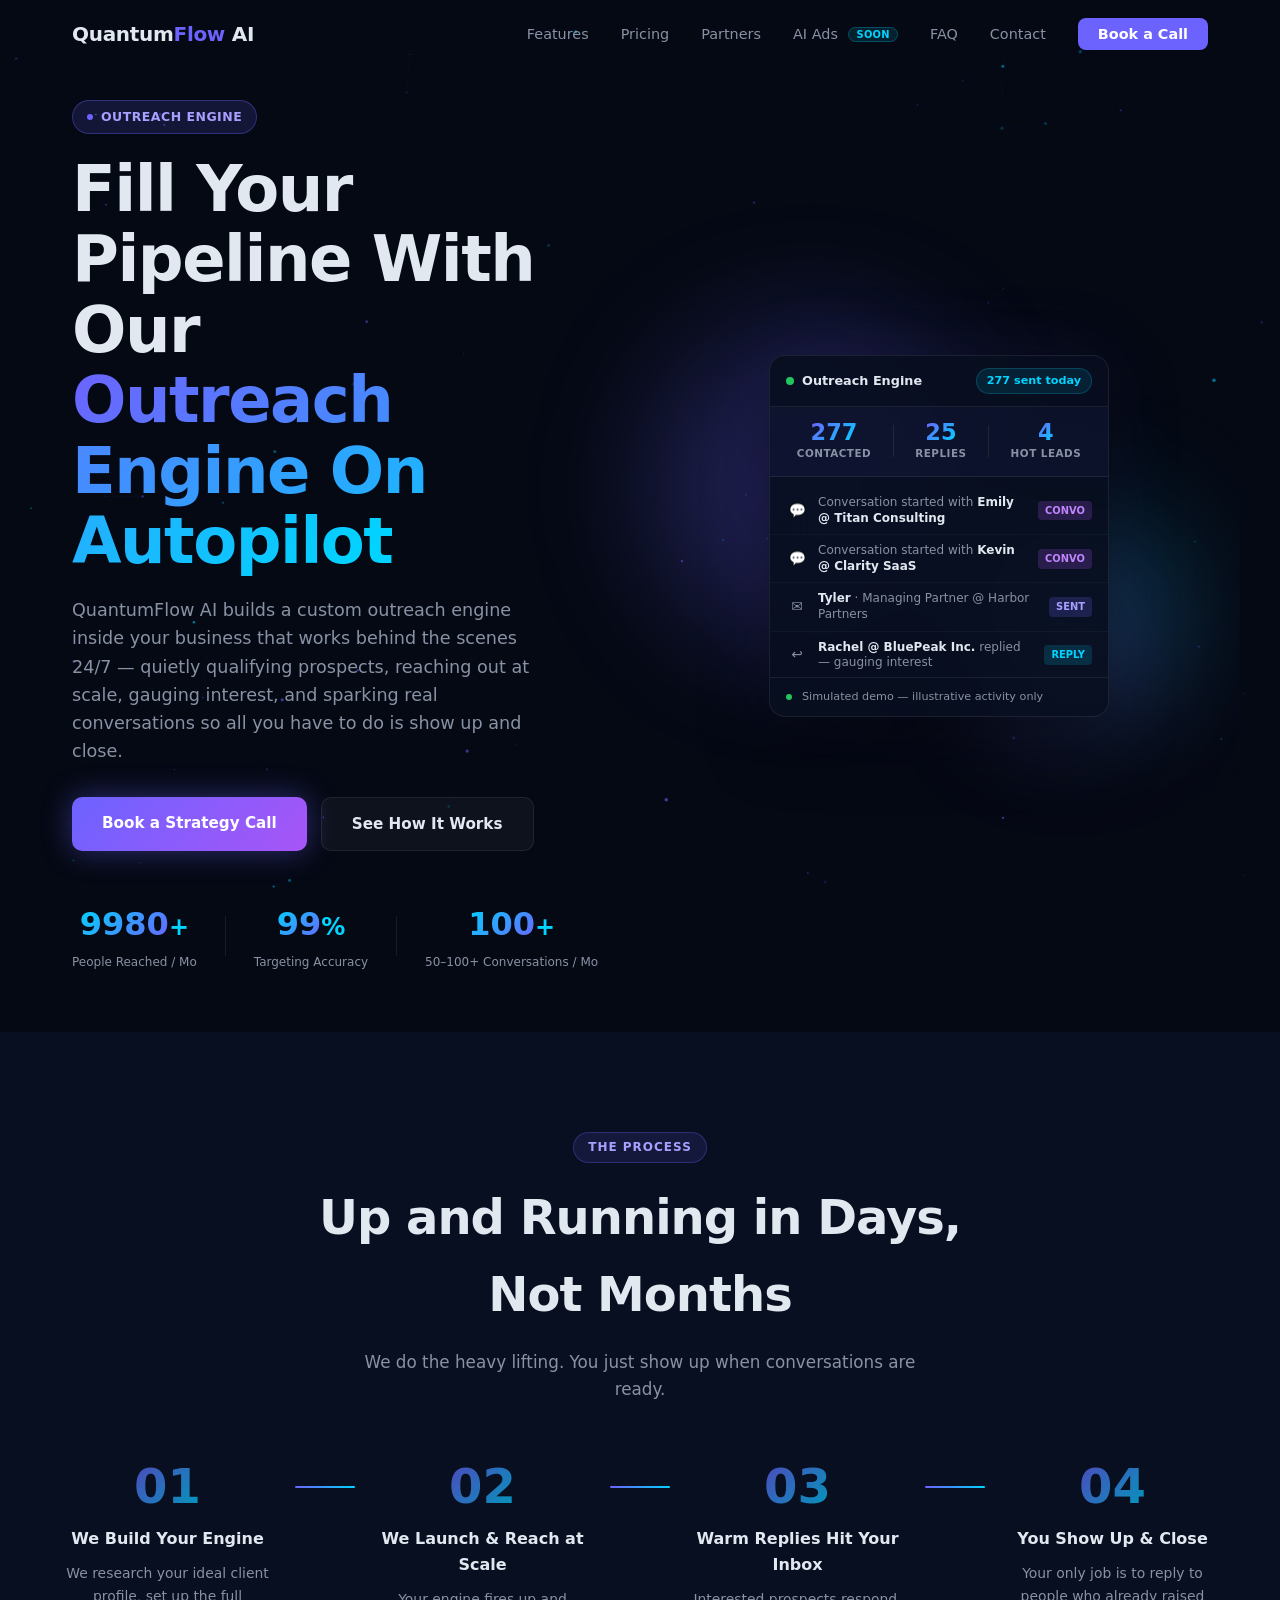
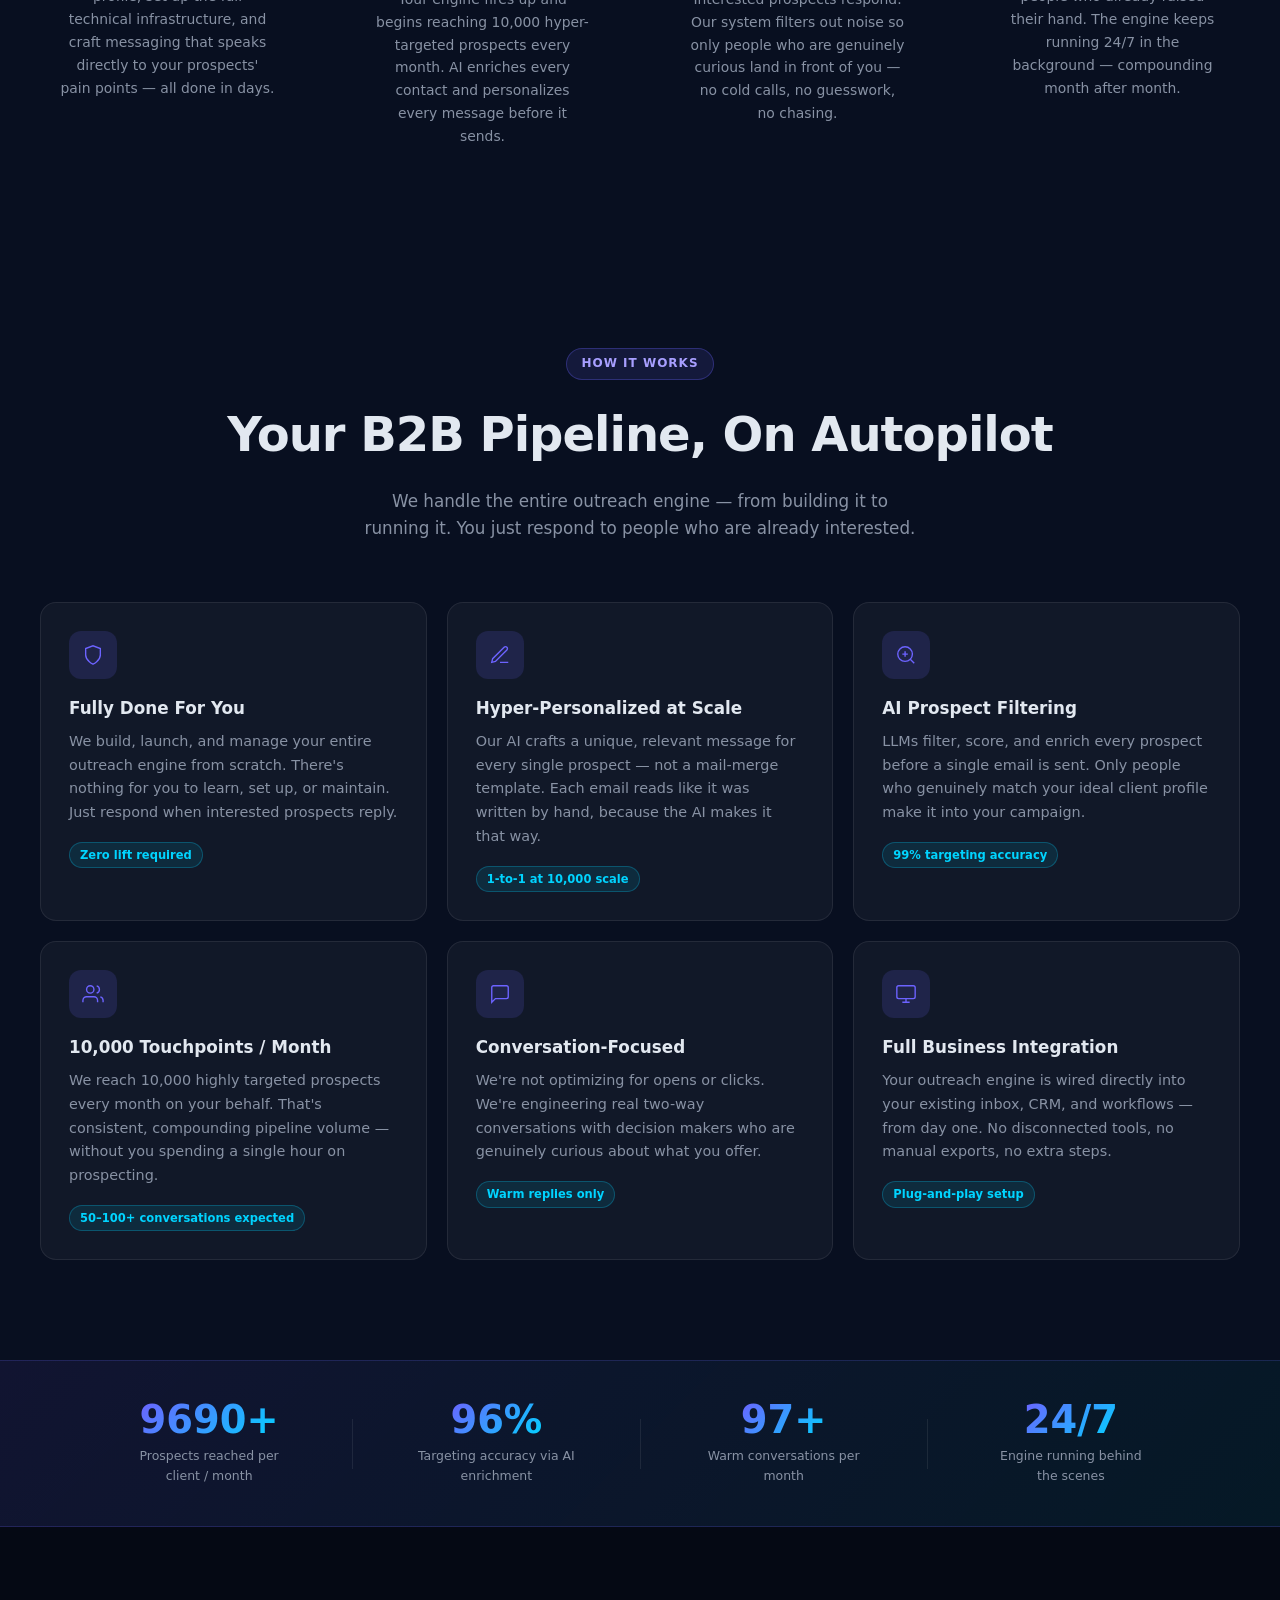
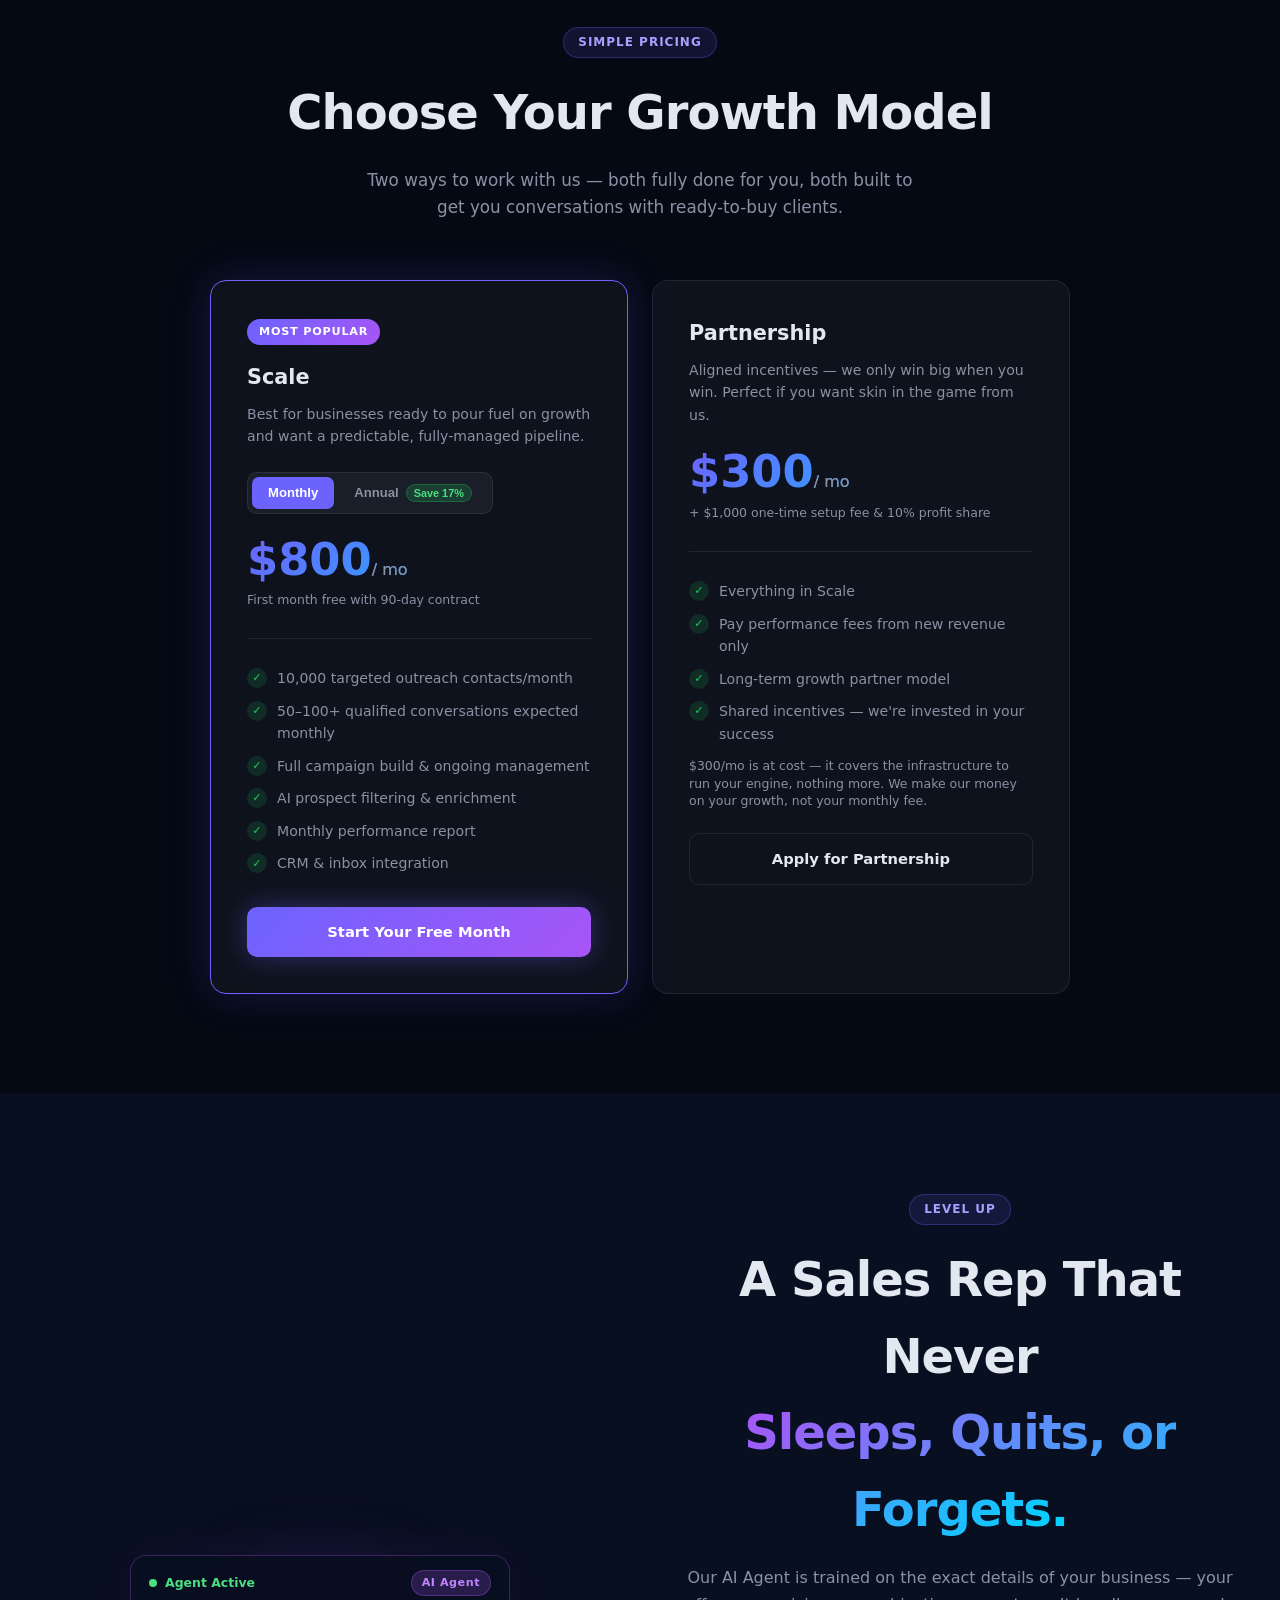
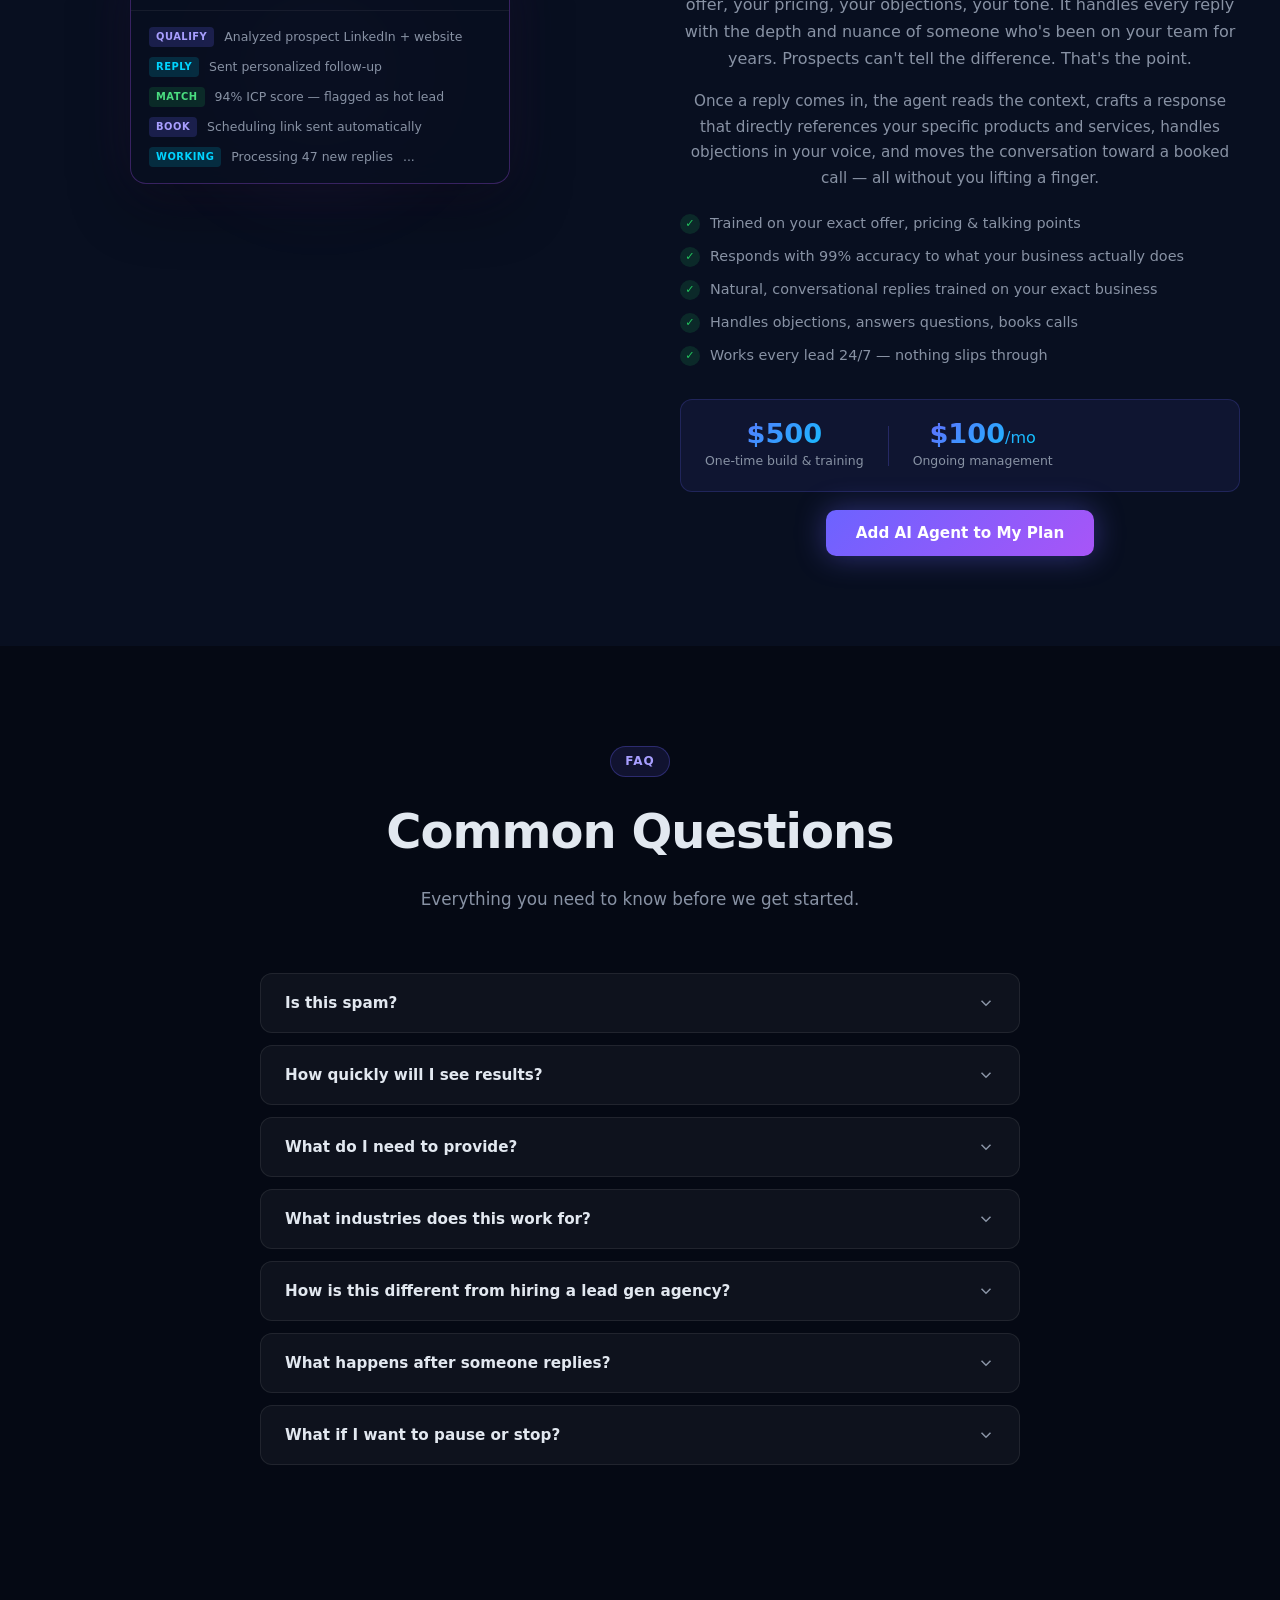
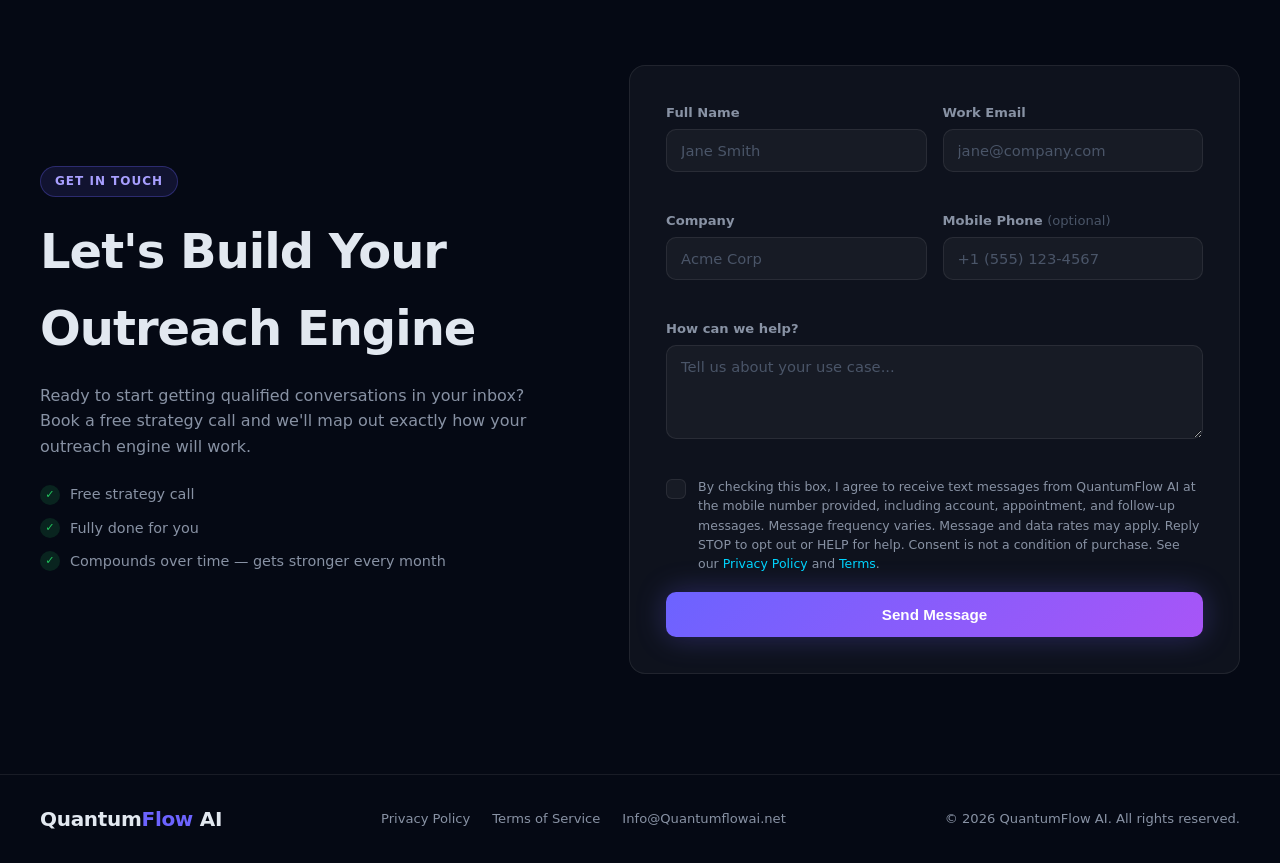
==== commit 6742a7b4: "Add AI Ads & Marketing coming soon page with waitlist signup Teaser page for an upcoming AI-managed " ====
--- a/index.html
+++ b/index.html
@@ -46,6 +46,7 @@
         <li><a href="#features" class="nav-close">Features</a></li>
         <li><a href="#pricing" class="nav-close">Pricing</a></li>
         <li><a href="partners.html" class="nav-close">Partners</a></li>
+        <li><a href="ai-ads.html" class="nav-close">AI Ads <span class="nav-soon">Soon</span></a></li>
         <li><a href="#faq-section" class="nav-close">FAQ</a></li>
         <li><a href="#contact" class="nav-close">Contact</a></li>
         <li><a href="#contact" class="btn-nav nav-close">Book a Call</a></li>
--- a/styles.css
+++ b/styles.css
@@ -78,6 +78,20 @@
   transition: opacity 0.2s, transform 0.2s !important;
 }
 .btn-nav:hover { opacity: 0.85; transform: translateY(-1px); }
+
+.nav-soon {
+  font-size: 0.62rem;
+  font-weight: 700;
+  color: var(--accent2);
+  background: rgba(0,212,255,0.12);
+  border: 1px solid rgba(0,212,255,0.25);
+  padding: 1px 7px;
+  border-radius: 999px;
+  margin-left: 6px;
+  text-transform: uppercase;
+  letter-spacing: 0.3px;
+  vertical-align: middle;
+}
 
 /* ===================== HERO ===================== */
 .hero {
